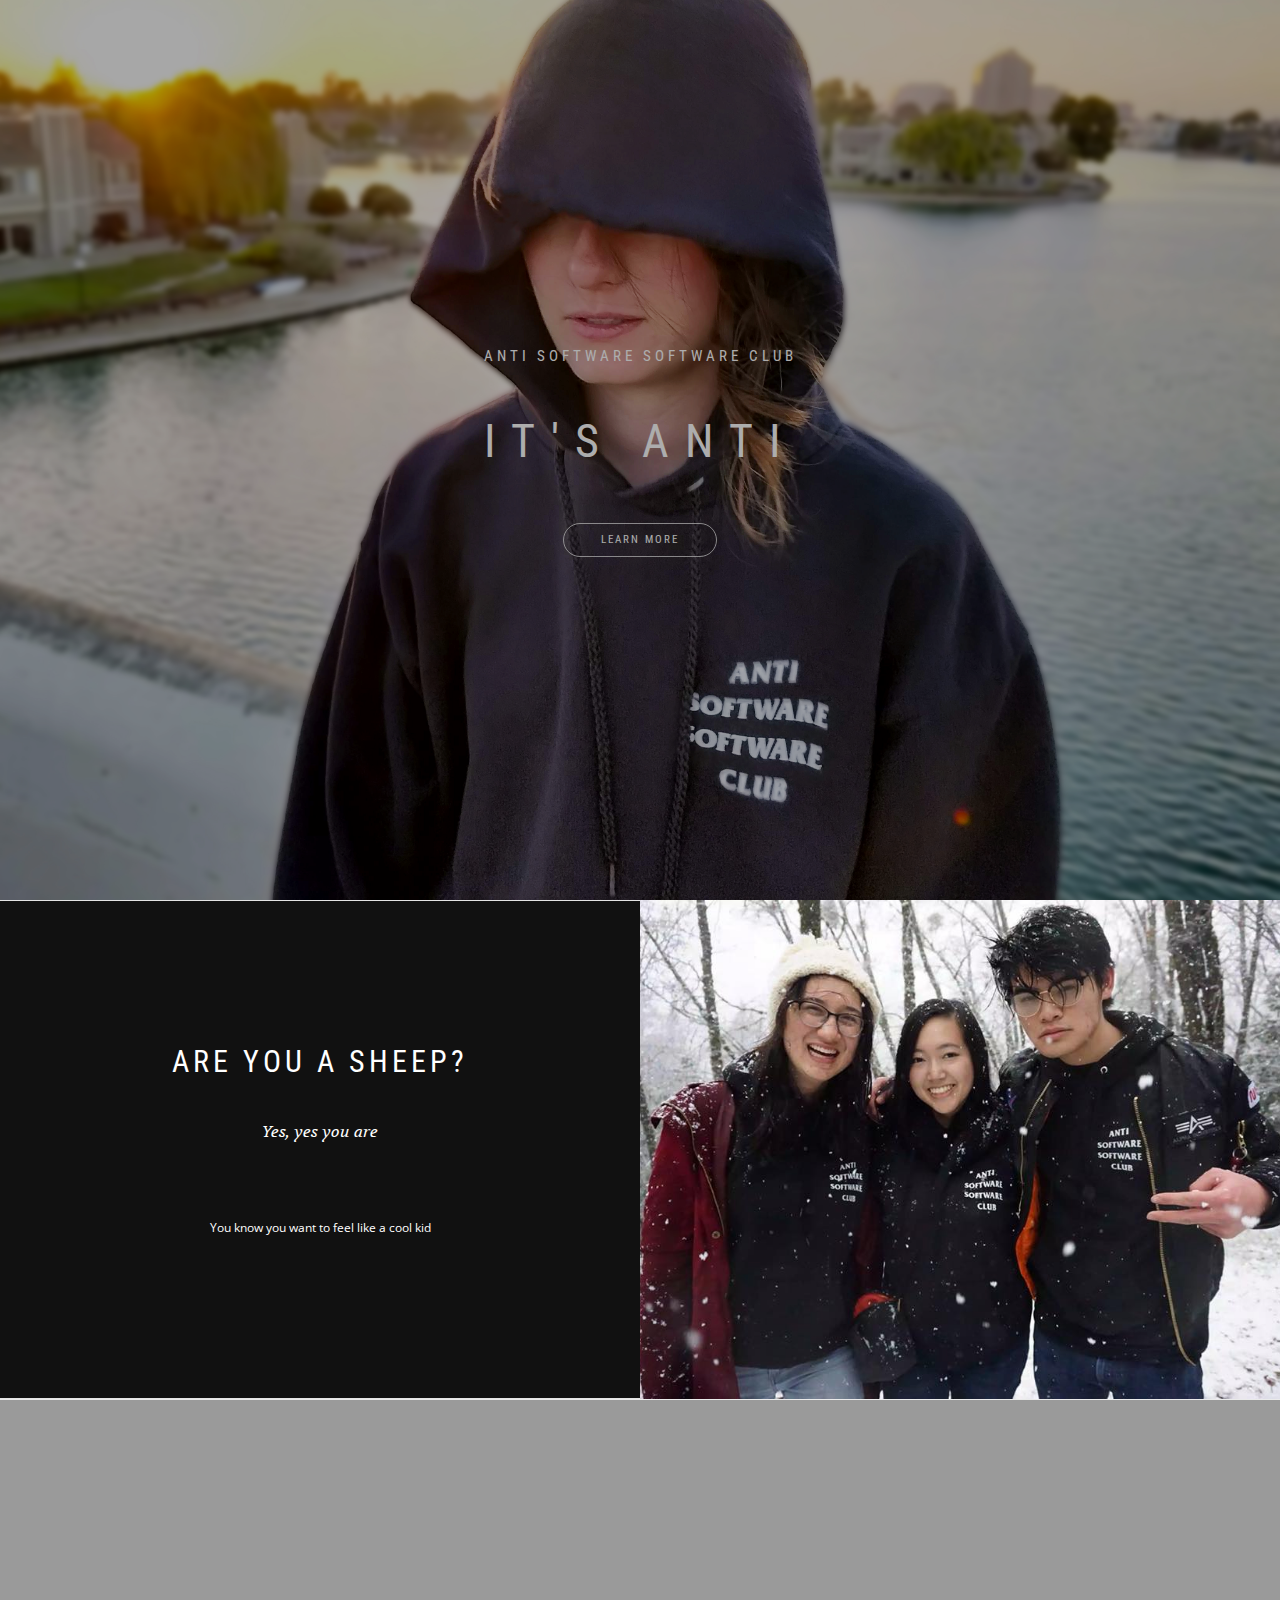
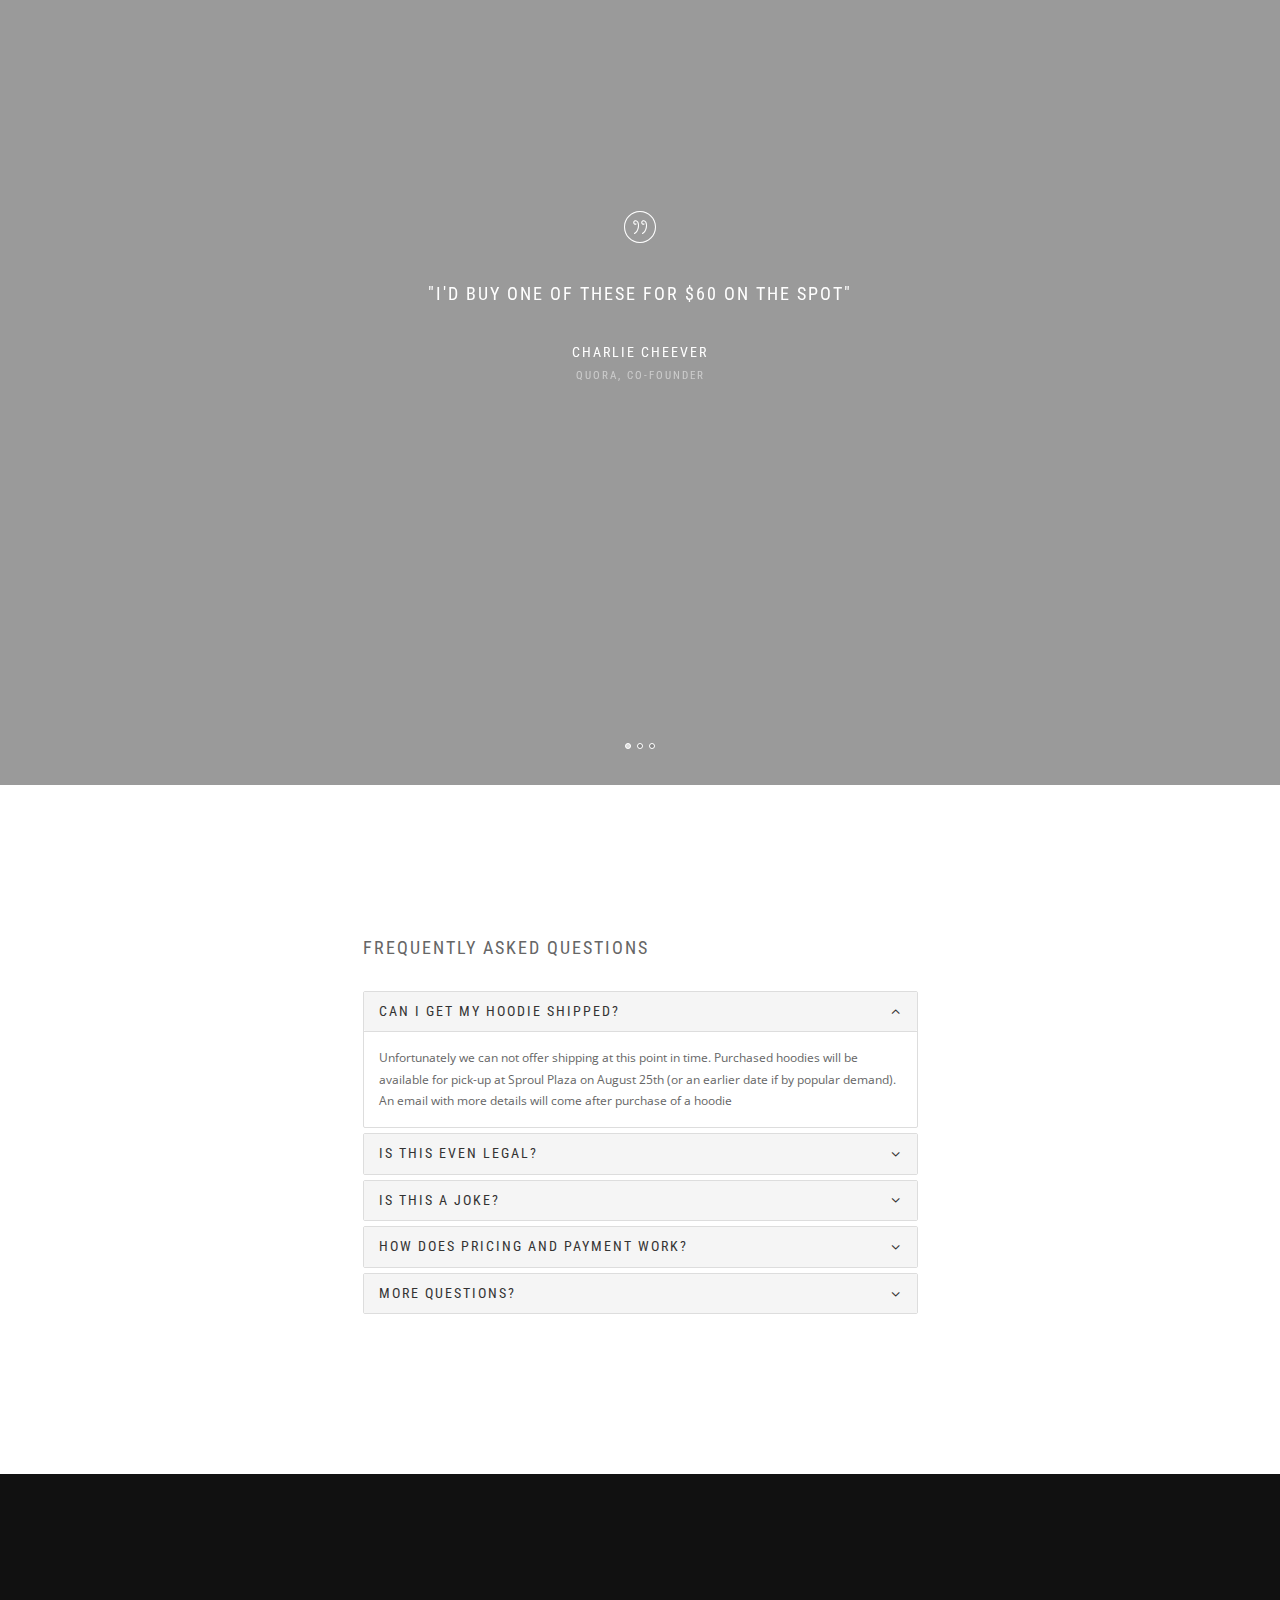
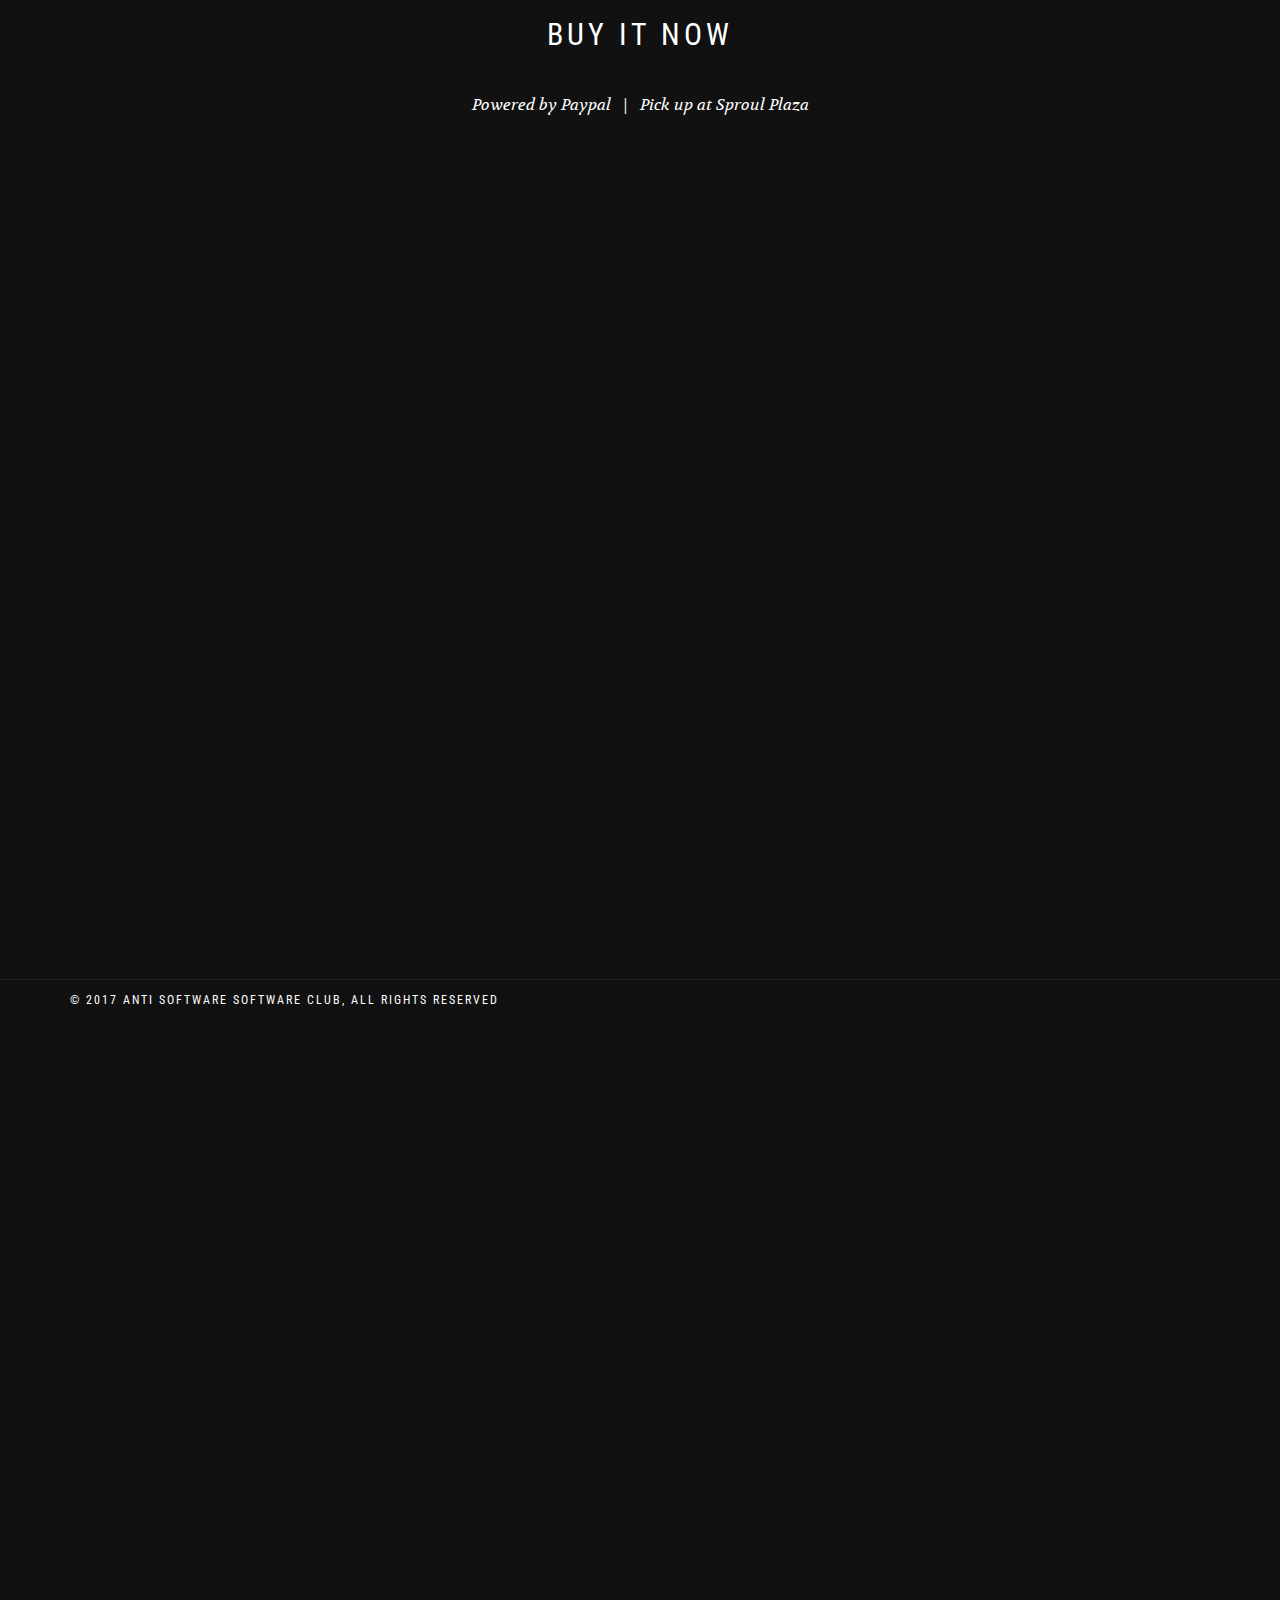
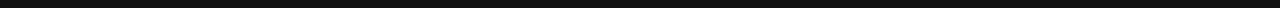
==== index.html @ 0dd7e1ce "Fix" ====
<!DOCTYPE html>
<html lang="en-US" dir="ltr">
  <head>

      <!--
                    SHEEP SHEEP
                             __  _
               .-.'  `; `-._  __  _
              (_,         .-:'  `; `-._
            ,'o"(        (_,           )
           (__,-'      ,'o"(            )>
              (       (__,-'            )
               `-'._.--._(             )
                  |||  |||`-'._.--._.-'
                             |||  |||
      -->


    <!-- Global site tag (gtag.js) - Google Analytics -->
    <script async src="https://www.googletagmanager.com/gtag/js?id=UA-81285507-2"></script>
    <script>
      window.dataLayer = window.dataLayer || [];
      function gtag(){dataLayer.push(arguments);}
      gtag('js', new Date());

      gtag('config', 'UA-81285507-2');
    </script>

    <meta charset="utf-8">
    <meta http-equiv="X-UA-Compatible" content="IE=edge">
    <meta name="viewport" content="width=device-width, initial-scale=1">
    <!--  
    Document Title
    =============================================
    -->
    <title>Anti Software Software Club</title>
    <!--  
    Favicons
    =============================================
    -->
    <link rel="apple-touch-icon" sizes="57x57" href="assets/images/favicons/apple-icon-57x57.png">
    <link rel="apple-touch-icon" sizes="60x60" href="assets/images/favicons/apple-icon-60x60.png">
    <link rel="apple-touch-icon" sizes="72x72" href="assets/images/favicons/apple-icon-72x72.png">
    <link rel="apple-touch-icon" sizes="76x76" href="assets/images/favicons/apple-icon-76x76.png">
    <link rel="apple-touch-icon" sizes="114x114" href="assets/images/favicons/apple-icon-114x114.png">
    <link rel="apple-touch-icon" sizes="120x120" href="assets/images/favicons/apple-icon-120x120.png">
    <link rel="apple-touch-icon" sizes="144x144" href="assets/images/favicons/apple-icon-144x144.png">
    <link rel="apple-touch-icon" sizes="152x152" href="assets/images/favicons/apple-icon-152x152.png">
    <link rel="apple-touch-icon" sizes="180x180" href="assets/images/favicons/apple-icon-180x180.png">
    <link rel="icon" type="image/png" sizes="192x192" href="assets/images/favicons/android-icon-192x192.png">
    <link rel="icon" type="image/png" sizes="32x32" href="assets/images/favicons/favicon-32x32.png">
    <link rel="icon" type="image/png" sizes="96x96" href="assets/images/favicons/favicon-96x96.png">
    <link rel="icon" type="image/png" sizes="16x16" href="assets/images/favicons/favicon-16x16.png">
    <link rel="manifest" href="/manifest.json">
    <meta name="msapplication-TileColor" content="#ffffff">
    <meta name="msapplication-TileImage" content="assets/images/favicons/ms-icon-144x144.png">
    <meta name="theme-color" content="#ffffff">
    <!--  
    Stylesheets
    =============================================
    
    -->
    <!-- Default stylesheets-->
    <link href="assets/lib/bootstrap/dist/css/bootstrap.min.css" rel="stylesheet">
    <!-- Template specific stylesheets-->
    <link href="https://fonts.googleapis.com/css?family=Roboto+Condensed:400,700" rel="stylesheet">
    <link href="https://fonts.googleapis.com/css?family=Volkhov:400i" rel="stylesheet">
    <link href="https://fonts.googleapis.com/css?family=Open+Sans:300,400,600,700,800" rel="stylesheet">
    <link href="assets/lib/animate.css/animate.css" rel="stylesheet">
    <link href="assets/lib/components-font-awesome/css/font-awesome.min.css" rel="stylesheet">
    <link href="assets/lib/et-line-font/et-line-font.css" rel="stylesheet">
    <link href="assets/lib/flexslider/flexslider.css" rel="stylesheet">
    <link href="assets/lib/magnific-popup/dist/magnific-popup.css" rel="stylesheet">
    <link href="assets/lib/simple-text-rotator/simpletextrotator.css" rel="stylesheet">
    <!-- Main stylesheet and color file-->
    <link href="assets/css/style.css" rel="stylesheet">
    <link id="color-scheme" href="assets/css/colors/default.css" rel="stylesheet">
  </head>
  <body data-spy="scroll" data-target=".onpage-navigation" data-offset="60">
    <main>
      <div class="page-loader">
        <div class="loader">Loading...</div>
      </div>

      <section class="home-section home-parallax home-fade home-full-height bg-dark-60 agency-page-header" id="home" data-background="assets/images/anon_cropped.jpg">
        <div class="titan-caption">
          <div class="caption-content">
            <div class="font-alt mb-30 titan-title-size-1">Anti Software Software Club</div>
            <div class="font-alt mb-40 titan-title-size-3">It's <span class="rotate">anti | software | club</span>
            </div><a class="section-scroll btn btn-border-w btn-circle" href="#about">Learn More</a>
          </div>
        </div>
      </section>

      <div class="main">

        <section class="module pt-0 pb-0 bg-dark" id="about">
          <div class="row position-relative m-0">
            <div class="col-xs-12 col-md-6 side-image-text bg-dark">
              <div class="row">
                <div class="col-sm-12">
                  <h2 class="module-title font-alt">Are You a Sheep?</h2>
                  <div class="module-subtitle font-serif">Yes, yes you are</div>
                  <p style="text-align: center">You know you want to feel like a cool kid</p>
                </div>
              </div>
            </div>
            <div class="col-xs-12 col-md-6 col-md-offset-6 side-image" data-background="assets/images/group.jpg"></div>
          </div>
        </section>


        <hr class="divider-w">


        <section class="module bg-dark-60 pt-0 pb-0 testimonial" data-background="assets/images/leaves.jpg">
          <div class="testimonials-slider pt-400 pb-400">
            <ul class="slides">
              <li>
                <div class="container">
                  <div class="row">
                    <div class="col-sm-12">
                      <div class="module-icon"><span class="icon-quote"></span></div>
                    </div>
                  </div>
                  <div class="row">
                    <div class="col-sm-8 col-sm-offset-2">
                      <blockquote class="testimonial-text font-alt">"I'd buy one of these for $60 on the spot"</blockquote>
                    </div>
                  </div>
                  <div class="row">
                    <div class="col-sm-4 col-sm-offset-4">
                      <div class="testimonial-author">
                        <div class="testimonial-caption font-alt">
                          <div class="testimonial-title">Charlie Cheever</div>
                          <div class="testimonial-descr">Quora, Co-Founder</div>
                        </div>
                      </div>
                    </div>
                  </div>
                </div>
              </li>
              <li>
                <div class="container">
                  <div class="row">
                    <div class="col-sm-12">
                      <div class="module-icon"><span class="icon-quote"></span></div>
                    </div>
                  </div>
                  <div class="row">
                    <div class="col-sm-8 col-sm-offset-2">
                      <blockquote class="testimonial-text font-alt">"Announcements!"</blockquote>
                    </div>
                  </div>
                  <div class="row">
                    <div class="col-sm-4 col-sm-offset-4">
                      <div class="testimonial-author">
                        <div class="testimonial-caption font-alt">
                          <div class="testimonial-title">John DeNero</div>
                          <div class="testimonial-descr">Famed Berkeley Professor</div>
                        </div>
                      </div>
                    </div>
                  </div>
                </div>
              </li>
              <li>
                <div class="container">
                  <div class="row">
                    <div class="col-sm-12">
                      <div class="module-icon"><span class="icon-quote"></span></div>
                    </div>
                  </div>
                  <div class="row">
                    <div class="col-sm-8 col-sm-offset-2">
                      <blockquote class="testimonial-text font-alt">"If you don't have one of these are you even cool?"</blockquote>
                    </div>
                  </div>
                  <div class="row">
                    <div class="col-sm-4 col-sm-offset-4">
                      <div class="testimonial-author">
                        <div class="testimonial-caption font-alt">
                          <div class="testimonial-title">Everybody</div>
                          <div class="testimonial-descr">Literally Everybody</div>
                        </div>
                      </div>
                    </div>
                  </div>
                </div>
              </li>
            </ul>
          </div>
        </section>

        <section class="module">
          <div class="container">
            <div class="row">
              <div class="col-sm-6 col-sm-offset-3">
              <div class="mb-sm-20">
                <h4 class="font-alt mb-30">Frequently Asked Questions</h4>
                <div class="panel-group" id="accordion">
                  <div class="panel panel-default">
                    <div class="panel-heading">
                      <h4 class="panel-title font-alt"><a data-toggle="collapse" data-parent="#accordion" href="#support1">Can I get my hoodie shipped?</a></h4>
                    </div>
                    <div class="panel-collapse collapse in" id="support1">
                        <div class="panel-body"> Unfortunately we can not offer shipping at this point in time. Purchased hoodies will be available for pick-up at Sproul Plaza on August 25th (or an earlier date if by popular demand). An email with more details will come after purchase of a hoodie
                      </div>
                    </div>
                  </div>
                  <div class="panel panel-default">
                    <div class="panel-heading">
                      <h4 class="panel-title font-alt"><a class="collapsed" data-toggle="collapse" data-parent="#accordion" href="#support2">Is this even legal?</a></h4>
                    </div>
                    <div class="panel-collapse collapse" id="support2">
                      <div class="panel-body"> Possibly. Possibly not. But one thing is for sure: <a href="https://consumer.findlaw.com/consumer-transactions/buying-counterfeit-goods-laws-and-resources.html" target="_blank">"federal law does not prohibit an individual from buying a counterfeit product for personal use, even if they do so knowingly".</a> In other words, if this is illegal then it's our problem, not yours :)
                      </div>
                    </div>
                  </div>
                  <div class="panel panel-default">
                    <div class="panel-heading">
                      <h4 class="panel-title font-alt"><a class="collapsed" data-toggle="collapse" data-parent="#accordion" href="#support3">Is this a joke?</a></h4>
                    </div>
                    <div class="panel-collapse collapse" id="support3">
                      <div class="panel-body">No, you can actually buy one of these bad boys
                      </div>
                    </div>
                  </div>
                  <div class="panel panel-default">
                    <div class="panel-heading">
                      <h4 class="panel-title font-alt"><a class="collapsed" data-toggle="collapse" data-parent="#accordion" href="#support4">How does pricing and payment work?</a></h4>
                    </div>
                    <div class="panel-collapse collapse" id="support4">
                      <div class="panel-body">Payment is handled through PayPal. Hoodies are $35
                      </div>
                    </div>
                  </div>
                  <div class="panel panel-default">
                    <div class="panel-heading">
                      <h4 class="panel-title font-alt"><a class="collapsed" data-toggle="collapse" data-parent="#accordion" href="#support5">More Questions?</a></h4>
                    </div>
                    <div class="panel-collapse collapse" id="support5">
                        <div class="panel-body">Email <span style="unicode-bidi: bidi-override; direction: rtl;">moc.liamg@bulcerawtfoserawtfositna</span>
                      </div>
                    </div>
                  </div>
                </div>
              </div>
              </div>
            </div>
          </div>
        </section>

        <section class="module bg-dark" id="team">
          <div class="container">
            <div class="row">
              <div class="col-sm-6 col-sm-offset-3">
                <h2 class="module-title font-alt">Buy it Now</h2>
                <div class="module-subtitle font-serif">Powered by Paypal &nbsp; | &nbsp; Pick up at Sproul Plaza</div>
              </div>
            </div>
            <div class="row">
              <div class="mb-sm-20 wow fadeInUp col-md-4 col-sm-6 col-xs-12" onclick="wow fadeInUp">
                <div class="team-item">
                  <div class="team-descr font-alt">
                      <h4> Small </h4>
                  </div>
                  <div class="team-image"><img src="assets/images/blue.jpg" alt="Member Photo"/>
                    <div class="team-detail">
                      <h5 class="font-alt">You Know You Want It</h5>
                    </div>
                  </div>
                  <div class="team-descr font-alt">
                    <div class="section-scroll btn btn-border-w btn-circle" href="#" onclick="document.getElementById('buy-small').submit(); ga('send', 'event', 'Merch', 'click', 'small');">Buy Now</div>
                  </div>
                </div>
              </div>
              <div class="mb-sm-20 wow fadeInUp col-md-4 col-sm-6 col-xs-12" onclick="wow fadeInUp">
                <div class="team-item">
                  <div class="team-descr font-alt">
                      <h4> Medium </h4>
                  </div>
                  <div class="team-image"><img src="assets/images/shit.jpg" alt="Member Photo"/>
                    <div class="team-detail">
                      <h5 class="font-alt">You are a sheep</h5>
                    </div>
                  </div>
                  <div class="team-descr font-alt">
                    <div class="section-scroll btn btn-border-w btn-circle" href="#" onclick="document.getElementById('buy-medium').submit(); ga('send', 'event', 'Merch', 'click', 'medium');">Buy Now</div>
                  </div>
                </div>
              </div>
              <div class="mb-sm-20 wow fadeInUp col-md-4 col-sm-6 col-xs-12" onclick="wow fadeInUp">
                <div class="team-item">
                  <div class="team-descr font-alt">
                      <h4> Large </h4>
                  </div>
                  <div class="team-image"><img src="assets/images/colors.jpg" alt="Member Photo"/>
                    <div class="team-detail">
                      <h5 class="font-alt">🐑🐑🐑🐑🐑</h5>
                    </div>
                  </div>
                  <div class="team-descr font-alt">
                    <div class="section-scroll btn btn-border-w btn-circle" href="#" onclick="document.getElementById('buy-large').submit(); ga('send', 'event', 'Merch', 'click', 'large');">Buy Now</div>
                  </div>
                </div>
              </div>
            </div>
          </div>
        </section>

        <hr class="divider-d">
        <footer class="footer bg-dark">
          <div class="container">
            <div class="row">
              <div class="col-sm-6">
                <p class="copyright font-alt">&copy; 2017&nbsp;Anti Software Software Club, All Rights Reserved</p>

                    <!-- Small Hoodie -->
                    <form id="buy-small" action="https://www.paypal.com/cgi-bin/webscr" method="post" target="_top">
                    <input type="hidden" name="cmd" value="_s-xclick">
                    <input type="hidden" name="hosted_button_id" value="GXXFLQPYPTUJL">
                    <input height="0px" width="0px" type="image" src="https://www.paypalobjects.com/en_US/i/btn/btn_buynowCC_LG.gif" border="0" name="submit" alt="PayPal - The safer, easier way to pay online!">
                    <img alt="" border="0" src="https://www.paypalobjects.com/en_US/i/scr/pixel.gif" width="1" height="1">
                    </form>

                    <!-- Medium Hoodie -->
                    <form id="buy-medium" action="https://www.paypal.com/cgi-bin/webscr" method="post" target="_top">
                    <input type="hidden" name="cmd" value="_s-xclick">
                    <input type="hidden" name="hosted_button_id" value="CQ7WGJYLTXS86">
                    <input height="0px" width="0px" type="image" src="https://www.paypalobjects.com/en_US/i/btn/btn_buynowCC_LG.gif" border="0" name="submit" alt="PayPal - The safer, easier way to pay online!">
                    <img alt="" border="0" src="https://www.paypalobjects.com/en_US/i/scr/pixel.gif" width="1" height="1">
                    </form>

                    <!-- Large Hoodie -->
                    <form id="buy-large" action="https://www.paypal.com/cgi-bin/webscr" method="post" target="_top">
                    <input type="hidden" name="cmd" value="_s-xclick">
                    <input type="hidden" name="hosted_button_id" value="3DS5KEEFNBTC2">
                    <input height="0px" width="0px" type="image" src="https://www.paypalobjects.com/en_US/i/btn/btn_buynowCC_LG.gif" border="0" name="submit" alt="PayPal - The safer, easier way to pay online!">
                    <img alt="" border="0" src="https://www.paypalobjects.com/en_US/i/scr/pixel.gif" width="1" height="1">
                    </form>

              </div>
            </div>
          </div>
        </footer>
      </div>
      <div class="scroll-up"><a href="#totop"><i class="fa fa-angle-double-up"></i></a></div>
    </main>
    <!--  
    JavaScripts
    =============================================
    -->
    <script src="assets/lib/jquery/dist/jquery.js"></script>
    <script src="assets/lib/bootstrap/dist/js/bootstrap.min.js"></script>
    <script src="assets/lib/wow/dist/wow.js"></script>
    <script src="assets/lib/jquery.mb.ytplayer/dist/jquery.mb.YTPlayer.js"></script>
    <script src="assets/lib/isotope/dist/isotope.pkgd.js"></script>
    <script src="assets/lib/imagesloaded/imagesloaded.pkgd.js"></script>
    <script src="assets/lib/flexslider/jquery.flexslider.js"></script>
    <script src="assets/lib/smoothscroll.js"></script>
    <script src="assets/lib/magnific-popup/dist/jquery.magnific-popup.js"></script>
    <script src="assets/lib/simple-text-rotator/jquery.simple-text-rotator.min.js"></script>
    <script src="assets/js/plugins.js"></script>
    <script src="assets/js/main.js"></script>
  </body>
</html>
---- assets/lib/et-line-font/et-line-font.css ----
@font-face {
	font-family: 'et-line';
	src:url('fonts/et-line.eot');
	src:url('fonts/et-line.eot?#iefix') format('embedded-opentype'),
		url('fonts/et-line.woff') format('woff'),
		url('fonts/et-line.ttf') format('truetype'),
		url('fonts/et-line.svg#et-line') format('svg');
	font-weight: normal;
	font-style: normal;
}

/* Use the following CSS code if you want to use data attributes for inserting your icons */
[data-icon]:before {
	font-family: 'et-line';
	content: attr(data-icon);
	speak: none;
	font-weight: normal;
	font-variant: normal;
	text-transform: none;
	line-height: 1;
	-webkit-font-smoothing: antialiased;
	-moz-osx-font-smoothing: grayscale;
	display:inline-block;
}

/* Use the following CSS code if you want to have a class per icon */
/*
Instead of a list of all class selectors,
you can use the generic selector below, but it's slower:
[class*="icon-"] {
*/
.icon-mobile, .icon-laptop, .icon-desktop, .icon-tablet, .icon-phone, .icon-document, .icon-documents, .icon-search, .icon-clipboard, .icon-newspaper, .icon-notebook, .icon-book-open, .icon-browser, .icon-calendar, .icon-presentation, .icon-picture, .icon-pictures, .icon-video, .icon-camera, .icon-printer, .icon-toolbox, .icon-briefcase, .icon-wallet, .icon-gift, .icon-bargraph, .icon-grid, .icon-expand, .icon-focus, .icon-edit, .icon-adjustments, .icon-ribbon, .icon-hourglass, .icon-lock, .icon-megaphone, .icon-shield, .icon-trophy, .icon-flag, .icon-map, .icon-puzzle, .icon-basket, .icon-envelope, .icon-streetsign, .icon-telescope, .icon-gears, .icon-key, .icon-paperclip, .icon-attachment, .icon-pricetags, .icon-lightbulb, .icon-layers, .icon-pencil, .icon-tools, .icon-tools-2, .icon-scissors, .icon-paintbrush, .icon-magnifying-glass, .icon-circle-compass, .icon-linegraph, .icon-mic, .icon-strategy, .icon-beaker, .icon-caution, .icon-recycle, .icon-anchor, .icon-profile-male, .icon-profile-female, .icon-bike, .icon-wine, .icon-hotairballoon, .icon-globe, .icon-genius, .icon-map-pin, .icon-dial, .icon-chat, .icon-heart, .icon-cloud, .icon-upload, .icon-download, .icon-target, .icon-hazardous, .icon-piechart, .icon-speedometer, .icon-global, .icon-compass, .icon-lifesaver, .icon-clock, .icon-aperture, .icon-quote, .icon-scope, .icon-alarmclock, .icon-refresh, .icon-happy, .icon-sad, .icon-facebook, .icon-twitter, .icon-googleplus, .icon-rss, .icon-tumblr, .icon-linkedin, .icon-dribbble {
	font-family: 'et-line';
	speak: none;
	font-style: normal;
	font-weight: normal;
	font-variant: normal;
	text-transform: none;
	line-height: 1;
	-webkit-font-smoothing: antialiased;
	-moz-osx-font-smoothing: grayscale;
	display:inline-block;
}
.icon-mobile:before {
	content: "\e000";
}
.icon-laptop:before {
	content: "\e001";
}
.icon-desktop:before {
	content: "\e002";
}
.icon-tablet:before {
	content: "\e003";
}
.icon-phone:before {
	content: "\e004";
}
.icon-document:before {
	content: "\e005";
}
.icon-documents:before {
	content: "\e006";
}
.icon-search:before {
	content: "\e007";
}
.icon-clipboard:before {
	content: "\e008";
}
.icon-newspaper:before {
	content: "\e009";
}
.icon-notebook:before {
	content: "\e00a";
}
.icon-book-open:before {
	content: "\e00b";
}
.icon-browser:before {
	content: "\e00c";
}
.icon-calendar:before {
	content: "\e00d";
}
.icon-presentation:before {
	content: "\e00e";
}
.icon-picture:before {
	content: "\e00f";
}
.icon-pictures:before {
	content: "\e010";
}
.icon-video:before {
	content: "\e011";
}
.icon-camera:before {
	content: "\e012";
}
.icon-printer:before {
	content: "\e013";
}
.icon-toolbox:before {
	content: "\e014";
}
.icon-briefcase:before {
	content: "\e015";
}
.icon-wallet:before {
	content: "\e016";
}
.icon-gift:before {
	content: "\e017";
}
.icon-bargraph:before {
	content: "\e018";
}
.icon-grid:before {
	content: "\e019";
}
.icon-expand:before {
	content: "\e01a";
}
.icon-focus:before {
	content: "\e01b";
}
.icon-edit:before {
	content: "\e01c";
}
.icon-adjustments:before {
	content: "\e01d";
}
.icon-ribbon:before {
	content: "\e01e";
}
.icon-hourglass:before {
	content: "\e01f";
}
.icon-lock:before {
	content: "\e020";
}
.icon-megaphone:before {
	content: "\e021";
}
.icon-shield:before {
	content: "\e022";
}
.icon-trophy:before {
	content: "\e023";
}
.icon-flag:before {
	content: "\e024";
}
.icon-map:before {
	content: "\e025";
}
.icon-puzzle:before {
	content: "\e026";
}
.icon-basket:before {
	content: "\e027";
}
.icon-envelope:before {
	content: "\e028";
}
.icon-streetsign:before {
	content: "\e029";
}
.icon-telescope:before {
	content: "\e02a";
}
.icon-gears:before {
	content: "\e02b";
}
.icon-key:before {
	content: "\e02c";
}
.icon-paperclip:before {
	content: "\e02d";
}
.icon-attachment:before {
	content: "\e02e";
}
.icon-pricetags:before {
	content: "\e02f";
}
.icon-lightbulb:before {
	content: "\e030";
}
.icon-layers:before {
	content: "\e031";
}
.icon-pencil:before {
	content: "\e032";
}
.icon-tools:before {
	content: "\e033";
}
.icon-tools-2:before {
	content: "\e034";
}
.icon-scissors:before {
	content: "\e035";
}
.icon-paintbrush:before {
	content: "\e036";
}
.icon-magnifying-glass:before {
	content: "\e037";
}
.icon-circle-compass:before {
	content: "\e038";
}
.icon-linegraph:before {
	content: "\e039";
}
.icon-mic:before {
	content: "\e03a";
}
.icon-strategy:before {
	content: "\e03b";
}
.icon-beaker:before {
	content: "\e03c";
}
.icon-caution:before {
	content: "\e03d";
}
.icon-recycle:before {
	content: "\e03e";
}
.icon-anchor:before {
	content: "\e03f";
}
.icon-profile-male:before {
	content: "\e040";
}
.icon-profile-female:before {
	content: "\e041";
}
.icon-bike:before {
	content: "\e042";
}
.icon-wine:before {
	content: "\e043";
}
.icon-hotairballoon:before {
	content: "\e044";
}
.icon-globe:before {
	content: "\e045";
}
.icon-genius:before {
	content: "\e046";
}
.icon-map-pin:before {
	content: "\e047";
}
.icon-dial:before {
	content: "\e048";
}
.icon-chat:before {
	content: "\e049";
}
.icon-heart:before {
	content: "\e04a";
}
.icon-cloud:before {
	content: "\e04b";
}
.icon-upload:before {
	content: "\e04c";
}
.icon-download:before {
	content: "\e04d";
}
.icon-target:before {
	content: "\e04e";
}
.icon-hazardous:before {
	content: "\e04f";
}
.icon-piechart:before {
	content: "\e050";
}
.icon-speedometer:before {
	content: "\e051";
}
.icon-global:before {
	content: "\e052";
}
.icon-compass:before {
	content: "\e053";
}
.icon-lifesaver:before {
	content: "\e054";
}
.icon-clock:before {
	content: "\e055";
}
.icon-aperture:before {
	content: "\e056";
}
.icon-quote:before {
	content: "\e057";
}
.icon-scope:before {
	content: "\e058";
}
.icon-alarmclock:before {
	content: "\e059";
}
.icon-refresh:before {
	content: "\e05a";
}
.icon-happy:before {
	content: "\e05b";
}
.icon-sad:before {
	content: "\e05c";
}
.icon-facebook:before {
	content: "\e05d";
}
.icon-twitter:before {
	content: "\e05e";
}
.icon-googleplus:before {
	content: "\e05f";
}
.icon-rss:before {
	content: "\e060";
}
.icon-tumblr:before {
	content: "\e061";
}
.icon-linkedin:before {
	content: "\e062";
}
.icon-dribbble:before {
	content: "\e063";
}
---- assets/lib/simple-text-rotator/simpletextrotator.css ----
.rotating {
  display: inline-block;
  -webkit-transform-style: preserve-3d;
  -moz-transform-style: preserve-3d;
  -ms-transform-style: preserve-3d;
  -o-transform-style: preserve-3d;
  transform-style: preserve-3d;
  -webkit-transform: rotateX(0) rotateY(0) rotateZ(0);
  -moz-transform: rotateX(0) rotateY(0) rotateZ(0);
  -ms-transform: rotateX(0) rotateY(0) rotateZ(0);
  -o-transform: rotateX(0) rotateY(0) rotateZ(0);
  transform: rotateX(0) rotateY(0) rotateZ(0);
  -webkit-transition: 0.5s;
  -moz-transition: 0.5s;
  -ms-transition: 0.5s;
  -o-transition: 0.5s;
  transition: 0.5s;
  -webkit-transform-origin-x: 50%;
}

.rotating.flip {
  position: relative;
}

.rotating .front, .rotating .back {
  left: 0;
  top: 0;
  -webkit-backface-visibility: hidden;
  -moz-backface-visibility: hidden;
  -ms-backface-visibility: hidden;
  -o-backface-visibility: hidden;
  backface-visibility: hidden;
}

.rotating .front {
  position: absolute;
  display: inline-block;
  -webkit-transform: translate3d(0,0,1px);
  -moz-transform: translate3d(0,0,1px);
  -ms-transform: translate3d(0,0,1px);
  -o-transform: translate3d(0,0,1px);
  transform: translate3d(0,0,1px);
}

.rotating.flip .front {
  z-index: 1;
}

.rotating .back {
  display: block;
  opacity: 0;
}

.rotating.spin {
  -webkit-transform: rotate(360deg) scale(0);
  -moz-transform: rotate(360deg) scale(0);
  -ms-transform: rotate(360deg) scale(0);
  -o-transform: rotate(360deg) scale(0);
  transform: rotate(360deg) scale(0);
}



.rotating.flip .back {
  z-index: 2;
  display: block;
  opacity: 1;
  
  -webkit-transform: rotateY(180deg) translate3d(0,0,0);
  -moz-transform: rotateY(180deg) translate3d(0,0,0);
  -ms-transform: rotateY(180deg) translate3d(0,0,0);
  -o-transform: rotateY(180deg) translate3d(0,0,0);
  transform: rotateY(180deg) translate3d(0,0,0);
}

.rotating.flip.up .back {
  -webkit-transform: rotateX(180deg) translate3d(0,0,0);
  -moz-transform: rotateX(180deg) translate3d(0,0,0);
  -ms-transform: rotateX(180deg) translate3d(0,0,0);
  -o-transform: rotateX(180deg) translate3d(0,0,0);
  transform: rotateX(180deg) translate3d(0,0,0);
}

.rotating.flip.cube .front {
  -webkit-transform: translate3d(0,0,100px) scale(0.9,0.9);
  -moz-transform: translate3d(0,0,100px) scale(0.85,0.85);
  -ms-transform: translate3d(0,0,100px) scale(0.85,0.85);
  -o-transform: translate3d(0,0,100px) scale(0.85,0.85);
  transform: translate3d(0,0,100px) scale(0.85,0.85);
}

.rotating.flip.cube .back {
  -webkit-transform: rotateY(180deg) translate3d(0,0,100px) scale(0.9,0.9);
  -moz-transform: rotateY(180deg) translate3d(0,0,100px) scale(0.85,0.85);
  -ms-transform: rotateY(180deg) translate3d(0,0,100px) scale(0.85,0.85);
  -o-transform: rotateY(180deg) translate3d(0,0,100px) scale(0.85,0.85);
  transform: rotateY(180deg) translate3d(0,0,100px) scale(0.85,0.85);
}

.rotating.flip.cube.up .back {
  -webkit-transform: rotateX(180deg) translate3d(0,0,100px) scale(0.9,0.9);
  -moz-transform: rotateX(180deg) translate3d(0,0,100px) scale(0.85,0.85);
  -ms-transform: rotateX(180deg) translate3d(0,0,100px) scale(0.85,0.85);
  -o-transform: rotateX(180deg) translate3d(0,0,100px) scale(0.85,0.85);
  transform: rotateX(180deg) translate3d(0,0,100px) scale(0.85,0.85);
}
---- assets/css/style.css ----
/*--------------------------------------------------------------
	Common
--------------------------------------------------------------*/
html {
  overflow-y: scroll;
  overflow-x: hidden;
  -ms-overflow-style: scrollbar;
}

body {
  background: #fff;
  font: 400 12px/1.8 "Open Sans", sans-serif;
  color: #666;
  -webkit-font-smoothing: antialiased;
}

img {
  max-width: 100%;
  height: auto;
}

iframe {
  border: 0;
}

.align-center {
  text-align: center;
}

.align-left {
  text-align: left !important;
}

.position-relative {
  position: relative;
}

.leftauto {
  right: 0 !important;
  left: auto !important;
}

/* Transition elsements */
a,
.btn {
  transition: all 0.125s ease-in-out 0s;
}

.client-logo,
.gallery-caption,
.gallery-image:after,
.gallery-image img,
.price-table,
.team-detail,
.team-image:after,
.work-caption,
.work-image > img,
.work-image:after,
.post-thumbnail,
.post-video,
.post-images-slider {
  transition: all 0.3s ease-in-out 0s;
}

/* Reset box-shadow */
.btn,
.well,
.panel,
.progress,
.form-control,
.form-control:hover,
.form-control:focus,
.navbar-custom .dropdown-menu {
  box-shadow: none;
}

/* Reset border-radius */
.well,
.label,
.alert,
.progress,
.form-control,
.modal-content,
.panel-heading,
.panel-group .panel,
.nav-tabs > li > a,
.nav-pills > li > a {
  border-radius: 2px;
}

.pr-remove {
  /*vertical-align: middle !important;*/
  text-align: center;
}

.examples {
  border-radius: 2px;
  padding: 7px 5px;
  margin: 0 0 40px;
}

.examples.bg-dark {
  background: #333;
  border: 0;
}

.et-icons .box1 {
  border: 1px solid #e5e5e5;
  display: block;
  width: 25%;
  float: left;
  padding: 0;
  font-size: 13px;
  margin: -1px 0 0 -1px;
}

.et-icons .box1 > span {
  display: inline-block;
  border-right: 1px solid #e5e5e5;
  min-width: 60px;
  min-height: 60px;
  text-align: center;
  line-height: 60px;
  font-size: 28px;
  margin-right: 5px;
}

.fa-icons > div {
  padding: 0;
  border: 1px solid #e5e5e5;
  margin: -1px 0 0 -1px;
  font-size: 13px;
}

.fa-icons > div > i {
  display: inline-block;
  margin-right: 5px;
  min-width: 40px;
  min-height: 40px;
  border-right: 1px solid #f1f1f1;
  line-height: 40px;
  text-align: center;
  font-size: 14px;
}

.help-block ul {
  list-style: none;
  padding: 0;
  margin: 0;
}

/* Sections */
.navbar-custom + .main {
  margin-top: 50px;
}

.main {
  position: relative;
  background-color: #fff;
  z-index: 1;
}

.module,
.module-small {
  position: relative;
  padding: 140px 0;
  background-repeat: no-repeat;
  background-position: 50% 50%;
  background-size: cover;
}

/* Module header */
.module-small {
  padding: 70px 0;
}

.module-extra-small {
  padding: 25px 0px;
}

.module-medium {
  padding: 75px 0px;
}

.holder-w {
  position: relative;
  display: table-cell;
  vertical-align: middle;
  height: 1px;
  width: 50%;
}

.holder-w:before {
  border-top: 1px solid #eaeaea;
  position: relative;
  display: block;
  content: "";
  top: 1px;
  height: 1px;
  width: 100%;
}

/* Sections dividers */
.divider-w {
  border-top: 1px solid #eaeaea;
  margin: 0;
}

.divider-d {
  border-top: 1px solid #202020;
  margin: 0;
}

/* Half-image */
.side-image {
  position: absolute;
  height: 100%;
  background-repeat: no-repeat;
  background-position: 50% 50%;
  background-size: cover;
}

.side-image-text {
  background: #fff;
  border-top: 1px solid #e5e5e5;
  border-bottom: 1px solid #e5e5e5;
  padding: 140px 60px 140px;
}

/* Dark background */
.bg-dark,
.bg-dark-30,
.bg-dark-60,
.bg-dark-90,
.bg-dark .module-title,
.bg-dark-30 .module-title,
.bg-dark-60 .module-title,
.bg-dark-90 .module-title,
.bg-dark .module-subtitle,
.bg-dark-30 .module-subtitle,
.bg-dark-60 .module-subtitle,
.bg-dark-90 .module-subtitle,
.bg-dark .alt-module-subtitle h5,
.bg-dark-30 .alt-module-subtitle h5,
.bg-dark-60 .alt-module-subtitle h5,
.bg-dark-90 .alt-module-subtitle h5 {
  color: #fff;
}

.bg-dark {
  background: #111;
}

.bg-dark-30:before {
  position: absolute;
  background: rgba(2, 2, 2, 0.4);
  content: " ";
  height: 100%;
  width: 100%;
  left: 0;
  top: 0;
}

.bg-dark-60:before {
  position: absolute;
  background: rgba(34, 34, 34, 0.8);
  content: " ";
  height: 100%;
  width: 100%;
  left: 0;
  top: 0;
}

.bg-dark-90:before {
  position: absolute;
  background: rgba(34, 34, 34, 0.9);
  content: " ";
  height: 100%;
  width: 100%;
  left: 0;
  top: 0;
}

.bg-gradient:before {
  position: absolute;
  background: url([data-uri]);
  /* FF3.6+ */
  /* Chrome,Safari4+ */
  /* Chrome10+,Safari5.1+ */
  /* Opera 11.10+ */
  /* IE10+ */
  background: linear-gradient(to bottom, rgba(40, 115, 113, 0.57) 25%, rgba(115, 54, 31, 0.67) 75%);
  /* W3C */
  filter: progid:DXImageTransform.Microsoft.gradient( startColorstr='#00ffffff', endColorstr='#000000',GradientType=0 );
  /* IE6-8 */
  content: " ";
  height: 100%;
  width: 100%;
  left: 0;
  top: 0;
}

.bg-light {
  background: #f6f6f6;
}

.parallax-bg {
  background-attachment: fixed;
  background-size: cover;
}

/* Vertical margin, padding */
.p-0 {
  padding: 0 !important;
}

.pt-0 {
  padding-top: 0 !important;
}

.pt-10 {
  padding-top: 10px !important;
}

.pt-20 {
  padding-top: 20px !important;
}

.pt-30 {
  padding-top: 30px !important;
}

.pt-40 {
  padding-top: 40px !important;
}

.pt-50 {
  padding-top: 50px !important;
}

.pt-140 {
  padding-top: 140px !important;
}

.pt-400 {
  padding-top: 400px !important;
}

.pb-0 {
  padding-bottom: 0 !important;
}

.pb-10 {
  padding-bottom: 10px !important;
}

.pb-20 {
  padding-bottom: 20px !important;
}

.pb-30 {
  padding-bottom: 30px !important;
}

.pb-40 {
  padding-bottom: 40px !important;
}

.pb-50 {
  padding-bottom: 50px !important;
}

.pb-140 {
  padding-bottom: 140px !important;
}

.pb-400 {
  padding-bottom: 400px !important;
}

.m-0 {
  margin: 0 !important;
}

.mt-0 {
  margin-top: 0 !important;
}

.mt-10 {
  margin-top: 10px !important;
}

.mt-20 {
  margin-top: 20px !important;
}

.mt-30 {
  margin-top: 30px !important;
}

.mt-40 {
  margin-top: 40px !important;
}

.mt-50 {
  margin-top: 50px !important;
}

.mt-60 {
  margin-top: 60px !important;
}

.mt-70 {
  margin-top: 70px !important;
}

.mt-80 {
  margin-top: 80px !important;
}

.mb-0 {
  margin-bottom: 0 !important;
}

.mb-10 {
  margin-bottom: 10px !important;
}

.mb-20 {
  margin-bottom: 20px !important;
}

.mb-30 {
  margin-bottom: 30px !important;
}

.mb-40 {
  margin-bottom: 40px !important;
}

.mb-50 {
  margin-bottom: 50px !important;
}

.mb-60 {
  margin-bottom: 60px !important;
}

.mb-70 {
  margin-bottom: 70px !important;
}

.mb-80 {
  margin-bottom: 80px !important;
}

@media only screen and (max-width: 991px) {
  .mt-sm-0 {
    margin-top: 0 !important;
  }
  .mt-sm-10 {
    margin-top: 10px !important;
  }
  .mt-sm-20 {
    margin-top: 20px !important;
  }
  .mt-sm-30 {
    margin-top: 30px !important;
  }
  .mt-sm-40 {
    margin-top: 40px !important;
  }
  .mt-sm-50 {
    margin-top: 50px !important;
  }
  .mt-sm-60 {
    margin-top: 60px !important;
  }
  .mt-sm-70 {
    margin-top: 70px !important;
  }
  .mt-sm-80 {
    margin-top: 80px !important;
  }
  .mb-sm-0 {
    margin-bottom: 0 !important;
  }
  .mb-sm-10 {
    margin-bottom: 10px !important;
  }
  .mb-sm-20 {
    margin-bottom: 20px !important;
  }
  .mb-sm-30 {
    margin-bottom: 30px !important;
  }
  .mb-sm-40 {
    margin-bottom: 40px !important;
  }
  .mb-sm-50 {
    margin-bottom: 50px !important;
  }
  .mb-sm-60 {
    margin-bottom: 60px !important;
  }
  .mb-sm-70 {
    margin-bottom: 70px !important;
  }
  .mb-sm-80 {
    margin-bottom: 80px !important;
  }
}

@media only screen and (max-width: 767px) {
  .mt-xs-0 {
    margin-top: 0 !important;
  }
  .mt-xs-10 {
    margin-top: 10px !important;
  }
  .mt-xs-20 {
    margin-top: 20px !important;
  }
  .mt-xs-30 {
    margin-top: 30px !important;
  }
  .mt-xs-40 {
    margin-top: 40px !important;
  }
  .mt-xs-50 {
    margin-top: 50px !important;
  }
  .mt-xs-60 {
    margin-top: 60px !important;
  }
  .mt-xs-70 {
    margin-top: 70px !important;
  }
  .mt-xs-80 {
    margin-top: 80px !important;
  }
  .mb-xs-0 {
    margin-bottom: 0 !important;
  }
  .mb-xs-10 {
    margin-bottom: 10px !important;
  }
  .mb-xs-20 {
    margin-bottom: 20px !important;
  }
  .mb-xs-30 {
    margin-bottom: 30px !important;
  }
  .mb-xs-40 {
    margin-bottom: 40px !important;
  }
  .mb-xs-50 {
    margin-bottom: 50px !important;
  }
  .mb-xs-60 {
    margin-bottom: 60px !important;
  }
  .mb-xs-70 {
    margin-bottom: 70px !important;
  }
  .mb-xs-80 {
    margin-bottom: 80px !important;
  }
}

/* Scroll to top */
.scroll-up {
  position: fixed;
  display: none;
  bottom: 7px;
  right: 7px;
  z-index: 999;
}

.scroll-up a {
  background: #fff;
  display: block;
  height: 28px;
  width: 28px;
  text-align: center;
  line-height: 28px;
  font-size: 14px;
  color: #000;
  opacity: 0.6;
  border-radius: 2px;
}

.scroll-up a:hover,
.scroll-up a:active {
  opacity: 1;
  color: #000;
}

/* Video */
.video-controls-box {
  position: absolute !important;
  bottom: 40px;
  left: 0;
  width: 100%;
  z-index: 1;
}

.video-controls-box a {
  display: inline-block;
  color: #fff;
  margin: 0 5px 0 0;
}

/* Landing Page */
.landing-reason:before {
  position: absolute;
  content: " ";
  width: 100%;
  height: 100%;
  left: 0;
  top: 0;
  background-color: rgba(66, 26, 107, 0.9);
}

.landing-reason {
  color: #fff;
  font-size: 13px;
}

.landing-image-text {
  padding-top: 70px;
  padding-bottom: 0px;
}

.landing-image-text h2 {
  margin-top: 100px;
  margin-bottom: 15px;
}

.landing-screenshot:before {
  position: absolute;
  content: " ";
  width: 100%;
  height: 100%;
  left: 0;
  top: 0;
  background-color: rgba(66, 60, 130, 0.5);
}

.alert i {
  margin-right: 5px;
}

/*--------------------------------------------------------------
	Buttons
--------------------------------------------------------------*/
.btn {
  border-radius: 0;
  font-family: "Roboto Condensed", sans-serif;
  text-transform: uppercase;
  letter-spacing: 2px;
  font-size: 11px;
  padding: 8px 37px;
}

.btn.active.focus,
.btn.active:focus,
.btn.focus,
.btn:active.focus,
.btn:active:focus,
.btn:focus {
  outline: 0;
}

.btn.btn-round {
  border-radius: 2px;
}

.btn.btn-circle {
  border-radius: 30px;
}

.btn.btn-w {
  background: rgba(255, 255, 255, 0.8);
  color: #111;
}

.btn.btn-w:hover,
.btn.btn-w:focus {
  background: white;
  color: #111;
}

.btn.btn-g {
  background: #e5e5e5;
  color: #111;
}

.btn.btn-g:hover,
.btn.btn-g:focus {
  background: #d8d8d8;
  color: #111;
}

.btn.btn-border-w {
  background: transparent;
  border: 1px solid rgba(255, 255, 255, 0.75);
  color: #fff;
}

.btn.btn-border-w:hover,
.btn.btn-border-w:focus {
  background: #fff;
  border-color: transparent;
  color: #111;
}

.btn.btn-d {
  background: rgba(17, 17, 17, 0.8);
  color: #fff;
}

.btn.btn-d:hover,
.btn.btn-d:focus {
  background: #111111;
}

.btn.btn-b {
  background: #111111;
  color: #fff;
}

.btn.btn-b:hover,
.btn.btn-b:focus {
  background: rgba(17, 17, 17, 0.8);
}

.btn-border-d {
  background: transparent;
  border: 1px solid #111111;
  color: #111;
}

.btn.btn-border-d:hover,
.btn.btn-border-d:focus {
  background: #111111;
  color: #fff;
}

.btn.btn-font-w {
  background: rgba(255, 255, 255, 0.8);
  color: #fff;
}

.btn.btn-font-w:hover {
  background: #fff;
  color: #111;
}

/* Buttons size */
.btn.btn-lg {
  padding: 12px 45px;
  font-size: 13px;
}

.btn.btn-sm {
  padding: 6px 25px;
  font-size: 10px;
  letter-spacing: 1px;
}

.btn.btn-xs {
  padding: 4px 19px;
  font-size: 10px;
  letter-spacing: 0;
}

.btn-list .btn {
  margin: 5px 0;
}

.search-btn {
  position: absolute;
  background: transparent;
  border: none;
  overflow: hidden;
  top: 50%;
  right: 1px;
  width: 42px;
  height: 40px;
  line-height: 38px;
  font-size: 14px;
  outline: none;
  color: #999;
  margin-top: -20px;
}

.image-button {
  margin: 0px 5px;
}

/*--------------------------------------------------------------
	Forms
--------------------------------------------------------------*/
/* Selection */
::-moz-selection {
  background: #000;
  color: #fff;
}

::-webkit-selection {
  background: #000;
  color: #fff;
}

::selection {
  background: #000;
  color: #fff;
}

/* Forms common style */
.form-control {
  font-family: "Roboto Condensed", sans-serif;
  text-transform: uppercase;
  letter-spacing: 2px;
  font-size: 11px;
  height: 33px;
  border: 1px solid #EAEAEA;
  border-radius: 2px;
  transition: all 0.4s ease-in-out 0s;
}

.form-control:focus {
  border-color: #CACACA;
}

/* Forms size */
.input-lg,
.form-horizontal .form-group-lg .form-control {
  height: 43px;
  font-size: 13px;
}

.input-sm, .form-horizontal .form-group-sm .form-control {
  height: 29px;
  font-size: 10px;
}

.rqst-form {
  margin-top: 27px;
}

.rqst-form .btn {
  margin-top: 5px;
}

.input-group-addon {
  border: 1px solid #e4e4e4 !important;
}

/*--------------------------------------------------------------
	Typography
--------------------------------------------------------------*/
a {
  color: #111;
}

a:hover, a:focus {
  text-decoration: none;
  color: #aaa;
  outline: 0;
}

.bg-dark a {
  color: #aaa;
}

.bg-dark a:hover, .bg-dark a:focus {
  color: #fff;
}

h1, h2, h3, h4, h5, h6 {
  line-height: 1.4;
  font-weight: 400;
}

p, ol, ul, blockquote {
  margin: 0 0 20px;
}

blockquote {
  border: 0;
  font-style: italic;
  font-size: 15px;
  padding: 0;
}

.font-alt {
  font-family: "Roboto Condensed", sans-serif;
  text-transform: uppercase;
  letter-spacing: 2px;
}

.font-serif {
  font-family: Volkhov, "Times New Roman", sans-serif;
  font-style: italic;
}

.large-text {
  font-size: 24px !important;
}

.rotate {
  text-shadow: none !important;
}

.module-title {
  position: relative;
  letter-spacing: 4px;
  text-align: center;
  font-weight: 400;
  font-size: 30px;
  color: #111;
  margin: 0 0 70px;
}

.module-subtitle {
  text-align: center;
  font-size: 16px;
  color: #111;
  margin-bottom: 70px;
}

.module-icon {
  text-align: center;
  font-size: 32px;
  margin-bottom: 20px;
}

.module-title + .module-subtitle {
  margin-top: -35px;
}

/* Restaurant module header */
.alt-module-subtitle {
  display: table;
}

.alt-module-subtitle h5 {
  display: table-cell;
  white-space: pre;
  padding: 0 8px;
  color: #111;
}

/* Finance case study header */
.finance-image-content {
  border: 1px solid #e5e5e5;
  padding: 60px 0px;
}

.finance-image-content .module-title {
  margin-bottom: 20px;
}

.finance-image-content .alt-features-item {
  margin-top: 40px;
}

/* Landing Page */
.landing-reason .module-title {
  color: #e6af4b;
}

.landing-reason .module-title + .module-subtitle {
  margin-top: -60px;
  margin-bottom: 40px;
}

.free-trial {
  background-color: rgba(88, 20, 158, 0.9);
  color: #FFFFFF;
}

.free-trial .color-golden {
  color: #e6af4b;
}

/*  Special Portfolio Page  */
.special-portfolio-header-title {
  border: 1px solid rgba(255, 255, 255, 0.7);
  font-size: 50px;
  padding: 40px 0px;
  letter-spacing: 8px;
}

/*--------------------------------------------------------------
	Slider & Carousel
--------------------------------------------------------------*/
/* -------------------------------------------------------------------
General Styles - FlexSlider
------------------------------------------------------------------- */
.flex-direction-nav a,
.flex-control-nav > li > a {
  transition: all 0.3s ease-in-out 0s;
}

.flex-direction-nav a {
  position: absolute;
  display: block;
  height: 100%;
  width: 50%;
  top: 0;
  z-index: 10;
  overflow: hidden;
  opacity: 0;
  margin: 0;
}

.flex-direction-nav .flex-prev {
  opacity: 0;
  left: 0;
  cursor: url(../images/prev-light.png), e-resize;
}

.flex-direction-nav .flex-next {
  opacity: 0;
  right: 0;
  cursor: url(../images/next-light.png), e-resize;
}

.flex-control-nav {
  position: absolute;
  width: auto;
  left: 50%;
  bottom: 20px;
  z-index: 11;
  text-align: center;
  -webkit-transform: translateX(-50%);
  -ms-transform: translateX(-50%);
  transform: translateX(-50%);
}

.flex-control-nav > li {
  display: inline-block;
  margin: 5px 3px;
}

.flex-control-nav > li > a {
  background: transparent;
  border: 1px solid #fff;
  display: block;
  height: 6px;
  width: 6px;
  border-radius: 6px;
}

.flex-control-nav > li > a:hover,
.flex-control-nav > li > a.flex-active {
  background: #fff;
}

/* -------------------------------------------------------------------
Hero Slider
------------------------------------------------------------------- */
.hero-slider {
  margin: 0 !important;
}

.hero-slider .slides > li {
  display: none;
  -webkit-backface-visibility: hidden;
}

.hero-slider,
.hero-slider .flex-viewport {
  height: 100% !important;
  width: 100%;
  padding: 0;
  margin: 0;
}

.hero-slider .slides {
  height: 100% !important;
  transition-delay: 1s;
}

.hero-slider .flex-direction-nav a {
  width: 15%;
}

.hero-slider .slides li {
  background-size: cover;
  background-position: center center;
  background-repeat: no-repeat;
  height: 100% !important;
  width: 100%;
  padding: 0;
  margin: 0;
  -webkit-background-size: cover;
  -moz-background-size: cover;
  -o-background-size: cover;
}

/* Caption */
.titan-caption {
  position: relative;
  display: table;
  height: 100%;
  width: 70%;
  margin: 0 auto;
}

.titan-caption {
  position: relative;
  display: table;
  height: 100%;
  width: 100%;
  margin: 0 auto;
}

.caption-content {
  display: table-cell;
  vertical-align: middle;
  text-align: center;
}

/*
Photography Page Slider
*/
.photography-page .image-caption {
  bottom: 20px;
  position: absolute;
  width: 35%;
}

.photography-page .image-caption .caption-text {
  font-size: 24px;
  text-transform: capitalize;
  letter-spacing: 1px;
}

.photography-page .flex-control-nav {
  left: 80%;
  bottom: 20px;
  z-index: 11;
}

/* -------------------------------------------------------------------
General Styles - Owlcarousel
------------------------------------------------------------------- */
.owl-controls {
  margin-top: 40px;
}

.owl-pagination div {
  display: inline-block;
}

.owl-controls .owl-page span {
  background: transparent;
  border: 1px solid #111;
  display: block;
  height: 6px;
  width: 6px;
  margin: 0 3px 5px;
  border-radius: 6px;
  transition: all 0.3s ease-in-out 0s;
}

.owl-controls .owl-page.active span,
.owl-controls.clickable .owl-page:hover span {
  background: #111;
}

.owl-controls .owl-buttons > div {
  display: inline-block;
  margin: 5px;
  font-size: 14px;
  color: #111;
}

/*--------------------------------------------------------------
	Preloader
--------------------------------------------------------------*/
.page-loader {
  position: fixed;
  background: #000;
  bottom: 0;
  right: 0;
  left: 0;
  top: 0;
  z-index: 9998;
}

.loader {
  position: absolute;
  border-left: 2px solid #ffffff;
  border-top: 2px solid rgba(255, 255, 255, 0.2);
  border-right: 2px solid rgba(255, 255, 255, 0.2);
  border-bottom: 2px solid rgba(255, 255, 255, 0.2);
  height: 46px;
  width: 46px;
  left: 50%;
  top: 50%;
  margin: -23px 0 0 -23px;
  text-indent: -9999em;
  font-size: 10px;
  z-index: 9999;
  -webkit-animation: load 0.8s infinite linear;
  -moz-animation: load 0.8s infinite linear;
  ms-animation: load 0.8s infinite linear;
  o-animation: load 0.8s infinite linear;
  animation: load 0.8s infinite linear;
}

.loader,
.loader:after {
  border-radius: 50%;
  width: 46px;
  height: 46px;
}

@-webkit-keyframes load {
  0% {
    -webkit-transform: rotate(0deg);
    transform: rotate(0deg);
  }
  100% {
    -webkit-transform: rotate(360deg);
    transform: rotate(360deg);
  }
}

@keyframes load {
  0% {
    -webkit-transform: rotate(0deg);
    transform: rotate(0deg);
  }
  100% {
    -webkit-transform: rotate(360deg);
    transform: rotate(360deg);
  }
}

/*--------------------------------------------------------------
	Navbar
--------------------------------------------------------------*/
.navbar-custom {
  background-color: rgba(10, 10, 10, 0.9);
  border: 0;
  border-radius: 0;
  z-index: 1000;
  font-family: "Roboto Condensed", sans-serif;
  text-transform: uppercase;
  letter-spacing: 3px;
  font-size: 11px;
  transition: background, padding 0.4s ease-in-out 0s;
}

.navbar a {
  transition: color 0.125s ease-in-out 0s;
}

.navbar-custom .dropdown-menu {
  background: rgba(26, 26, 26, 0.9);
  border-radius: 0;
  border: 0;
  padding: 0;
  box-shadow: none;
}

.navbar-custom .navbar-brand {
  letter-spacing: 4px;
  font-weight: 400;
  font-size: 22px;
  color: #fff;
}

.navbar-custom .nav li > a {
  position: relative;
  color: rgba(255, 255, 255, 0.7);
}

.navbar-custom .dropdown-menu > li > a {
  border-bottom: 1px solid rgba(73, 71, 71, 0.15) !important;
  padding: 11px 15px;
  letter-spacing: 2px;
  color: #999;
}

.navbar-custom .dropdown-menu .dropdown-menu {
  border-left: 1px solid rgba(73, 71, 71, 0.15);
  left: 100%;
  right: auto;
  top: 0;
  margin-top: 0;
}

.navbar-custom .dropdown-menu.left-side .dropdown-menu {
  border: 0;
  border-right: 1px solid rgba(73, 71, 71, 0.15);
  right: 100%;
  left: auto;
}

.navbar-custom .nav > li > a:focus,
.navbar-custom .nav > li > a:hover,
.navbar-custom .nav .open > a,
.navbar-custom .nav .open > a:focus,
.navbar-custom .nav .open > a:hover,
.navbar-custom .dropdown-menu > li > a:focus,
.navbar-custom .dropdown-menu > li > a:hover {
  background: none;
  color: #fff;
}

.navbar-custom .dropdown-menu > li > a:hover {
  background: rgba(255, 255, 255, 0.1) !important;
}

.navbar-custom .dropdown-toggle:after {
  position: absolute;
  display: block;
  right: 0;
  top: 50%;
  margin-top: -6px;
  font: normal normal normal 14px/1 FontAwesome;
  font-size: 9px;
  content: "\f107";
  text-rendering: auto;
  -webkit-font-smoothing: antialiased;
  -moz-osx-font-smoothing: grayscale;
}

.navbar-custom .navbar-toggle .icon-bar {
  background: #fff;
}

.dropdown-menu {
  min-width: 180px;
  font-size: 11px;
}

/* Navbar search

.dropdown-search {
	position: relative;
	padding: 5px;
}

.dropdown-search .form-control {
	-webkit-border-radius: 0;
	-moz-border-radius: 0;
	border-radius: 0;
	text-transform: uppercase;
	letter-spacing: 2px;
	font-size: 11px;
}

.search-btn {
	position: absolute;
	background: transparent;
	border: none;
	overflow: hidden;
	top: 50%;
	right: 1px;
	width: 42px;
	height: 40px;
	line-height: 38px;
	font-size: 14px;
	outline: none;
	color: #999;
	margin-top: -20px;
}*/
/*--------------------------------------------------------------
	Header
--------------------------------------------------------------*/
.home-section {
  position: relative;
  background-color: #fff;
  background-repeat: no-repeat;
  background-position: center center;
  width: 100%;
  z-index: 0;
  background-size: cover;
}

.titan-title-size-1 {
  letter-spacing: 4px;
  font-size: 15px;
}

.titan-title-size-2 {
  line-height: 1.3;
  letter-spacing: 3px;
  font-size: 18px;
  opacity: .8;
}

.titan-title-size-3 {
  letter-spacing: 16px;
  font-size: 46px;
}

.titan-title-size-4 {
  letter-spacing: 24px;
  font-weight: 400;
  font-size: 48px;
}

/* Agency Page Header */
.agency-page-header:before {
  background: transparent;
}

/* About us Page Header */
.about-page-header:before {
  background: rgba(2, 2, 2, 0.2);
}

/* Service Page Header */
.service-page-header:before {
  background: rgba(2, 2, 2, 0.1);
}

/* Pricing Page Header */
.pricing-page-header {
  background-position: 40% 14%;
  background-repeat: no-repeat;
}

.pricing-page-header:before {
  background: rgba(2, 2, 2, 0.6);
}

/* Gallery Page Header */
.gallery-page-header {
  background-position: 50% 0%;
  background-repeat: no-repeat;
}

.gallery-page-header:before {
  background: rgba(2, 2, 2, 0.2);
}

/* Contact Page Header */
.contact-page-header {
  background-position: 13% 45%;
  background-repeat: no-repeat;
}

.contact-page-header:before {
  background: rgba(2, 2, 2, 0.5);
}

/* FAQ Page Header */
.faq-page-header:before {
  background: rgba(2, 2, 2, 0.15);
}

/* Blog Page Header */
.blog-page-header {
  background-position: 50% 24%;
  background-repeat: no-repeat;
}

.blog-page-header:before {
  background: rgba(2, 2, 2, 0.3);
}

/* Restaurant menu Page Header */
.restaurant-menu-bg:before {
  background: rgba(2, 2, 2, 0.4);
}

.restaurant-page-header:before {
  background: rgba(0, 0, 0, 0.45);
}

.restaurant-image-overlay:before {
  background-color: rgba(2, 2, 2, 0.25);
}

/* Portfolio Page Header */
.portfolio-page-header {
  background-position: 50% 50%;
}

.portfolio-page-header:before {
  background: rgba(45, 45, 45, 0.45);
}

/* Landing Page Header */
.landing-header:before {
  position: absolute;
  background: linear-gradient(to bottom, rgba(255, 255, 255, 0) 0%, rgba(119, 47, 109, 0.52) 95%, rgba(115, 35, 105, 0.58) 100%);
  content: " ";
  height: 100%;
  width: 100%;
  left: 0;
  top: 0;
}

.banner-img {
  margin-top: -145px;
}

.shop-page-header:before {
  background: rgba(34, 34, 34, 0.3);
}

/*--------------------------------------------------------------
	Footer
--------------------------------------------------------------*/
.footer {
  padding: 10px 0;
}

.footer .copyright {
  margin: 0;
}

.footer .footer-social-links {
  text-align: right;
}

.footer .footer-social-links a {
  display: inline-block;
  padding: 0 6px;
}

/* -------------------------------------------------------------
Google map
------------------------------------------------------------- */
#map-section {
  position: relative;
  height: 450px;
  width: 100%;
}

#map {
  height: 100%;
  width: 100%;
}

#map img {
  max-width: none;
}

/*--------------------------------------------------------------
	Services & Features
--------------------------------------------------------------*/
.features-item {
  margin: 20px 0;
  text-align: center;
}

.features-icon,
.alt-features-icon {
  line-height: 1.2;
  font-size: 42px;
  color: #111;
}

.features-title,
.alt-features-title {
  text-transform: uppercase;
  letter-spacing: 2px;
  font-weight: 400;
  font-size: 14px;
  color: #111;
  margin: 16px 0 15px;
}

.alt-features-item {
  position: relative;
  padding-left: 55px;
  margin: 65px 0 0 0;
}

.alt-features-icon {
  position: absolute;
  height: 40px;
  width: 40px;
  left: 0;
  top: 0;
  text-align: center;
  line-height: 40px;
  font-size: 28px;
}

.alt-features-title {
  font-size: 13px;
  margin: 0 0 10px;
}

/* Content box */
.content-box {
  margin: 20px 0;
  text-align: center;
}

.content-box-title {
  font-weight: 400;
  font-size: 18px;
  color: #111;
  margin: 16px 0 15px;
}

/*--------------------------------------------------------------
	Team
--------------------------------------------------------------*/
.team-item {
  position: relative;
  text-align: center;
}

.team-image {
  position: relative;
  overflow: hidden;
}

.team-image img {
  width: 100%;
}

.team-image:after {
  position: absolute;
  background: transparent;
  content: " ";
  display: block;
  height: 100%;
  width: 100%;
  top: 0;
  left: 0;
  z-index: 1;
}

.team-detail {
  position: absolute;
  width: 100%;
  opacity: 0;
  bottom: 100%;
  left: 0;
  z-index: 2;
  text-align: center;
  font-size: 12px;
  color: #aaa;
  padding: 20px;
}

.team-detail h5 {
  font-size: 16px;
}

.team-detail p {
  font-size: 14px;
}

.team-social a {
  display: inline-block;
  color: #aaa;
  padding: 5px 6px;
}

.team-social a:hover {
  color: #FFF;
}

.team-descr {
  margin: 20px 0 0;
}

.team-name {
  font-size: 14px;
  color: #111;
}

.team-role {
  font-size: 11px;
  color: #aaa;
}

.team-item:hover .team-image:after {
  background: rgba(0, 0, 0, 0.6);
}

.team-item:hover .team-detail {
  opacity: 1;
  bottom: 50%;
  -webkit-transform: translateY(50%);
  -ms-transform: translateY(50%);
  transform: translateY(50%);
}

/*--------------------------------------------------------------
	Restaurant Menu
--------------------------------------------------------------*/
.menu {
  border-bottom: 1px dotted #e5e5e5;
  padding: 0 0 10px;
  margin: 0 0 20px;
}

.menu-title,
.menu-price {
  margin: 0 0 10px;
  font-size: 14px;
  color: #111;
}

.menu-price-detail {
  position: relative;
  text-align: right;
}

/*--------------------------------------------------------------
	Price Table
--------------------------------------------------------------*/
.price-table {
  background: #fff;
  border: 1px solid #eaeaea;
  padding: 25px 20px;
  margin: 15px 0 30px;
  border-radius: 2px;
  text-align: center;
}

.price-table:hover {
  border-color: #CACACA;
}

.price-table.best {
  margin: 0 0 30px;
}

.price-table .small {
  margin: 0;
}

.borderline {
  position: relative;
  background: #eaeaea;
  display: block;
  height: 1px;
  width: 100%;
  margin: 20px 0 15px;
}

.borderline:before {
  position: absolute;
  background: #eaeaea;
  content: "";
  bottom: -7px;
  left: 50%;
  height: 14px;
  width: 14px;
  -webkit-transform: rotate(45deg);
  -moz-transform: rotate(45deg);
  -ms-transform: rotate(45deg);
  -o-transform: rotate(45deg);
  margin-left: -7px;
}

.borderline:after {
  position: absolute;
  background: #fff;
  content: "";
  bottom: -5px;
  left: 50%;
  height: 16px;
  width: 16px;
  -webkit-transform: rotate(45deg);
  -moz-transform: rotate(45deg);
  -ms-transform: rotate(45deg);
  -o-transform: rotate(45deg);
  margin-left: -8px;
}

.price-table h4 {
  color: #111;
  margin: 0;
}

.price-table p.price {
  font-size: 60px;
  color: #111;
  padding: 0;
  margin: 0 0 0 -10px;
}

.price-table p.price span {
  display: inline-block;
  vertical-align: top;
  font-size: 16px;
  padding-top: 25px;
}

.price-details {
  list-style: none;
  padding: 0;
  margin: 0 0 23px;
}

.price-details li {
  padding: 7px 0;
}

.price-details li > span {
  text-decoration: line-through;
  color: #aaa;
}

/*--------------------------------------------------------------
	Fun fact
--------------------------------------------------------------*/
.count-item {
  text-align: center;
}

.count-icon {
  line-height: 1.2;
  font-size: 42px;
}

/*--------------------------------------------------------------
	Video Box
--------------------------------------------------------------*/
.video-box {
  text-align: center;
  padding: 40px 0;
}

.video-box-icon > a > i,
.video-box-icon > a > span {
  line-height: 1.8;
  font-size: 40px;
  color: #fff;
}

.video-title {
  letter-spacing: 4px;
  font-size: 30px;
  margin: 10px 0 0;
}

.video-subtitle {
  color: rgba(255, 255, 255, 0.5);
}

/*--------------------------------------------------------------
	Portfolio
--------------------------------------------------------------*/
/* Portfolio filter */
.filter {
  text-align: center;
  list-style: none;
  padding: 0;
  margin: 0 0 70px;
}

.filter > li {
  display: inline-block;
  padding: 0 0 10px;
  margin: 0 25px;
}

/* Portfolio grid */
.works-grid {
  list-style: none;
  padding: 0;
  margin: 0;
}

.works-grid.works-grid-gut {
  margin: 0 0 0 -10px;
}

.works-grid.works-grid-gut .work-item {
  padding: 0 0 10px 10px;
}

.work-item {
  width: 50%;
  float: left;
  margin: 0;
}

.works-grid-3 .work-item {
  width: 33.3333%;
}

.container .works-grid-3 .work-item {
  width: 33.2%;
}

.works-grid-4 .work-item {
  width: 25%;
}

.works-grid-5 .work-item {
  width: 20%;
}

.work-item > a {
  position: relative;
  display: block;
  overflow: hidden;
}

.work-image {
  position: relative;
  overflow: hidden;
}

.work-image img {
  display: block;
  overflow: hidden;
  width: 100%;
}

.work-image:after {
  position: absolute;
  display: block;
  content: "";
  height: 100%;
  width: 100%;
  top: 0;
  left: 0;
}

.work-caption {
  width: 100%;
  padding: 0 20px;
  opacity: 0;
  position: absolute;
  bottom: 100%;
  left: 0;
  text-align: center;
  overflow: hidden;
}

.work-title {
  font-size: 14px;
  color: #fff;
  margin: 0 0 6px;
}

.work-descr {
  color: #aaa;
}

.work-item:hover .work-image:after {
  background: rgba(0, 0, 0, 0.6);
}

.work-item:hover .work-image > img {
  -webkit-transform: scale(1.1) rotate(2deg);
  -ms-transform: scale(1.1) rotate(2deg);
  transform: scale(1.1) rotate(2deg);
}

.work-item:hover .work-caption {
  bottom: 50%;
  opacity: 1;
  z-index: 3;
  -webkit-transform: translateY(50%);
  -ms-transform: translateY(50%);
  transform: translateY(50%);
}

/* Work item white background*/
.works-grid.works-hover-w .work-title {
  color: #111;
}

.works-grid.works-hover-w .work-item:hover .work-image:after {
  background: rgba(255, 255, 255, 0.8);
}

/* Work item gradien background*/
.works-grid.works-hover-g .work-image:after {
  opacity: 0;
}

.works-grid.works-hover-g .work-descr {
  color: #fff;
}

.works-grid.works-hover-g .work-item:hover .work-image:after {
  background: #6fe29e;
  background: linear-gradient(135deg, rgba(111, 226, 158, 0.8) 0%, rgba(91, 218, 209, 0.8) 100%);
  filter: progid:DXImageTransform.Microsoft.gradient( startColorstr='#6fe29e', endColorstr='#5bdad1',GradientType=1 );
  opacity: 1;
}

.sliding-portfolio .work-item {
  width: 100%;
}

/*--------------------------------------------------------------
	Single Portfolio
--------------------------------------------------------------*/
.work-details {
  margin: 0 0 20px;
}

.work-details-title {
  color: #111;
  margin: 0 0 20px;
}

.work-details ul {
  list-style: none;
  padding: 0;
  margin: 0;
}

.work-details ul > li {
  border-bottom: 1px dotted #c2c2c2;
  padding: 0 0 5px;
  margin: 0 0 5px;
}

/*--------------------------------------------------------------
	Call to action
--------------------------------------------------------------*/
.callout-text {
  color: rgba(255, 255, 255, 0.6);
}

.callout-title {
  font-weight: 400;
  font-size: 16px;
  color: #fff;
  margin: 0;
}

.callout-btn-box {
  text-align: right;
  padding-top: 4px;
}

.request-cta {
  padding: 50px 0px;
}

/*--------------------------------------------------------------
	Testimonial
--------------------------------------------------------------*/
.testimonial:before {
  background: rgba(2, 2, 2, 0.4);
}

.testimonials-slider {
  position: relative;
}

.testimonial-text {
  text-align: center;
  font-style: normal;
  font-size: 18px;
}

.testimonial-caption {
  text-align: center;
  padding: 10px 0 0;
}

.testimonial-title {
  font-size: 14px;
}

.testimonial-descr {
  color: rgba(255, 255, 255, 0.5);
  font-size: 11px;
}

/*--------------------------------------------------------------
	Gallery
--------------------------------------------------------------*/
.gallery-item {
  position: relative;
  text-align: center;
  margin: 0 0 20px;
}

.gallery-image {
  position: relative;
  overflow: hidden;
}

.gallery-image a.gallery {
  position: relative;
  display: block;
}

.gallery-image img {
  display: block;
  overflow: hidden;
  width: 100%;
}

.gallery-image:after {
  position: absolute;
  background: transparent;
  content: " ";
  display: block;
  height: 100%;
  width: 100%;
  top: 0;
  left: 0;
  z-index: 1;
}

.gallery-caption {
  position: absolute;
  width: 100%;
  opacity: 0;
  bottom: 100%;
  left: 0;
  z-index: 2;
  text-align: center;
  font-size: 28px;
  color: #fff;
  padding: 20px;
}

.gallery-icon {
  background: rgba(255, 255, 255, 0.2);
  border-radius: 50%;
  height: 50px;
  width: 50px;
  font-size: 24px;
  margin: 0 auto;
}

.gallery-icon i,
.gallery-icon span {
  line-height: 50px;
}

/* Gallery hover */
.gallery-item:hover .gallery-image:after {
  background: rgba(0, 0, 0, 0.6);
}

.gallery-item:hover .gallery-caption {
  opacity: 1;
  bottom: 50%;
  -webkit-transform: translateY(50%);
  -ms-transform: translateY(50%);
  transform: translateY(50%);
}

/*--------------------------------------------------------------
	Blog Post
--------------------------------------------------------------*/
.post {
  margin: 0 0 80px;
}

.post-title {
  line-height: 1.4;
  font-size: 22px;
  color: #111;
  margin: 0;
}

.post-header {
  margin: 0 0 15px;
}

.post-meta {
  font-size: 11px;
  color: #aaa;
}

.post-entry {
  border-top: 1px dotted #c2c2c2;
  padding-top: 20px;
  margin-top: 10px;
}

.post-images-slider {
  position: relative;
}

.post-images-slider .flex-control-nav {
  bottom: 0;
}

.post-thumbnail,
.post-images-slider,
.post-video {
  margin: 0 0 20px;
}

.post-quote {
  background: #f5f5f5;
  text-align: center;
  padding: 20px;
}

/* Post columns */
.post-columns .post {
  margin: 0 0 60px;
}

.post-columns .post-header {
  margin: 0 0 10px;
}

.post-columns .post-title {
  line-height: 1.8;
  font-size: 14px;
}

.post-columns .post-entry {
  padding: 10px 0 0;
  margin: 0 0 10px;
}

.post-columns.wo-border .post-entry {
  border: 0;
  padding: 0;
}

.post-columns .post-entry p:last-child {
  margin: 0;
}

.more-link:after {
  content: "\00BB";
  color: #666666;
  padding-left: 5px;
}

.pagination a {
  border: 1px solid #eaeaea;
  display: inline-block;
  text-transform: uppercase;
  text-align: center;
  color: #999;
  padding: 4px 12px;
}

.pagination a.active {
  border-color: #CACACA;
}

/*--------------------------------------------------------------
	Widgets
--------------------------------------------------------------*/
/* Progress bars */
.progress {
  overflow: visible;
  height: 4px;
}

.progress-bar {
  position: relative;
}

.progress-bar.pb-dark {
  background: #111;
}

.progress-bar span {
  position: absolute;
  display: block;
  right: -0px;
  top: -24px;
  opacity: 0;
  line-height: 12px;
  font-size: 12px;
  color: #111;
  padding: 4px 0px;
}

.progress-bar span:after {
  display: inline-block;
  content: "%";
}

/* Tabs */
.tab-content .tab-pane {
  padding: 20px 0;
}

/* Accordion */
.panel-title {
  font-size: 14px;
}

.panel-heading a {
  position: relative;
  display: block;
}

.panel-heading a:after {
  position: absolute;
  content: "\f106";
  top: 50%;
  right: 0px;
  font-family: "FontAwesome";
  line-height: 1;
  font-size: 14px;
  margin-top: -7px;
}

.panel-heading a.collapsed:after {
  content: "\f107";
}

/* Tables */
.table-border > tbody > tr > td,
.table-border > tbody > tr > th,
.table-border > tfoot > tr > td,
.table-border > tfoot > tr > th,
.table-border > thead > tr > td,
.table-border > thead > tr > th {
  border-color: #e5e5e5;
}

.ds-table > tbody > tr > td,
.ds-table > tbody > tr > th,
.ds-table > tfoot > tr > td,
.ds-table > tfoot > tr > th,
.ds-table > thead > tr > td,
.ds-table > thead > tr > th {
  border-top: 0;
}

.checkout-table {
  border: 1px solid #e5e5e5;
}

.checkout-table > tbody > tr > td,
.checkout-table > tbody > tr > th,
.checkout-table > tfoot > tr > td,
.checkout-table > tfoot > tr > th,
.checkout-table > thead > tr > td,
.checkout-table > thead > tr > th {
  padding: 12px;
}

.checkout-table tr td,
.checkout-table tr th {
  border-top: 1px solid #e5e5e5;
  border-bottom: 1px solid #e5e5e5;
  border-right: 1px solid #e5e5e5;
  border-left: 1px solid #e5e5e5;
}

.checkout-table tbody tr td:first-child,
.checkout-table tbody tr th:first-child {
  max-width: 36px;
}

/* Sidebar / Widget common*/
.sidebar .widget {
  margin-bottom: 60px;
}

.sidebar .widget-title {
  color: #111;
}

.widget .widget-title {
  border-bottom: 1px dotted #c2c2c2;
  font-size: 14px;
  padding: 0 0 10px;
  margin: 0 0 15px;
}

.widget ul {
  list-style: none;
  padding: 0;
  margin: 0;
}

/* Icon List */
.widget .icon-list li {
  padding: 5px 0;
}

.widget .icon-list li a:before {
  content: "\00BB";
  color: #666666;
  padding-right: 5px;
}

/* Posts */
.widget-posts li {
  margin: 0 0 15px;
}

.widget-posts li:last-child {
  margin: 0;
}

.widget-posts-image {
  float: left;
  width: 64px;
}

.widget-posts-body {
  margin-left: 74px;
}

/* Search */
.search-box {
  position: relative;
}

/* Tags */
.tags a {
  background: #111;
  display: inline-block;
  font-size: 10px;
  color: #fff;
  padding: 4px 10px 4px 12px;
  margin: 0 1px 4px;
  border-radius: 2px;
}

.tags a:hover {
  background: rgba(17, 17, 17, 0.8);
}

/*--------------------------------------------------------------
	Comment Box in Blog
--------------------------------------------------------------*/
.comments,
.comment-form {
  margin: 80px 0 0;
}

.comments .comment-title,
.comment-form .comment-form-title {
  border-bottom: 1px dotted #c2c2c2;
  font-size: 16px;
  color: #111;
  padding-bottom: 15px;
  margin: 0 0 20px;
}

.comment-author {
  font-size: 14px;
  margin: 0 0 10px;
}

.comment-avatar {
  width: 55px;
  float: left;
  margin-top: 10px;
}

.comment-avatar img {
  border-radius: 50%;
}

.comment-content {
  padding-top: 5px;
  margin-left: 75px;
  margin-bottom: 30px;
}

@media (min-width: 768px) {
  .comment .comment {
    margin-left: 75px;
  }
}

/*--------------------------------------------------------------
	Client
--------------------------------------------------------------*/
.client-logo {
  opacity: .5;
}

.client-logo:hover {
  opacity: 1;
}

/*--------------------------------------------------------------
	Shop Items
--------------------------------------------------------------*/
.shop-item {
  text-align: center;
  margin: 0 0 40px;
}

.shop-item-image {
  position: relative;
  overflow: hidden;
}

.shop-item-image img {
  width: 100%;
}

.shop-item-detail,
.shop-item-image:after {
  transition: all 0.4s ease-in-out 0s;
}

.shop-item-image:after {
  position: absolute;
  display: block;
  content: "";
  height: 100%;
  width: 100%;
  left: 0;
  top: 0;
}

.shop-item-detail {
  position: absolute;
  width: 100%;
  left: 0;
  bottom: 100%;
  padding: 20px;
  opacity: 0;
  z-index: 2;
  text-align: center;
  font-size: 12px;
  color: #aaa;
}

.shop-item-title {
  font-weight: 400;
  font-size: 14px;
  color: #111;
  margin: 15px 0 5px;
}

/* Shop item hover */
.shop-item:hover .shop-item-image:after {
  background: rgba(255, 255, 255, 0.7);
}

.shop-item:hover .shop-item-detail {
  opacity: 1;
  bottom: 50%;
  -webkit-transform: translateY(50%);
  -ms-transform: translateY(50%);
  transform: translateY(50%);
}

/* -------------------------------------------------------------------
	Exclusive products
------------------------------------------------------------------- */
.ex-product {
  opacity: .7;
  transition: all 0.4s ease-in-out 0s;
}

.ex-product:hover {
  opacity: 1;
}

/*--------------------------------------------------------------
	Shop Single Product
--------------------------------------------------------------*/
.product-gallery {
  list-style: none;
  padding: 0;
  width: 100%;
  margin: 10px 0 0;
}

.product-gallery li {
  display: inline-block;
  width: 15%;
  margin: 0 5px;
}

.product-gallery li:first-child {
  margin-left: 0;
}

.product-title {
  margin: 0 0 20px;
  color: #111;
}

.star,
.star-off {
  margin-bottom: 5px;
  color: #f1c40f;
}

.star-off {
  color: #e5e5e5;
}

.amount {
  font-size: 32px;
  color: #111;
}

.reviews {
  margin: 0;
}

/*--------------------------------------------------------------
	Showcase Page
--------------------------------------------------------------*/
.showcase-page .showcase-page-header {
  background-color: rgba(2, 2, 2, 0.7);
}

.showcase-page .content-box {
  display: block;
  margin-bottom: 45px;
}

.showcase-page .content-box .content-box-image {
  border-radius: 6px;
  -webkit-backface-visibility: hidden;
  backface-visibility: hidden;
  overflow: hidden;
  box-shadow: 1px 2px 10px rgba(0, 0, 0, 0.15);
  margin-bottom: 15px;
  transition: 0.35s ease-out;
  -webkit-transition: 0.35s ease-out;
  -moz-transition: 0.35s ease-out;
}

.showcase-page .content-box .content-box-image:hover {
  transform: translate3d(0, -10px, 0);
  -webkit-transform: translate3d(0, -10px, 0);
  box-shadow: 0 23px 40px rgba(0, 0, 0, 0.2);
}

/*--------------------------------------------------------------
	Documentation Page
--------------------------------------------------------------*/
.documentation-page {
  font-size: 14px;
}

.documentation-page .pln {
  color: #000;
}

.documentation-page pre.prettyprint {
  border: 1px solid #888;
  padding: 15px;
}

.documentation-page ol.linenums {
  margin-top: 0;
  margin-bottom: 0;
}

.documentation-page li.L0, .documentation-page li.L1, .documentation-page li.L2, .documentation-page li.L3, .documentation-page li.L5, .documentation-page li.L6, .documentation-page li.L7, .documentation-page li.L8 {
  list-style-type: none;
}

.documentation-page li.L1, .documentation-page li.L3, .documentation-page li.L5, .documentation-page li.L7, .documentation-page li.L9 {
  background: #eee;
}

.documentation-page .com {
  color: #800;
}

.documentation-page .lit {
  color: #066;
}

.documentation-page .pun, .documentation-page .opn, .documentation-page .clo {
  color: #660;
}

.documentation-page .fun {
  color: red;
}

.documentation-page .str, .documentation-page .atv {
  color: #080;
}

.documentation-page .kwd, .documentation-page .tag {
  color: #008;
}

.documentation-page .typ, .documentation-page .atn, .documentation-page .dec, .documentation-page .var {
  color: #606;
}

.documentation-page a {
  color: #19B5FE;
}

.documentation-page a:hover {
  color: #1C92C9;
}

/*--------------------------------------------------------------
	Responsive Styles - Media Queries
--------------------------------------------------------------*/
@media (min-width: 768px) {
  .navbar-transparent {
    background: transparent;
    padding-bottom: 15px;
    padding-top: 15px;
  }
  .navbar-custom .dropdown-menu {
    position: absolute;
    display: block;
    visibility: hidden;
    opacity: 0;
  }
  .navbar-custom .open > .dropdown-menu {
    visibility: visible;
    opacity: 1;
  }
  .navbar-custom .dropdown-menu .dropdown-toggle:after {
    position: absolute;
    display: block;
    right: 9px;
    top: 50%;
    margin-top: -6px;
    font: normal normal normal 14px/1 FontAwesome;
    font-size: 9px;
    content: "\f105";
    text-rendering: auto;
    -webkit-font-smoothing: antialiased;
    -moz-osx-font-smoothing: grayscale;
  }
  .navbar-right .dropdown-menu {
    right: auto;
    left: 0;
  }
  /* Comments */
  .comment .comment {
    margin-left: 75px;
  }
}

@media (max-width: 1200px) {
  /* Features */
  .alt-features-item {
    margin: 20px 0 0;
  }
}

@media (max-width: 1050px) {
  /* Navbar */
  .navbar-custom {
    letter-spacing: 1px;
  }
}

@media (max-width: 991px) {
  /* Navbar */
  .navbar-custom {
    letter-spacing: 0;
  }
  /* Headers */
  .titan-title-size-3 {
    letter-spacing: 8px;
    font-size: 36px;
  }
  .titan-title-size-4 {
    letter-spacing: 12px;
    font-size: 38px;
  }
  .work-item,
  .works-grid-3 .work-item,
  .container .works-grid-3 .work-item,
  .works-grid-4 .work-item,
  .works-grid-5 .work-item {
    width: 50%;
  }
  /* Half-image */
  .side-image {
    position: relative;
    height: 300px;
  }
}

@media (max-width: 767px) {
  /* Navbar */
  .navbar-custom .navbar-nav {
    letter-spacing: 3px;
    margin-top: 1px;
    margin-bottom: 0;
  }
  .navbar-custom li > a:hover {
    background: rgba(255, 255, 255, 0.1) !important;
  }
  .navbar-custom .navbar-nav .open .dropdown-menu .dropdown-header,
  .navbar-custom .navbar-nav .open .dropdown-menu > li > a {
    padding: 10px 25px;
  }
  .navbar-custom .navbar-nav .open .dropdown-menu .dropdown-menu .dropdown-header,
  .navbar-custom .navbar-nav .open .dropdown-menu .dropdown-menu > li > a {
    padding: 10px 35px;
  }
  .navbar-custom li a,
  .navbar-custom .dropdown-search {
    border-bottom: 1px solid rgba(73, 71, 71, 0.15) !important;
  }
  .navbar-custom .dropdown-toggle:after,
  .navbar-custom .dropdown-menu .dropdown-toggle:after {
    right: 7px;
    content: "\f107";
  }
  .navbar-custom .nav > .open > .dropdown-toggle:after,
  .navbar-custom .dropdown-menu .dropdown.open .dropdown-toggle:after {
    right: 7px;
    content: "\f106";
  }
  /* Shop navbar */
  .navbar-custom .navbar-nav > li:last-child.navbar-cart > a {
    padding-left: 15px;
  }
  .navbar-custom .cart-item-number {
    display: none;
  }
  .navbar-custom .navbar-cart > a:after {
    content: "\f107";
  }
  .navbar-custom .navbar-cart-item a {
    border: 0 !important;
  }
  .dropdown-menu.cart-list {
    text-align: left;
    border-bottom: 1px solid rgba(73, 71, 71, 0.15) !important;
  }
  .navbar-cart-item {
    border: none;
    border-bottom: 1px solid rgba(73, 71, 71, 0.15) !important;
    padding-bottom: 10px;
  }
  .navbar-cart-img {
    display: none;
  }
  .navbar-cart-title {
    white-space: normal;
    padding: 0;
    margin-left: 0;
  }
  /* Headers */
  .titan-title-size-1 {
    letter-spacing: 2px;
    font-size: 14px;
  }
  .titan-title-size-2 {
    line-height: 1.3;
    letter-spacing: 2px;
    font-size: 16px;
    opacity: .8;
  }
  .titan-title-size-3 {
    letter-spacing: 4px;
    font-size: 26px;
  }
  .titan-title-size-4 {
    letter-spacing: 6px;
    font-size: 28px;
  }
  /* Features */
  .features-item {
    margin: 0 0 30px;
  }
  .alt-features-item {
    padding-left: 0;
    margin: 0 0 30px;
    text-align: center;
  }
  .alt-features-icon {
    position: static;
    width: auto;
    margin: 0 auto 8px;
  }
  /* Callout */
  .callout-text {
    margin: 0 0 30px;
  }
  .callout-text,
  .callout-btn-box {
    text-align: center;
  }
  /* Sidebar */
  .sidebar {
    margin-top: 50px;
  }
  .widget {
    margin-bottom: 60px;
  }
  .post.mb-0 {
    margin-bottom: 40px !important;
  }
  .footer {
    text-align: center;
  }
  .copyright,
  .footer-social-links {
    text-align: center;
    margin: 10px 0;
  }
  /* Half-image */
  .side-image-text {
    padding-left: 15px;
    padding-right: 15px;
  }
  /* Restaurant menu */
  .menu-title,
  .menu-detail,
  .menu-price-detail {
    text-align: center;
  }
  .align-center-sm {
    text-align: center;
  }
  .align-left-sm {
    text-align: left;
  }
}

@media only screen and (max-width: 480px) {
  .work-item,
  .works-grid-3 .work-item,
  .works-grid-4 .work-item,
  .works-grid-5 .work-item {
    width: 100%;
  }
}

.resp-container {
    position: relative;
    overflow: hidden;
    padding-top: 156.25%;
}

.resp-iframe {
    position: absolute;
    top: 0;
    left: 0;
    width: 100%;
    height: 100%;
    border: 0;
}
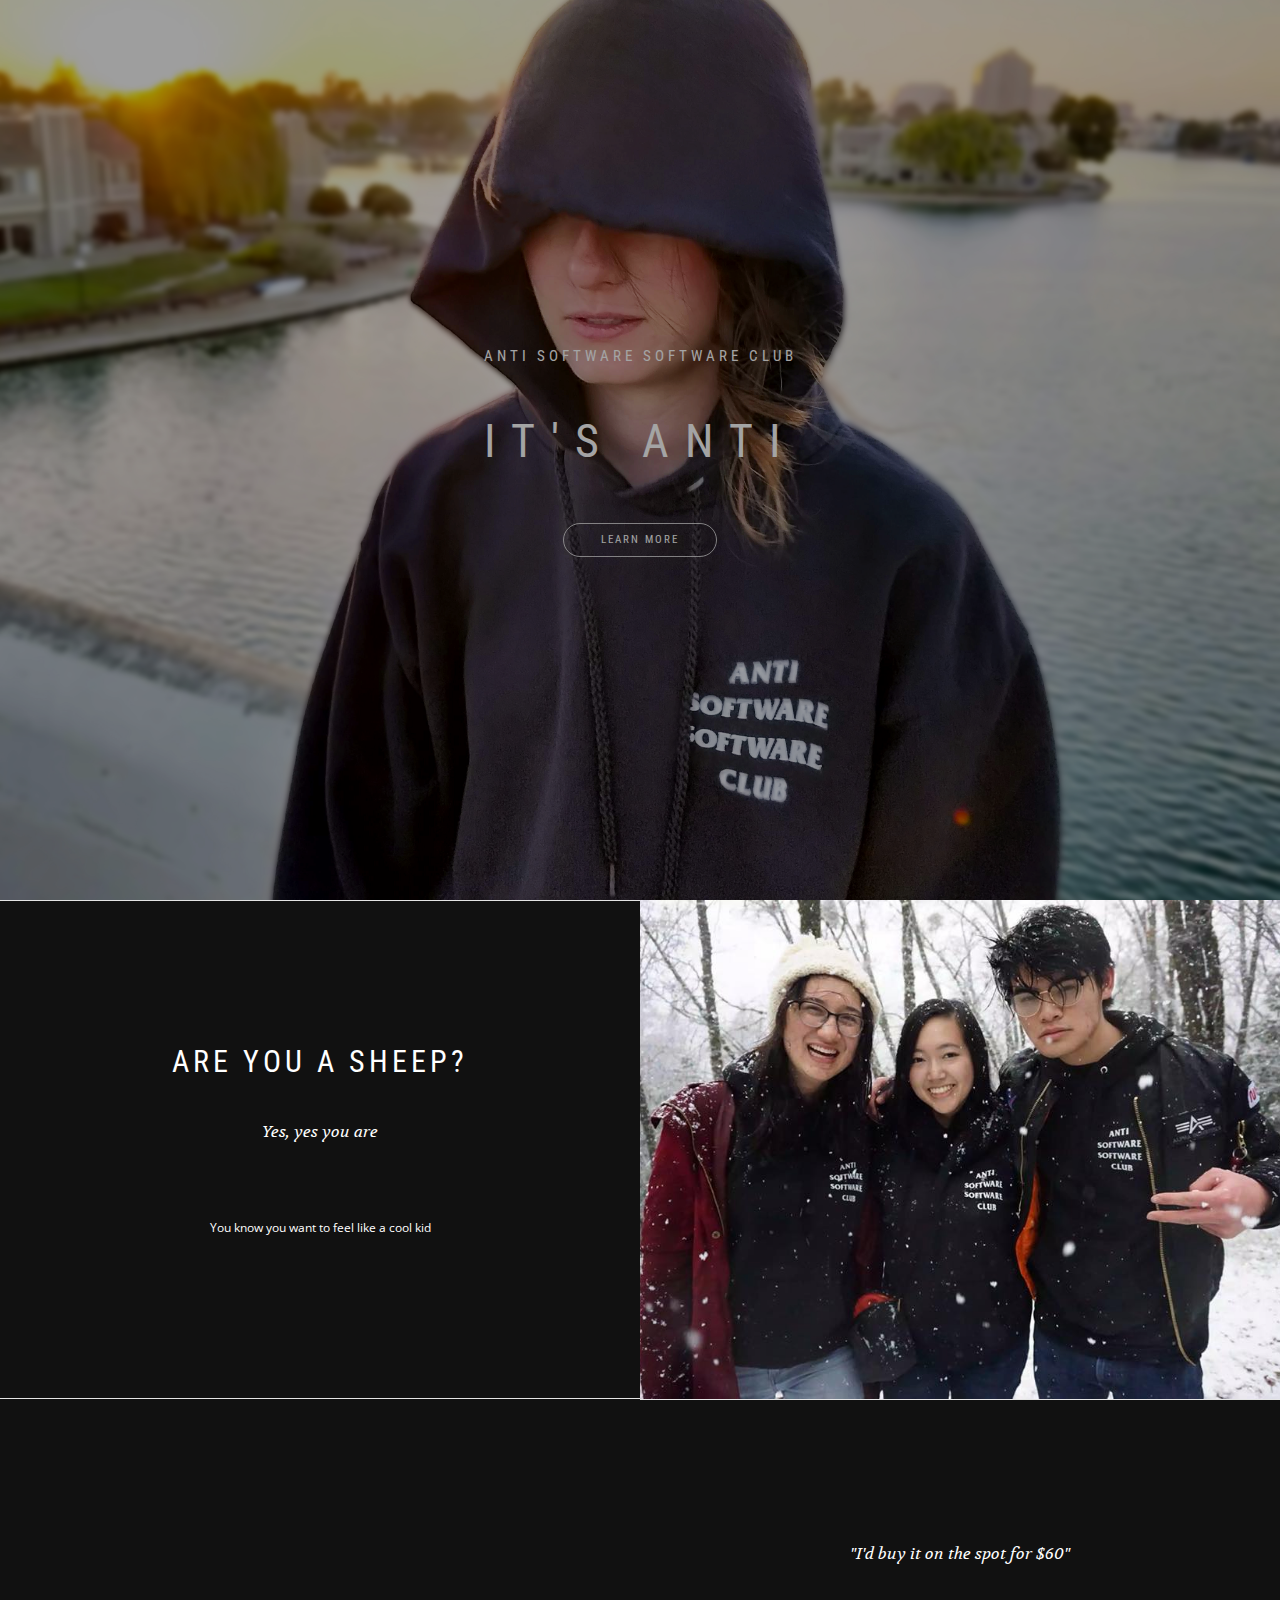
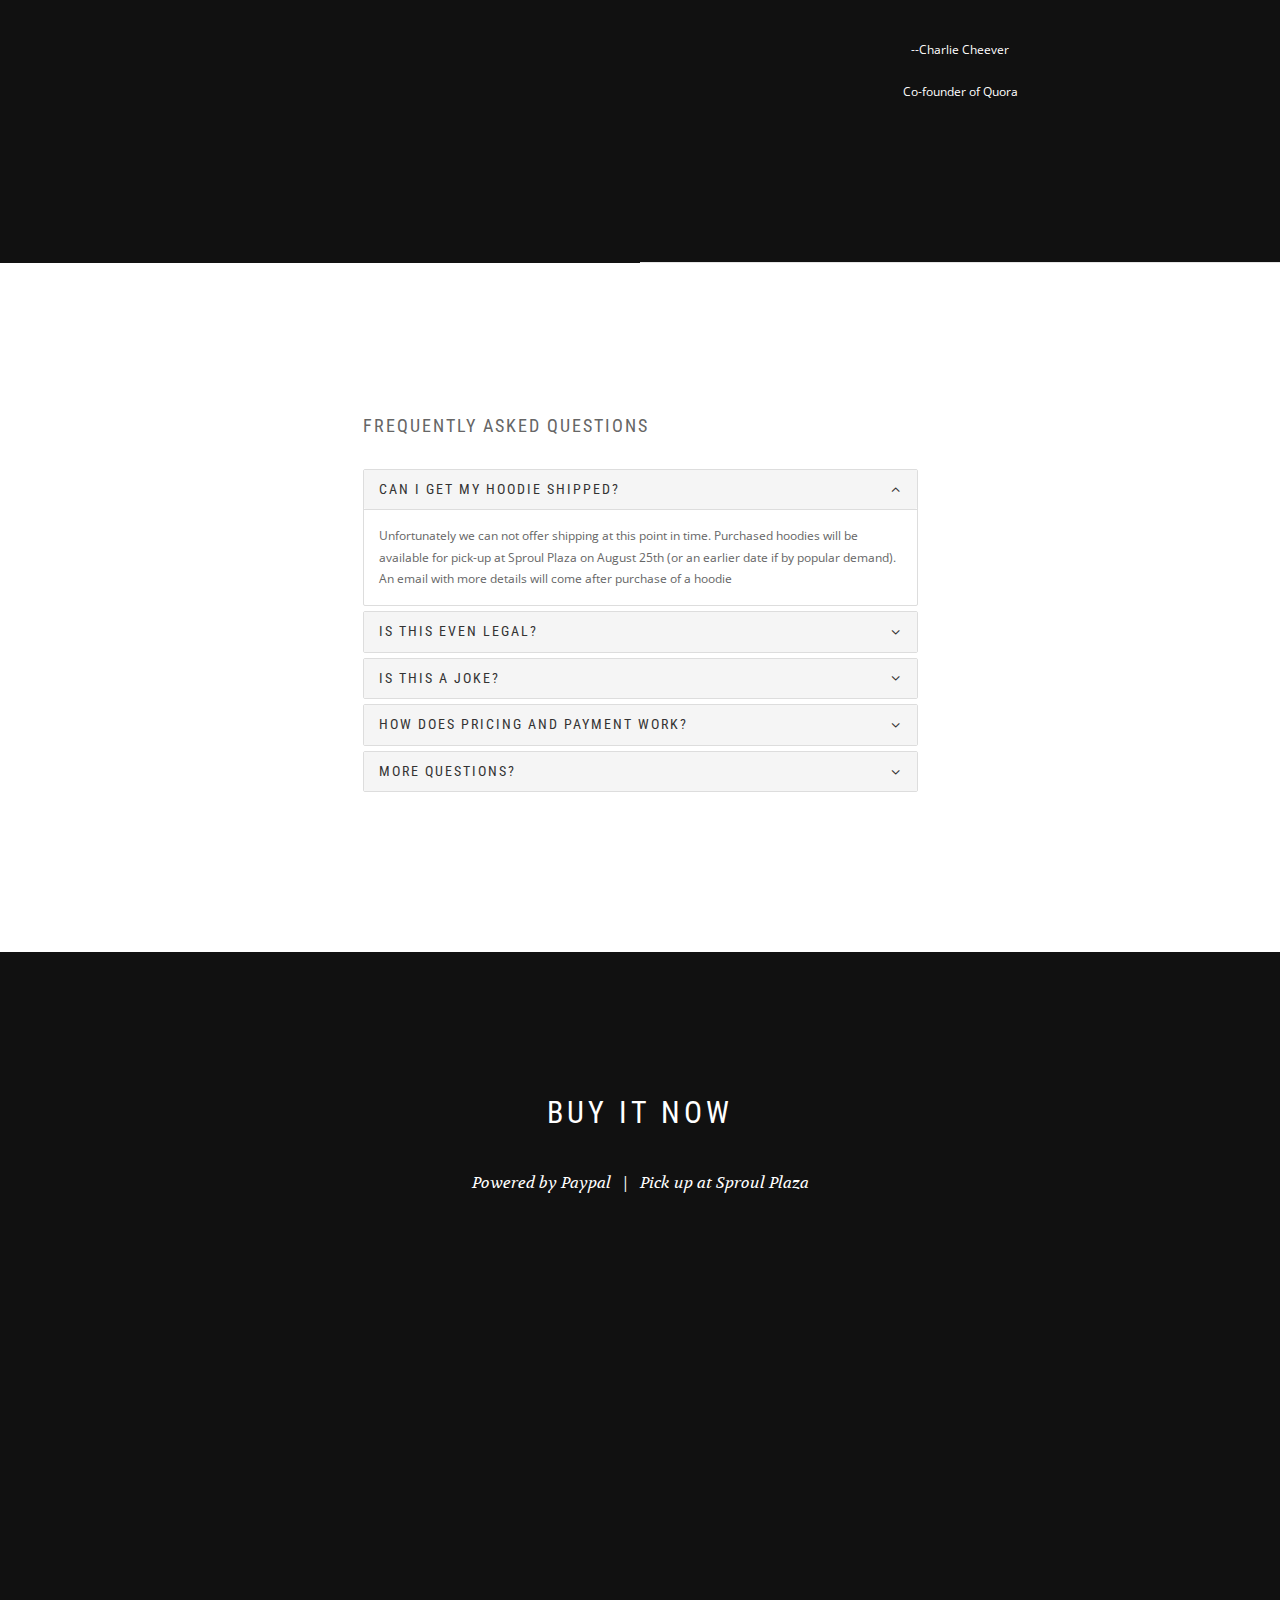
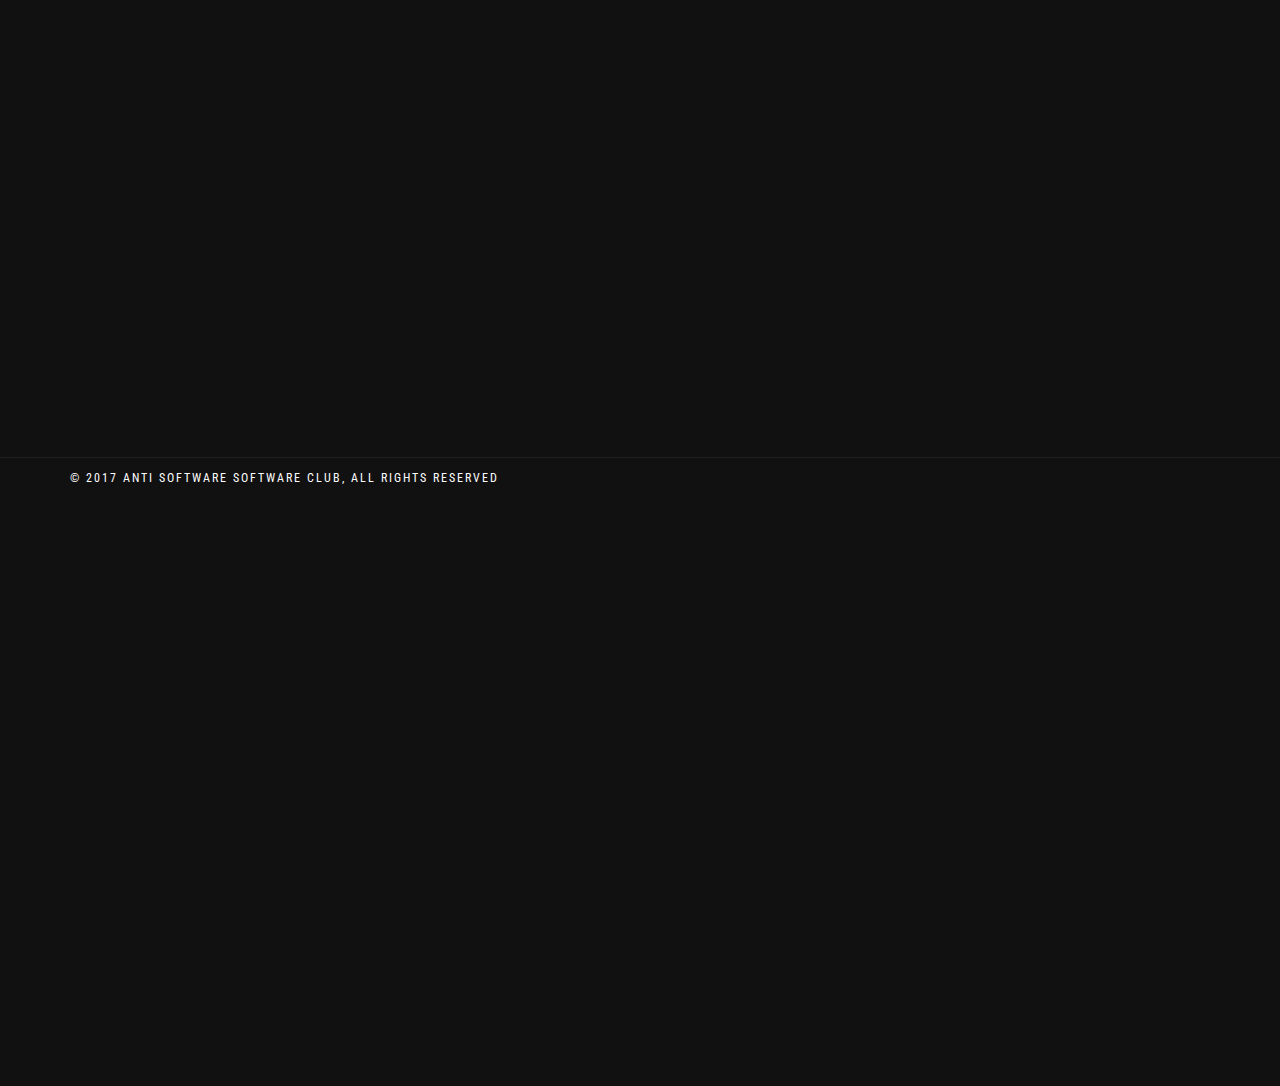
==== commit d905ad3b: "Totally give up" ====
--- a/index.html
+++ b/index.html
@@ -109,86 +109,18 @@
           </div>
         </section>
 
-
-        <hr class="divider-w">
-
-
-        <section class="module bg-dark-60 pt-0 pb-0 testimonial" data-background="assets/images/leaves.jpg">
-          <div class="testimonials-slider pt-400 pb-400">
-            <ul class="slides">
-              <li>
-                <div class="container">
-                  <div class="row">
-                    <div class="col-sm-12">
-                      <div class="module-icon"><span class="icon-quote"></span></div>
-                    </div>
-                  </div>
-                  <div class="row">
-                    <div class="col-sm-8 col-sm-offset-2">
-                      <blockquote class="testimonial-text font-alt">"I'd buy one of these for $60 on the spot"</blockquote>
-                    </div>
-                  </div>
-                  <div class="row">
-                    <div class="col-sm-4 col-sm-offset-4">
-                      <div class="testimonial-author">
-                        <div class="testimonial-caption font-alt">
-                          <div class="testimonial-title">Charlie Cheever</div>
-                          <div class="testimonial-descr">Quora, Co-Founder</div>
-                        </div>
-                      </div>
-                    </div>
-                  </div>
-                </div>
-              </li>
-              <li>
-                <div class="container">
-                  <div class="row">
-                    <div class="col-sm-12">
-                      <div class="module-icon"><span class="icon-quote"></span></div>
-                    </div>
-                  </div>
-                  <div class="row">
-                    <div class="col-sm-8 col-sm-offset-2">
-                      <blockquote class="testimonial-text font-alt">"Announcements!"</blockquote>
-                    </div>
-                  </div>
-                  <div class="row">
-                    <div class="col-sm-4 col-sm-offset-4">
-                      <div class="testimonial-author">
-                        <div class="testimonial-caption font-alt">
-                          <div class="testimonial-title">John DeNero</div>
-                          <div class="testimonial-descr">Famed Berkeley Professor</div>
-                        </div>
-                      </div>
-                    </div>
-                  </div>
-                </div>
-              </li>
-              <li>
-                <div class="container">
-                  <div class="row">
-                    <div class="col-sm-12">
-                      <div class="module-icon"><span class="icon-quote"></span></div>
-                    </div>
-                  </div>
-                  <div class="row">
-                    <div class="col-sm-8 col-sm-offset-2">
-                      <blockquote class="testimonial-text font-alt">"If you don't have one of these are you even cool?"</blockquote>
-                    </div>
-                  </div>
-                  <div class="row">
-                    <div class="col-sm-4 col-sm-offset-4">
-                      <div class="testimonial-author">
-                        <div class="testimonial-caption font-alt">
-                          <div class="testimonial-title">Everybody</div>
-                          <div class="testimonial-descr">Literally Everybody</div>
-                        </div>
-                      </div>
-                    </div>
-                  </div>
-                </div>
-              </li>
-            </ul>
+        <section class="module pt-0 pb-0 bg-dark" id="about">
+          <div class="row position-relative m-0">
+            <div class="col-xs-12 col-md-6 side-image" data-background="assets/images/leaves.jpg"></div>
+            <div class="col-xs-12 col-md-6 col-md-offset-6 side-image-text bg-dark">
+              <div class="row">
+                <div class="col-sm-12">
+                  <div class="module-subtitle font-serif">"I'd buy it on the spot for $60"</div>
+                  <p style="text-align: center">--Charlie Cheever</p>
+                  <p style="text-align: center">Co-founder of Quora</p>
+                </div>
+              </div>
+            </div>
           </div>
         </section>
 
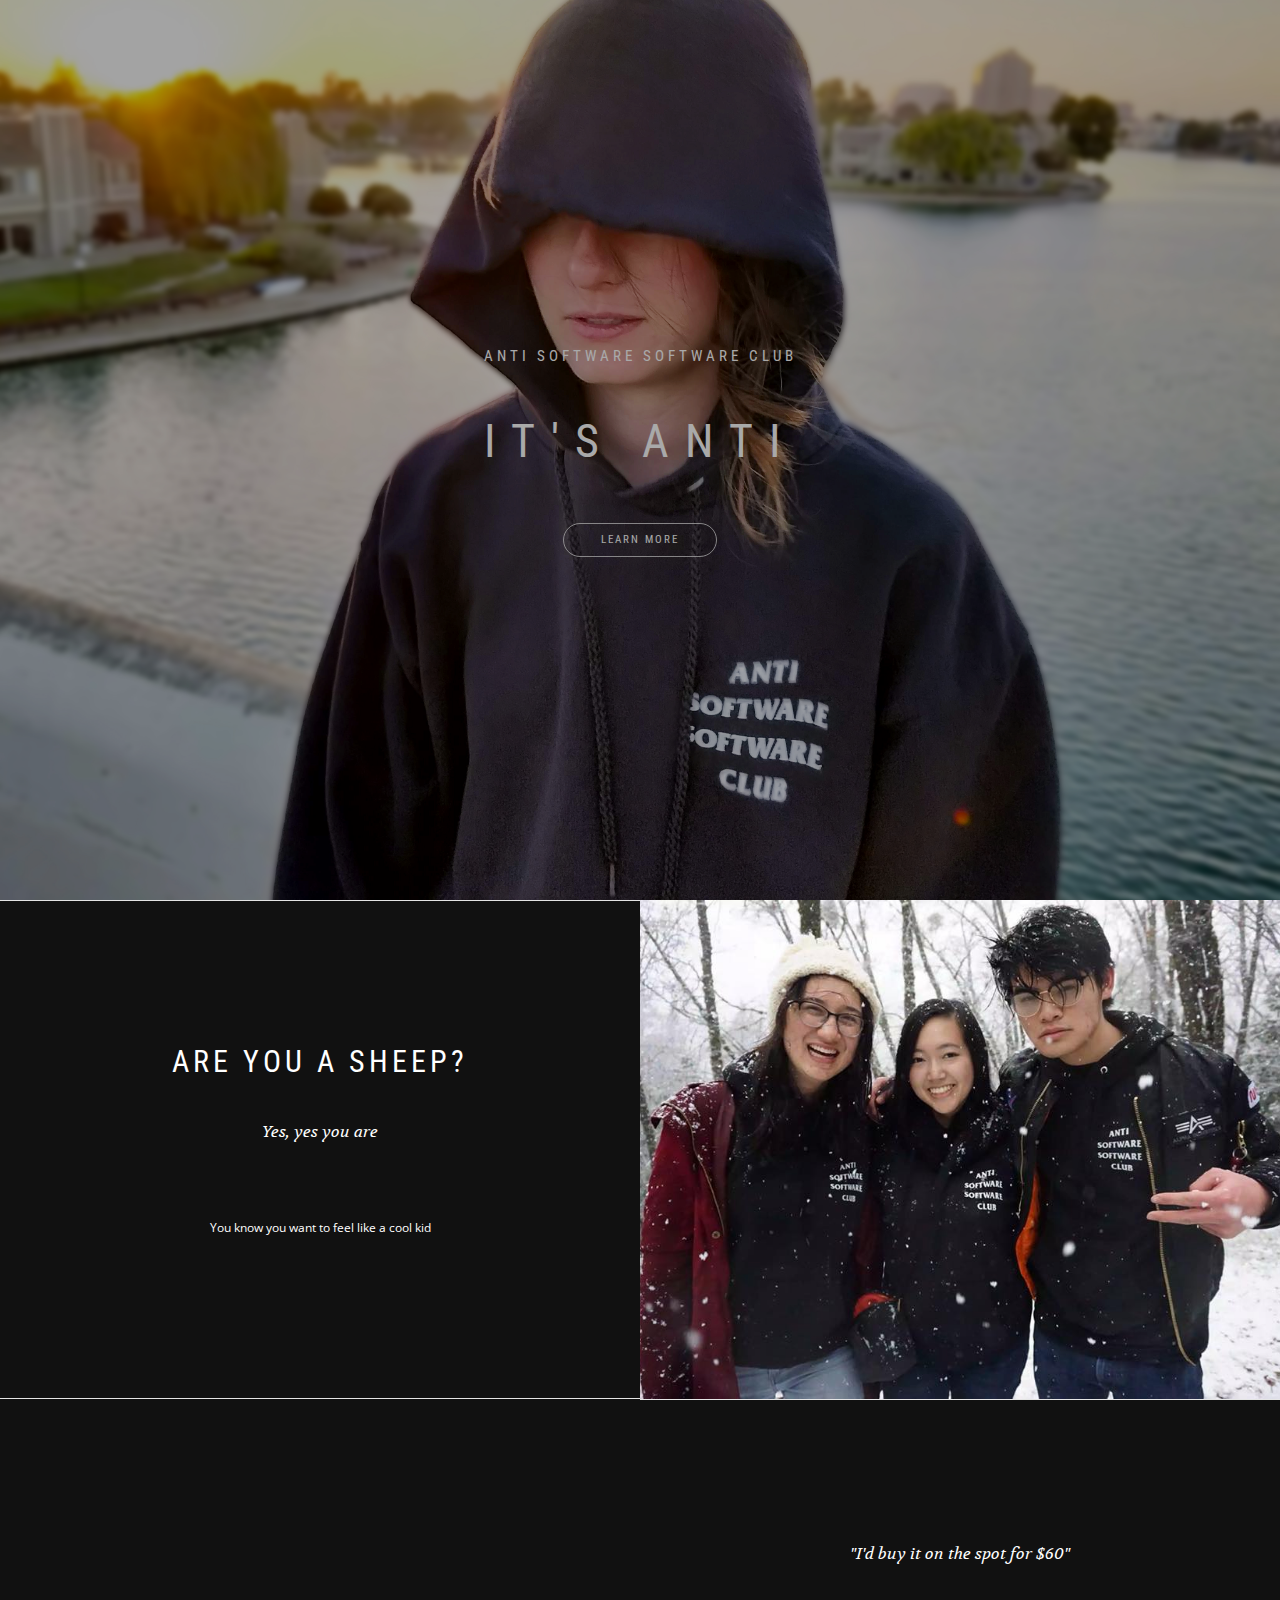
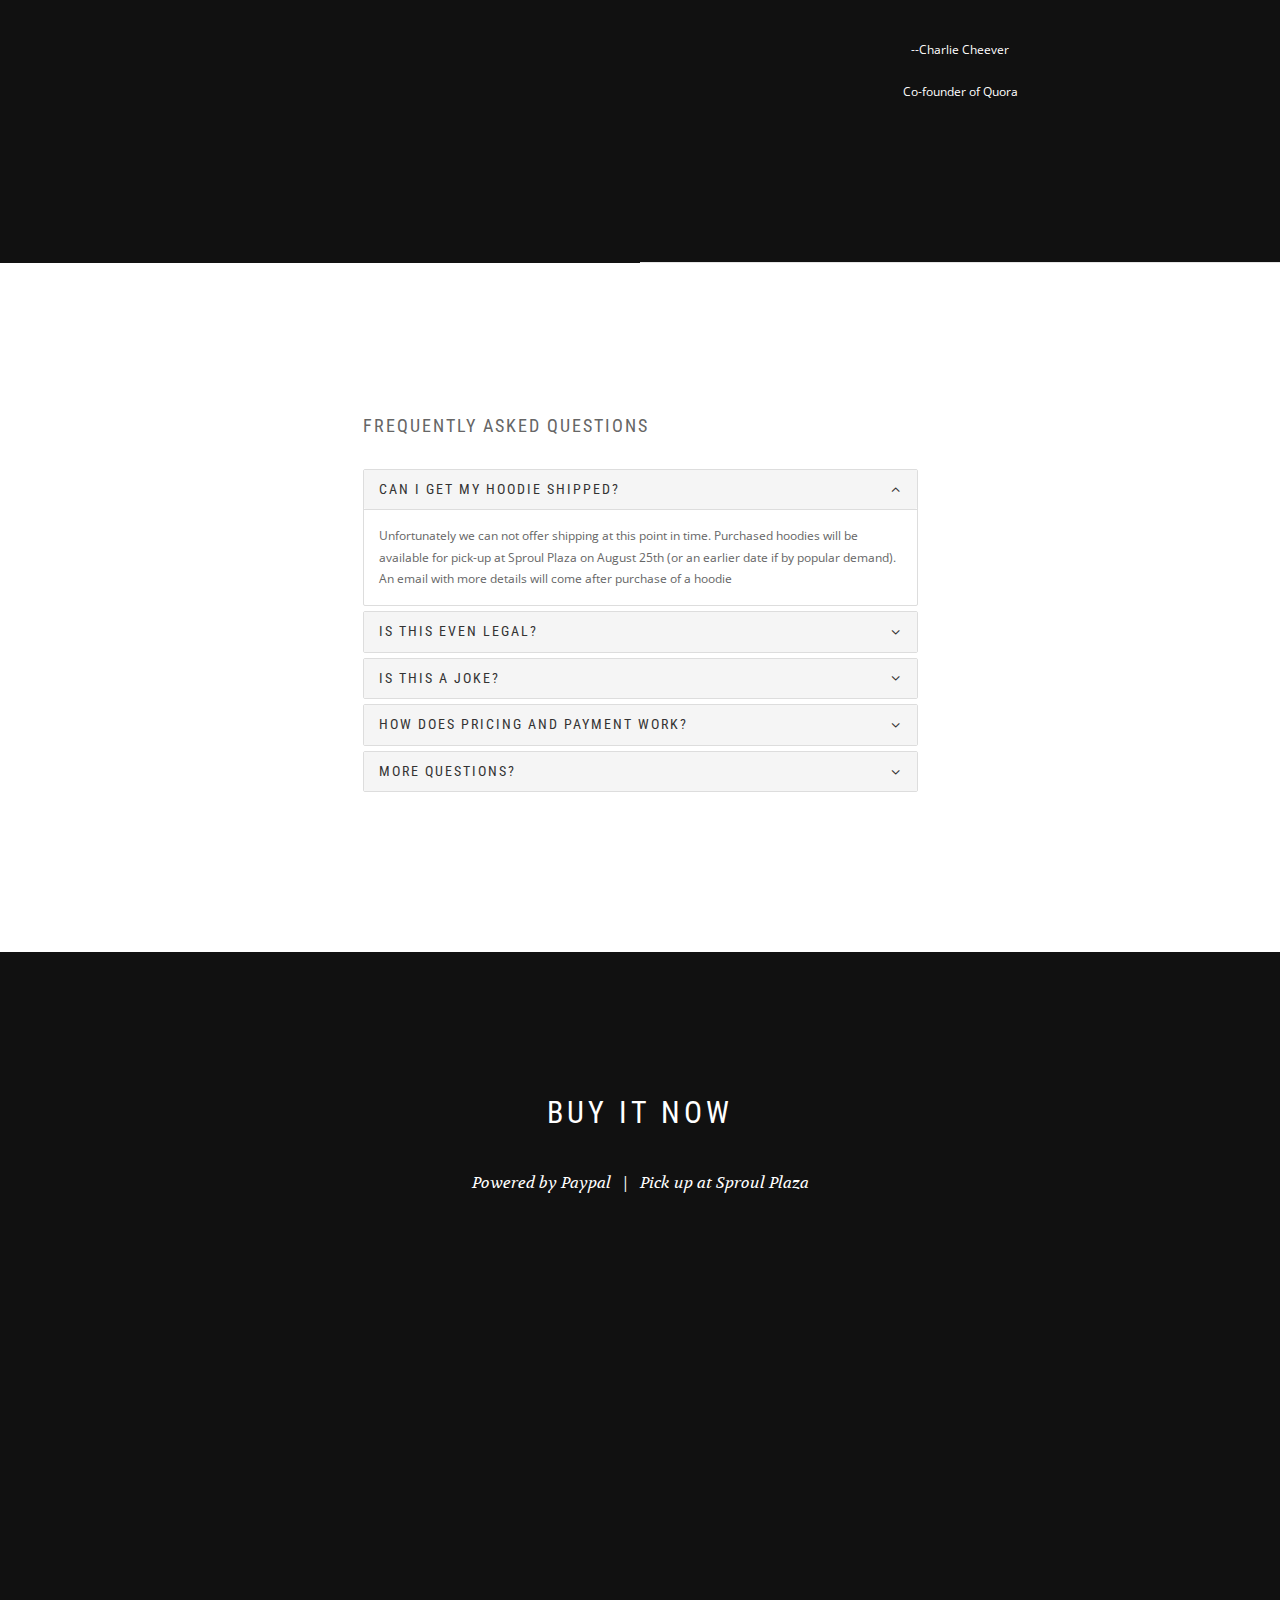
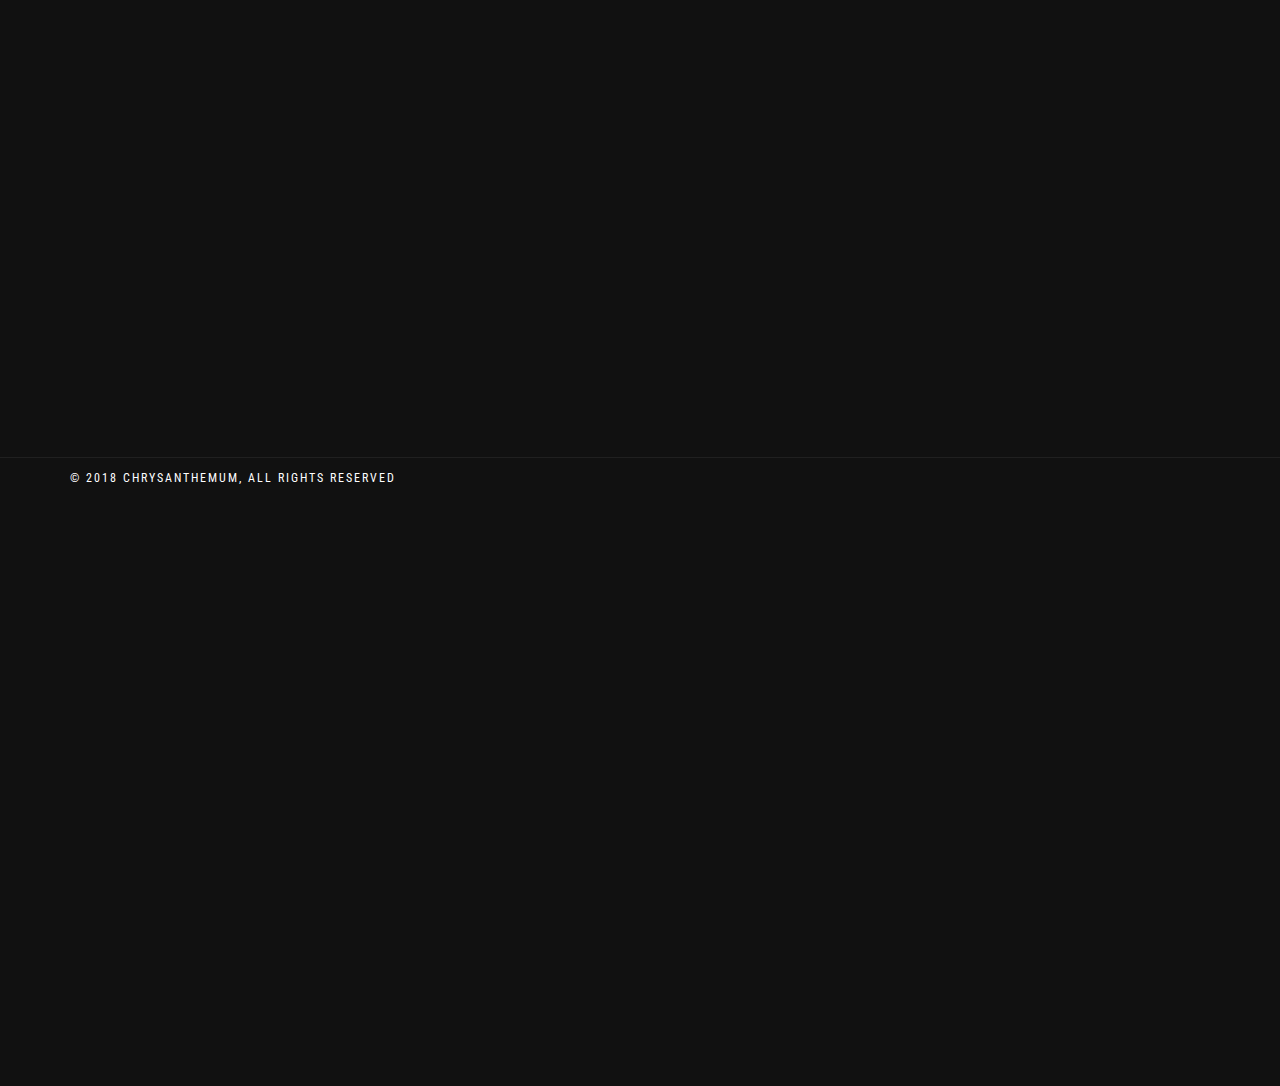
==== commit 91bbe6c2: "Remove pictures, edit text" ====
--- a/index.html
+++ b/index.html
@@ -163,7 +163,7 @@
                       <h4 class="panel-title font-alt"><a class="collapsed" data-toggle="collapse" data-parent="#accordion" href="#support4">How does pricing and payment work?</a></h4>
                     </div>
                     <div class="panel-collapse collapse" id="support4">
-                      <div class="panel-body">Payment is handled through PayPal. Hoodies are $35
+                      <div class="panel-body">Payment is handled through PayPal. Hoodies are $35 flat
                       </div>
                     </div>
                   </div>
@@ -246,7 +246,7 @@
           <div class="container">
             <div class="row">
               <div class="col-sm-6">
-                <p class="copyright font-alt">&copy; 2017&nbsp;Anti Software Software Club, All Rights Reserved</p>
+                <p class="copyright font-alt">&copy; 2018&nbsp;Chrysanthemum, All Rights Reserved</p>
 
                     <!-- Small Hoodie -->
                     <form id="buy-small" action="https://www.paypal.com/cgi-bin/webscr" method="post" target="_top">
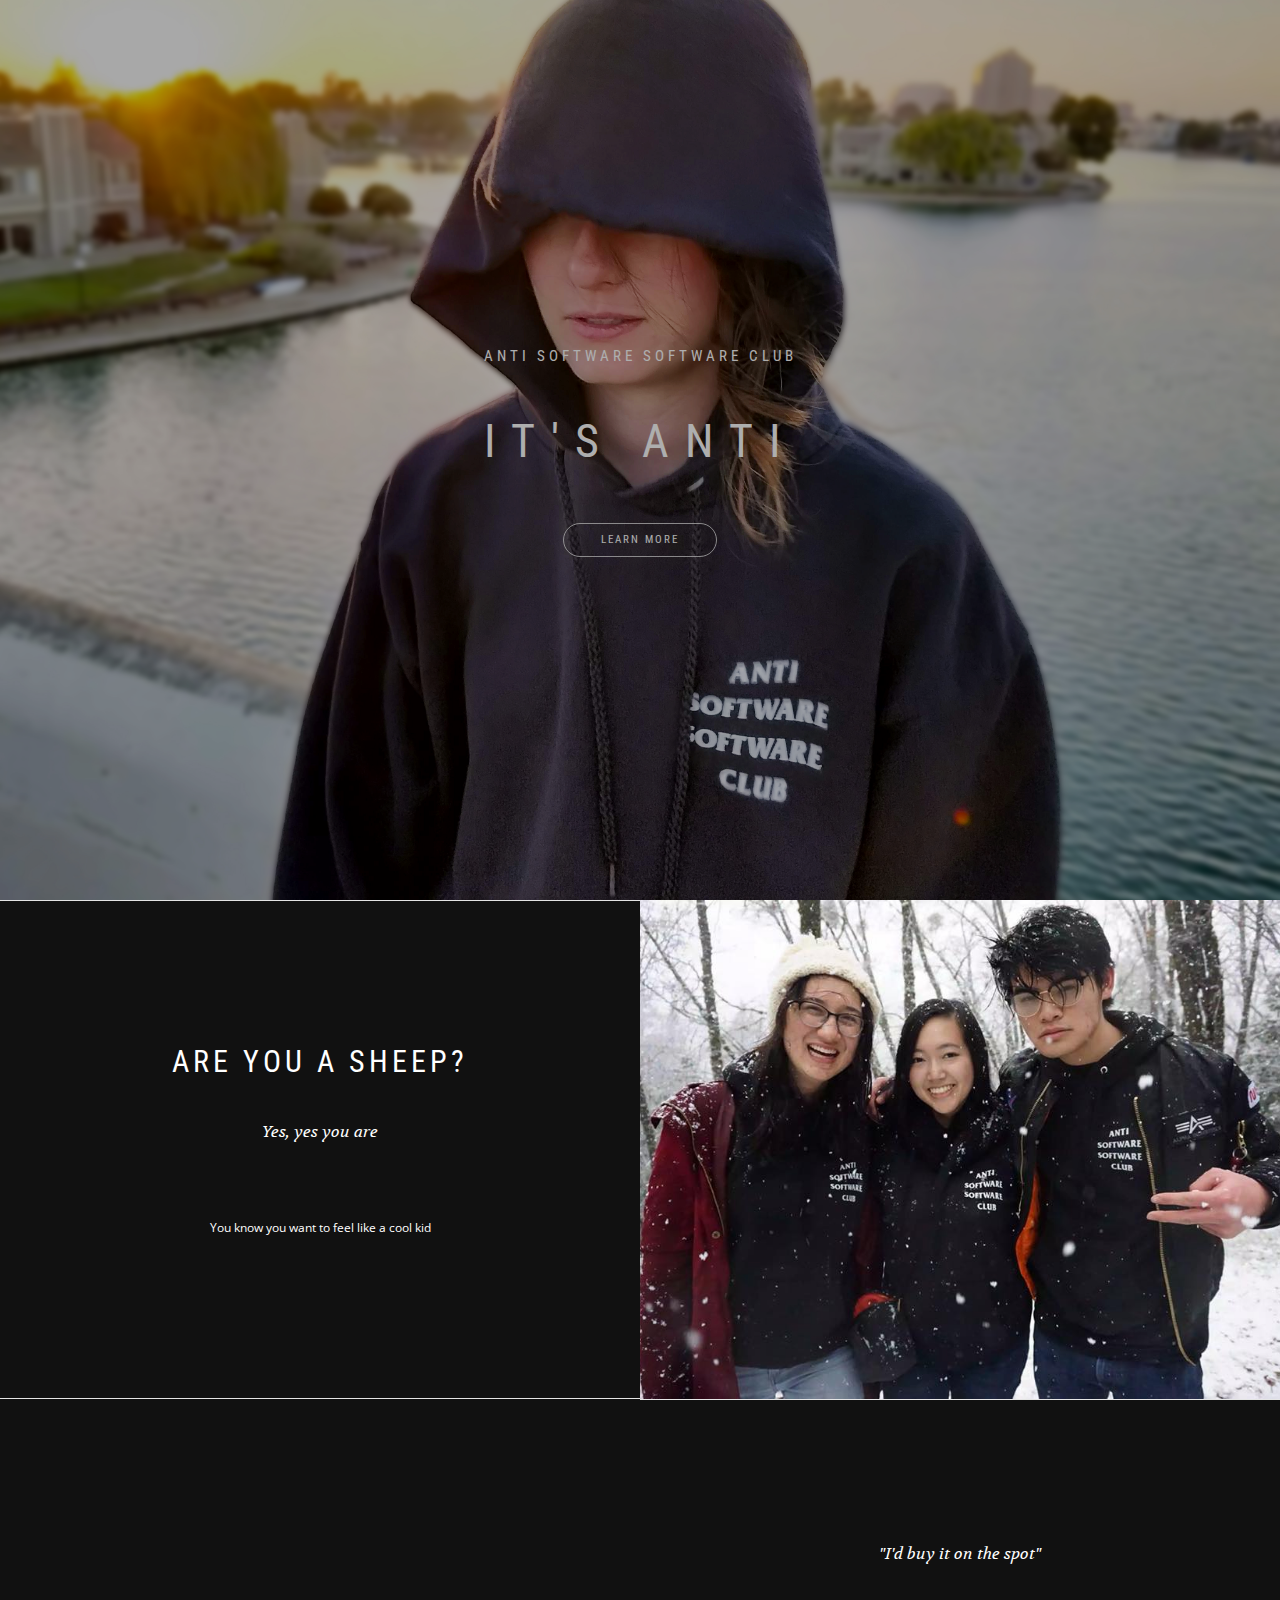
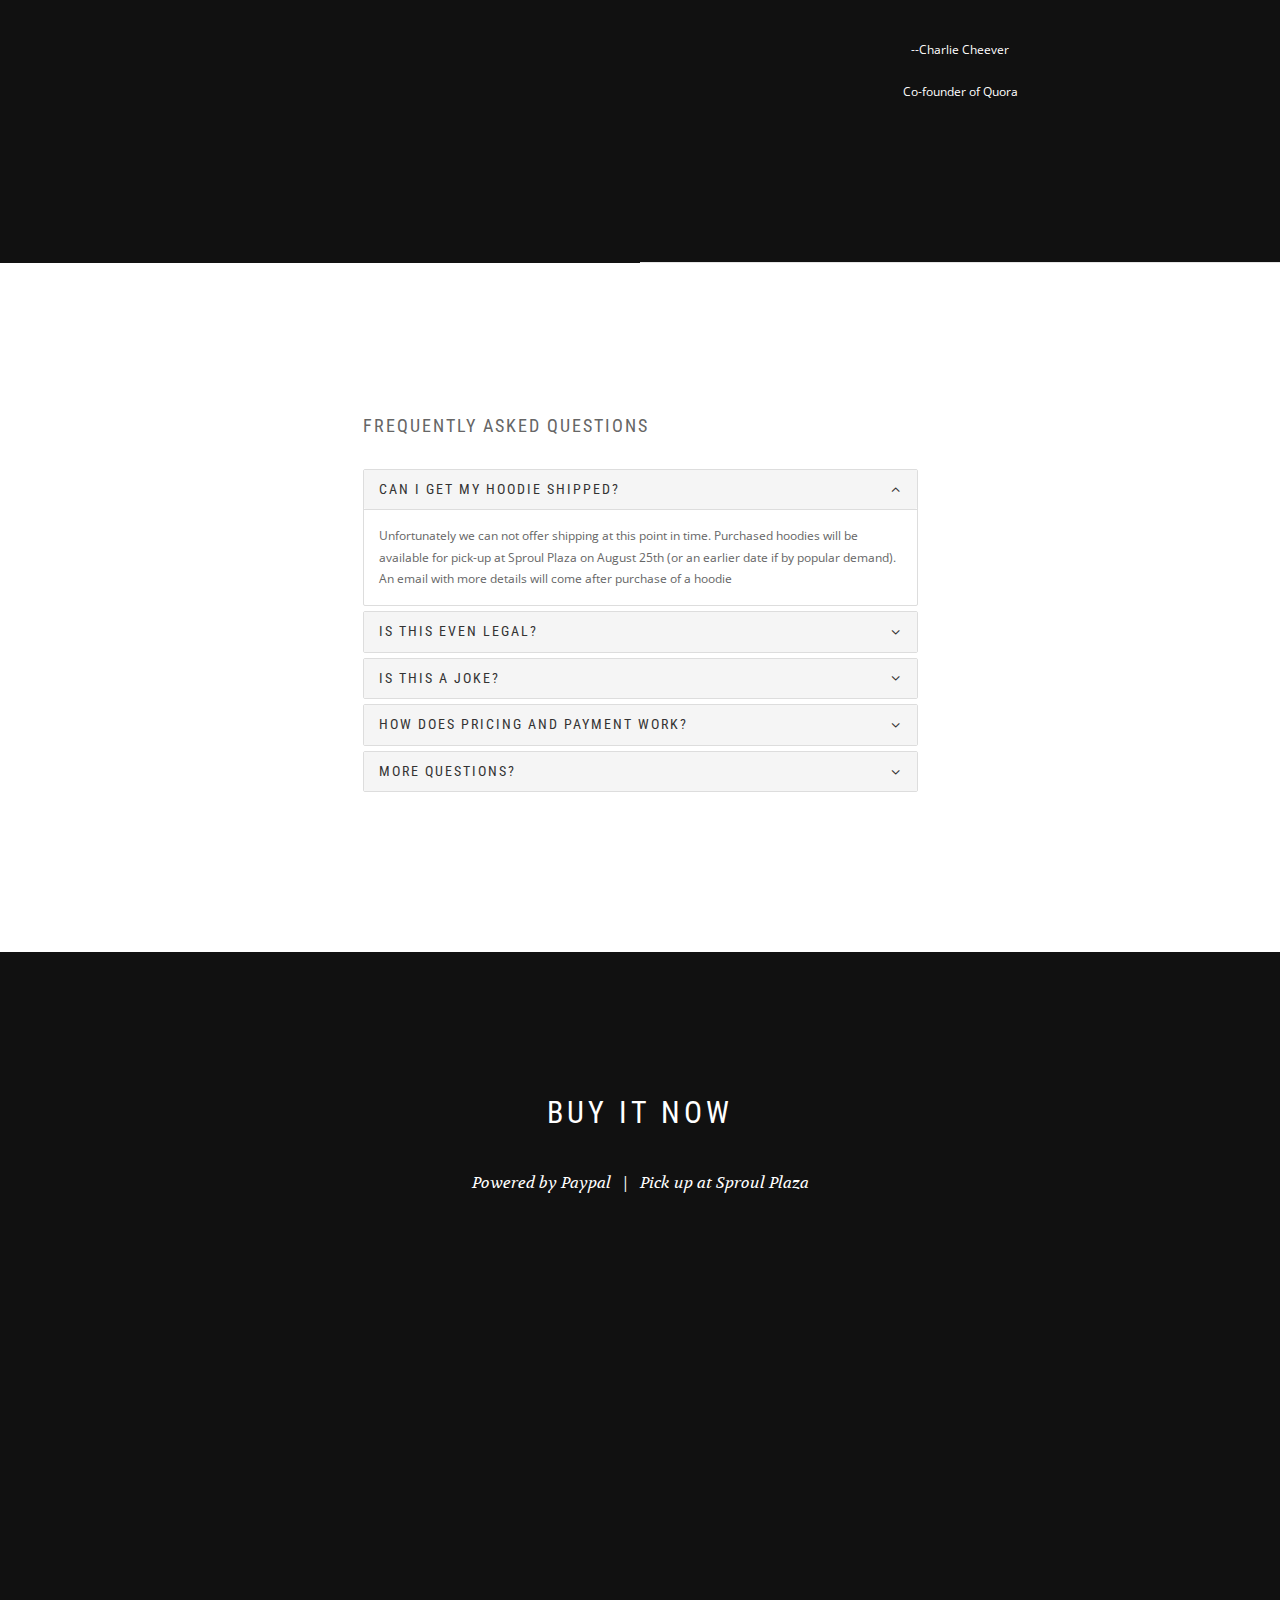
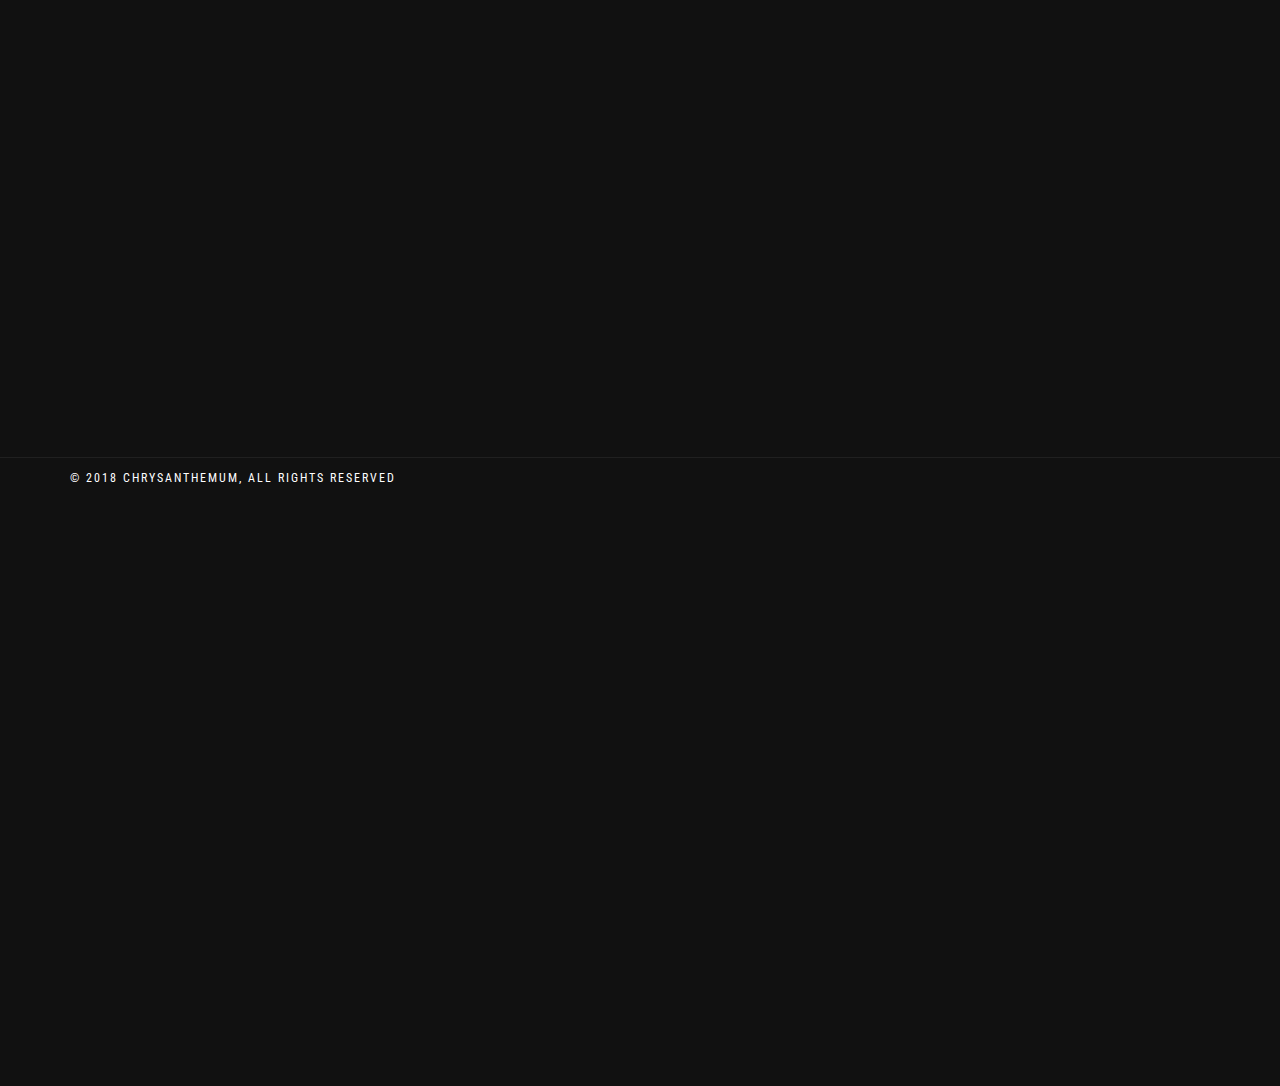
==== commit 99dd720a: "Text change" ====
--- a/index.html
+++ b/index.html
@@ -115,7 +115,7 @@
             <div class="col-xs-12 col-md-6 col-md-offset-6 side-image-text bg-dark">
               <div class="row">
                 <div class="col-sm-12">
-                  <div class="module-subtitle font-serif">"I'd buy it on the spot for $60"</div>
+                  <div class="module-subtitle font-serif">"I'd buy it on the spot"</div>
                   <p style="text-align: center">--Charlie Cheever</p>
                   <p style="text-align: center">Co-founder of Quora</p>
                 </div>
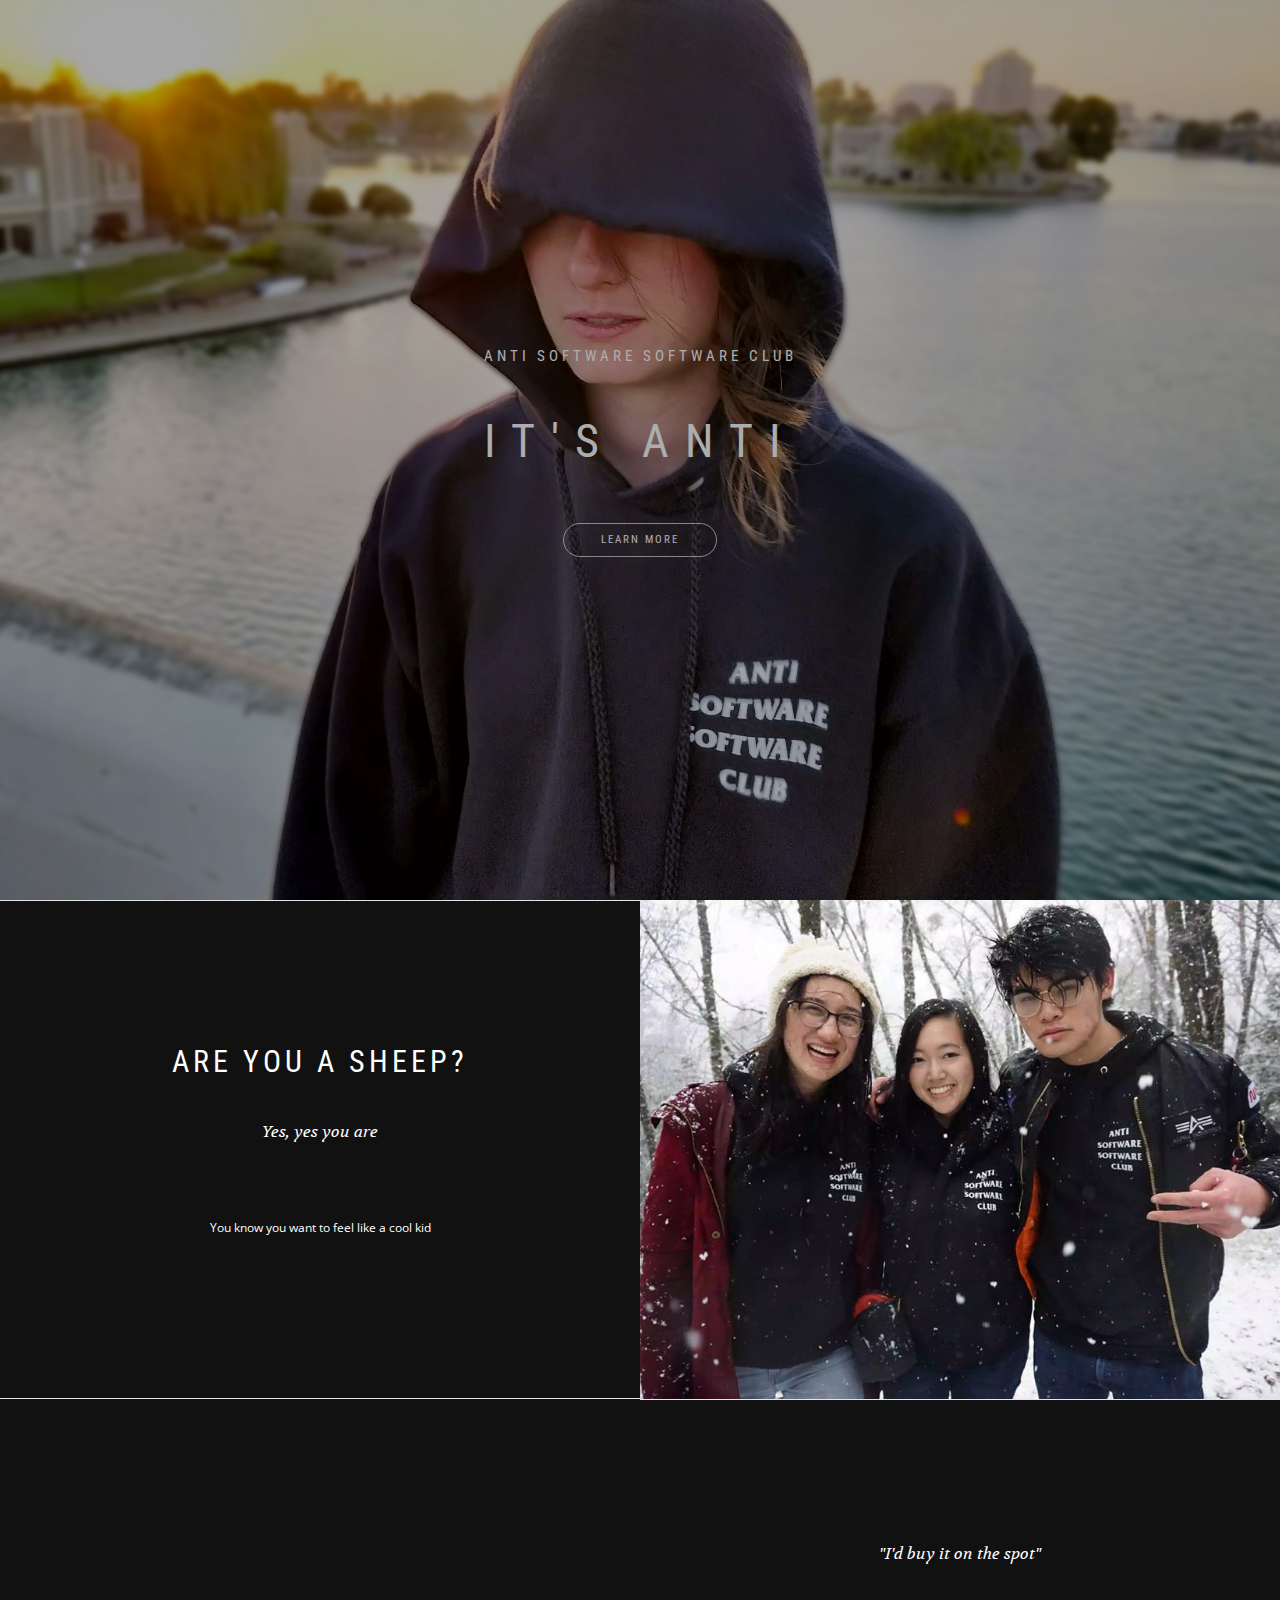
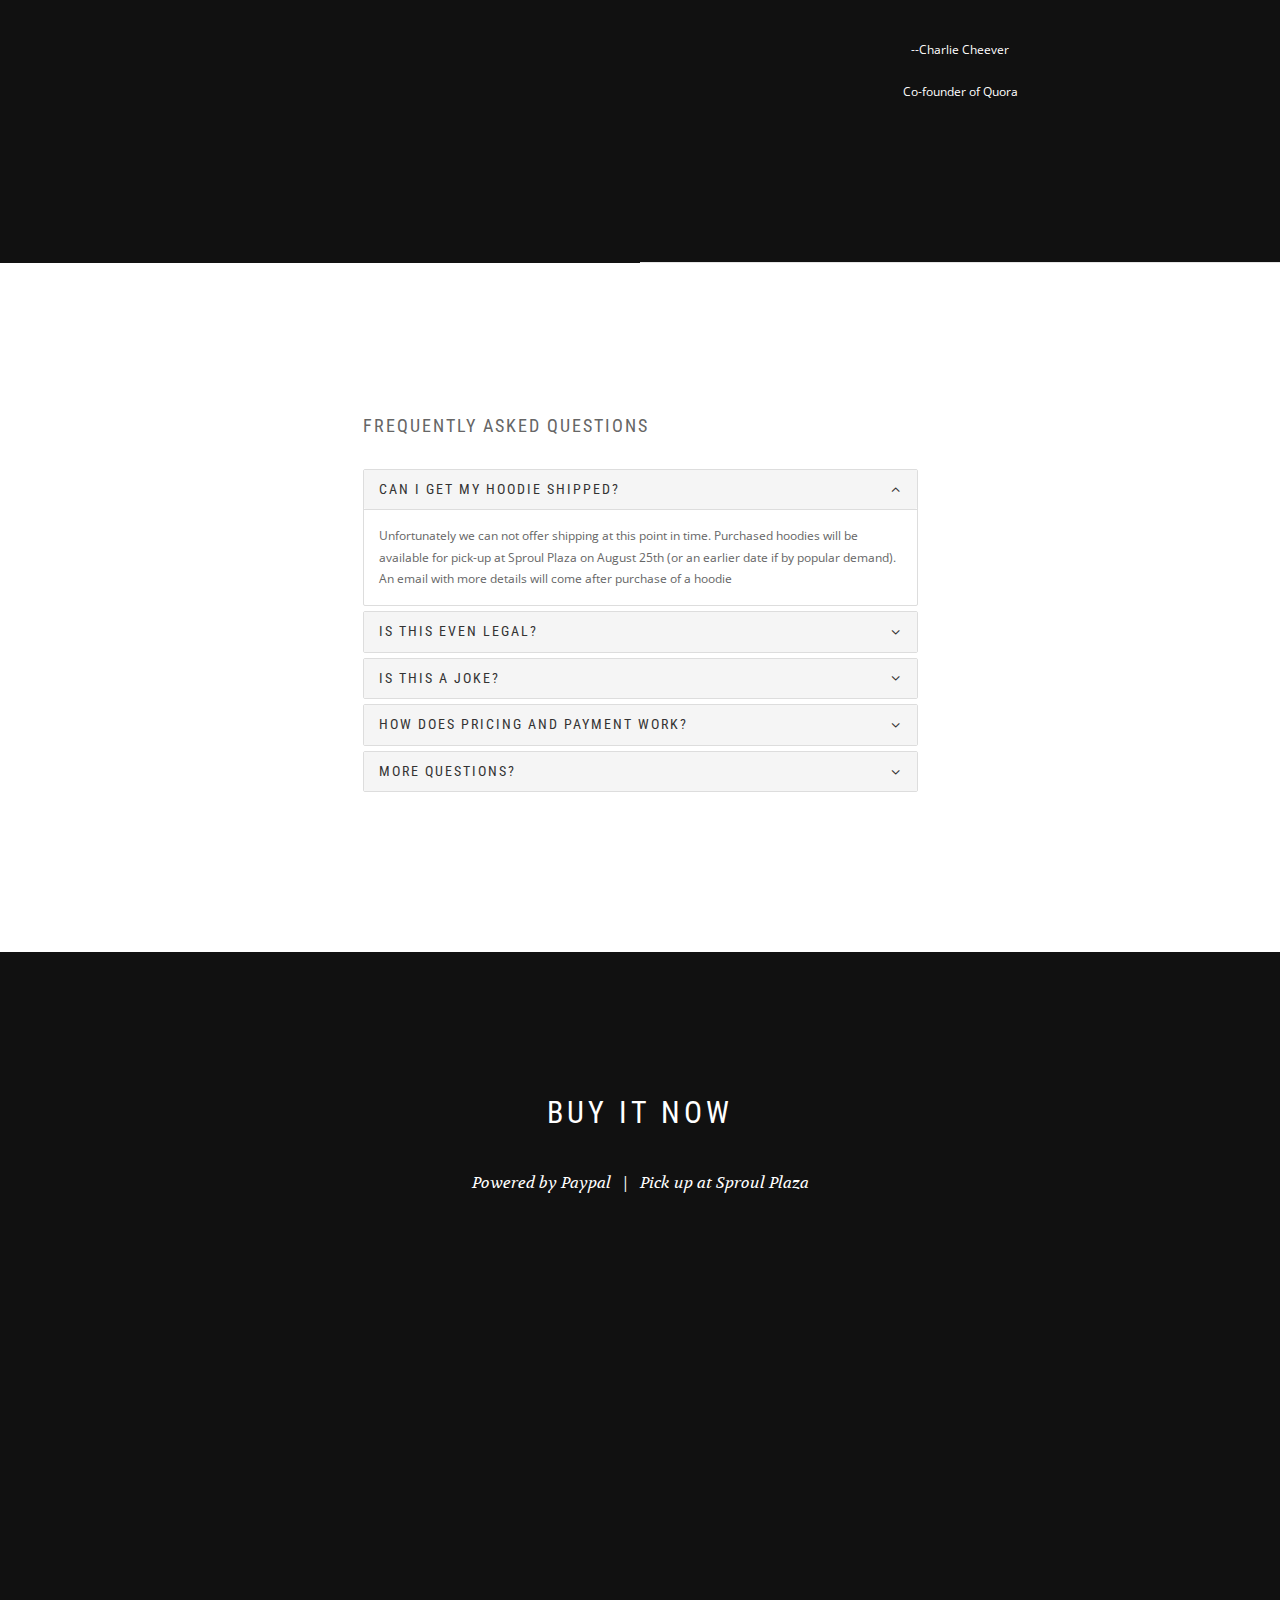
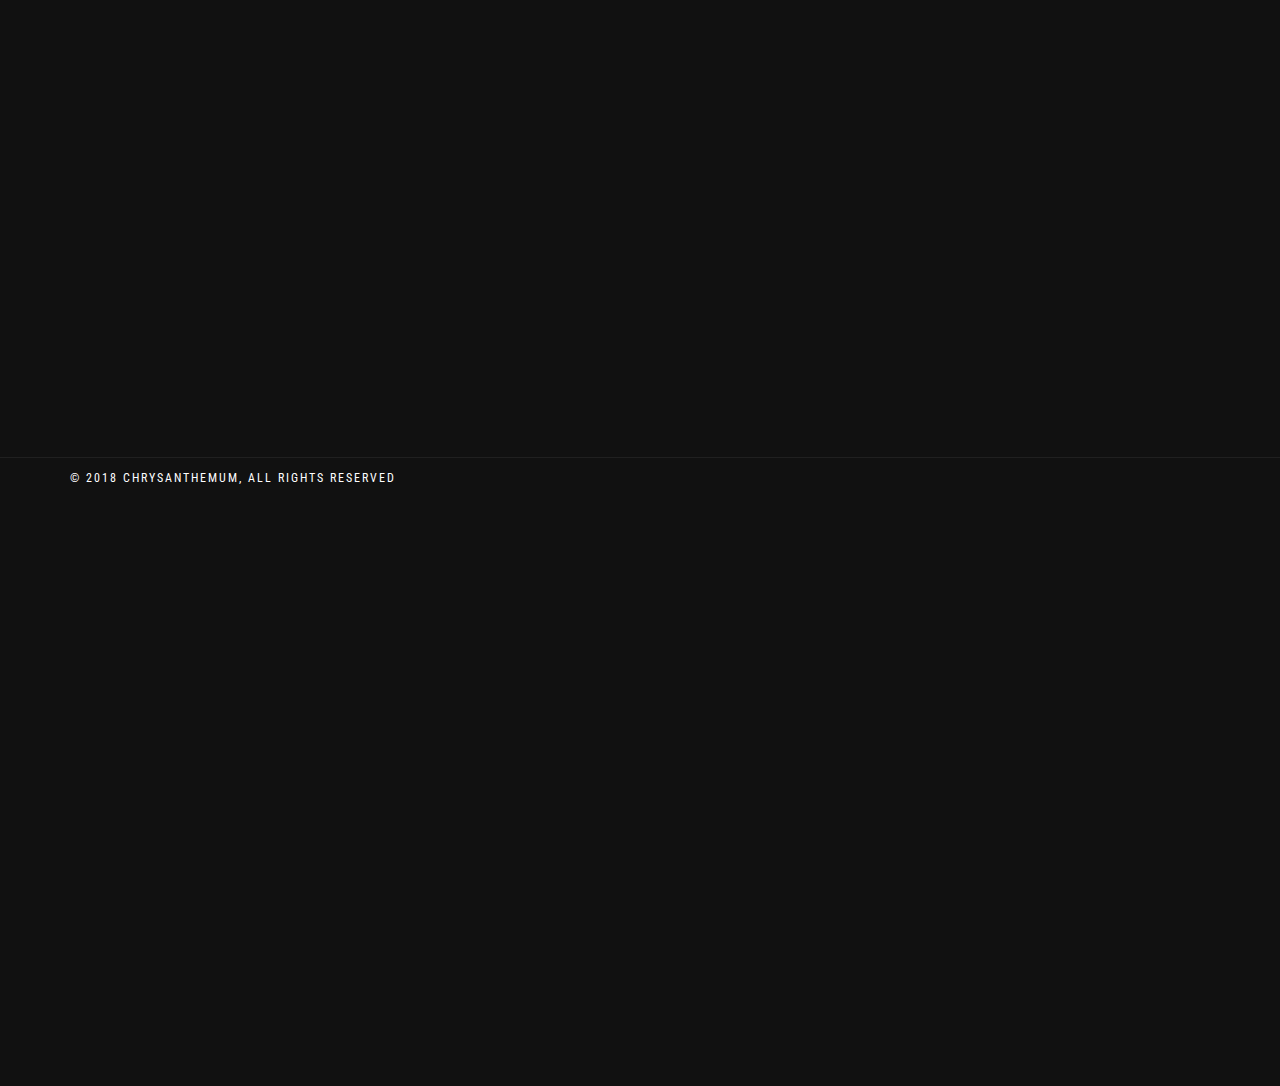
==== commit f2469707: "Change price rip" ====
--- a/index.html
+++ b/index.html
@@ -163,7 +163,7 @@
                       <h4 class="panel-title font-alt"><a class="collapsed" data-toggle="collapse" data-parent="#accordion" href="#support4">How does pricing and payment work?</a></h4>
                     </div>
                     <div class="panel-collapse collapse" id="support4">
-                      <div class="panel-body">Payment is handled through PayPal. Hoodies are $35 flat
+                      <div class="panel-body">Payment is handled through PayPal. Hoodies are $30 flat
                       </div>
                     </div>
                   </div>
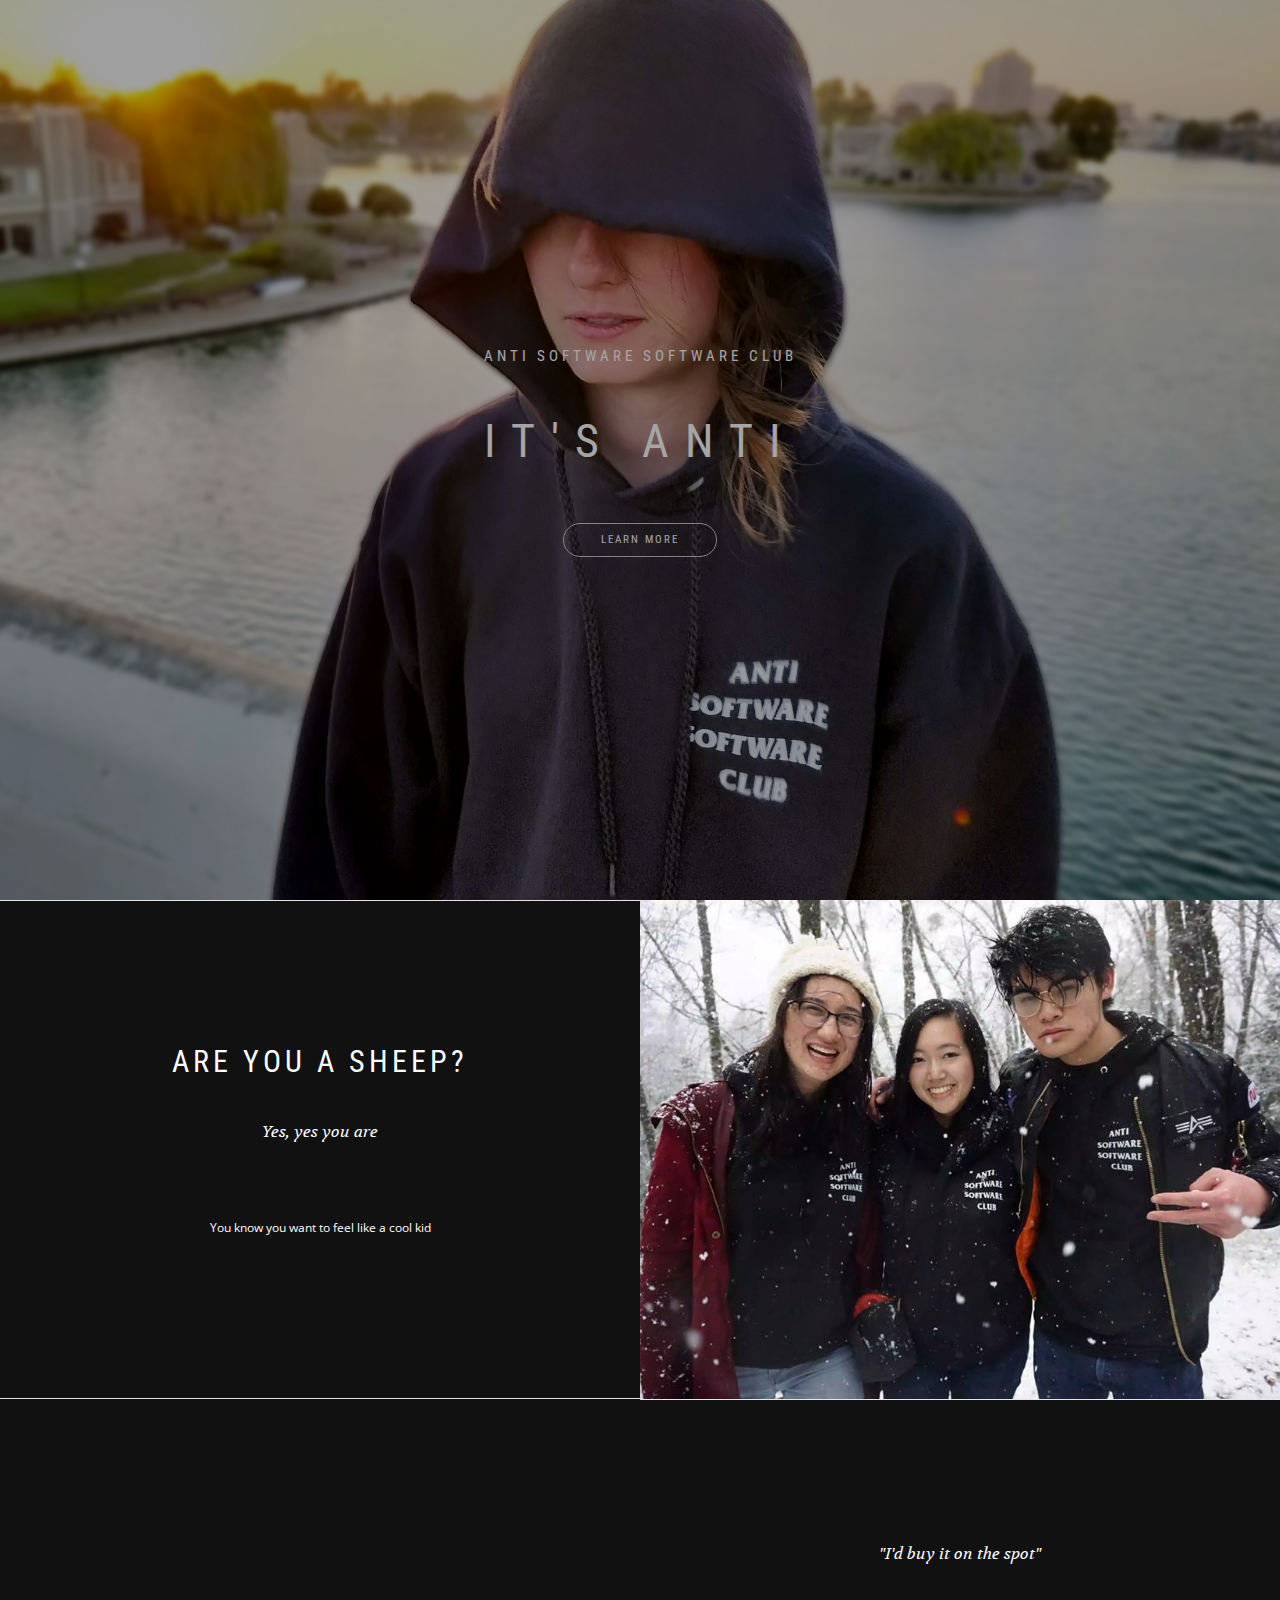
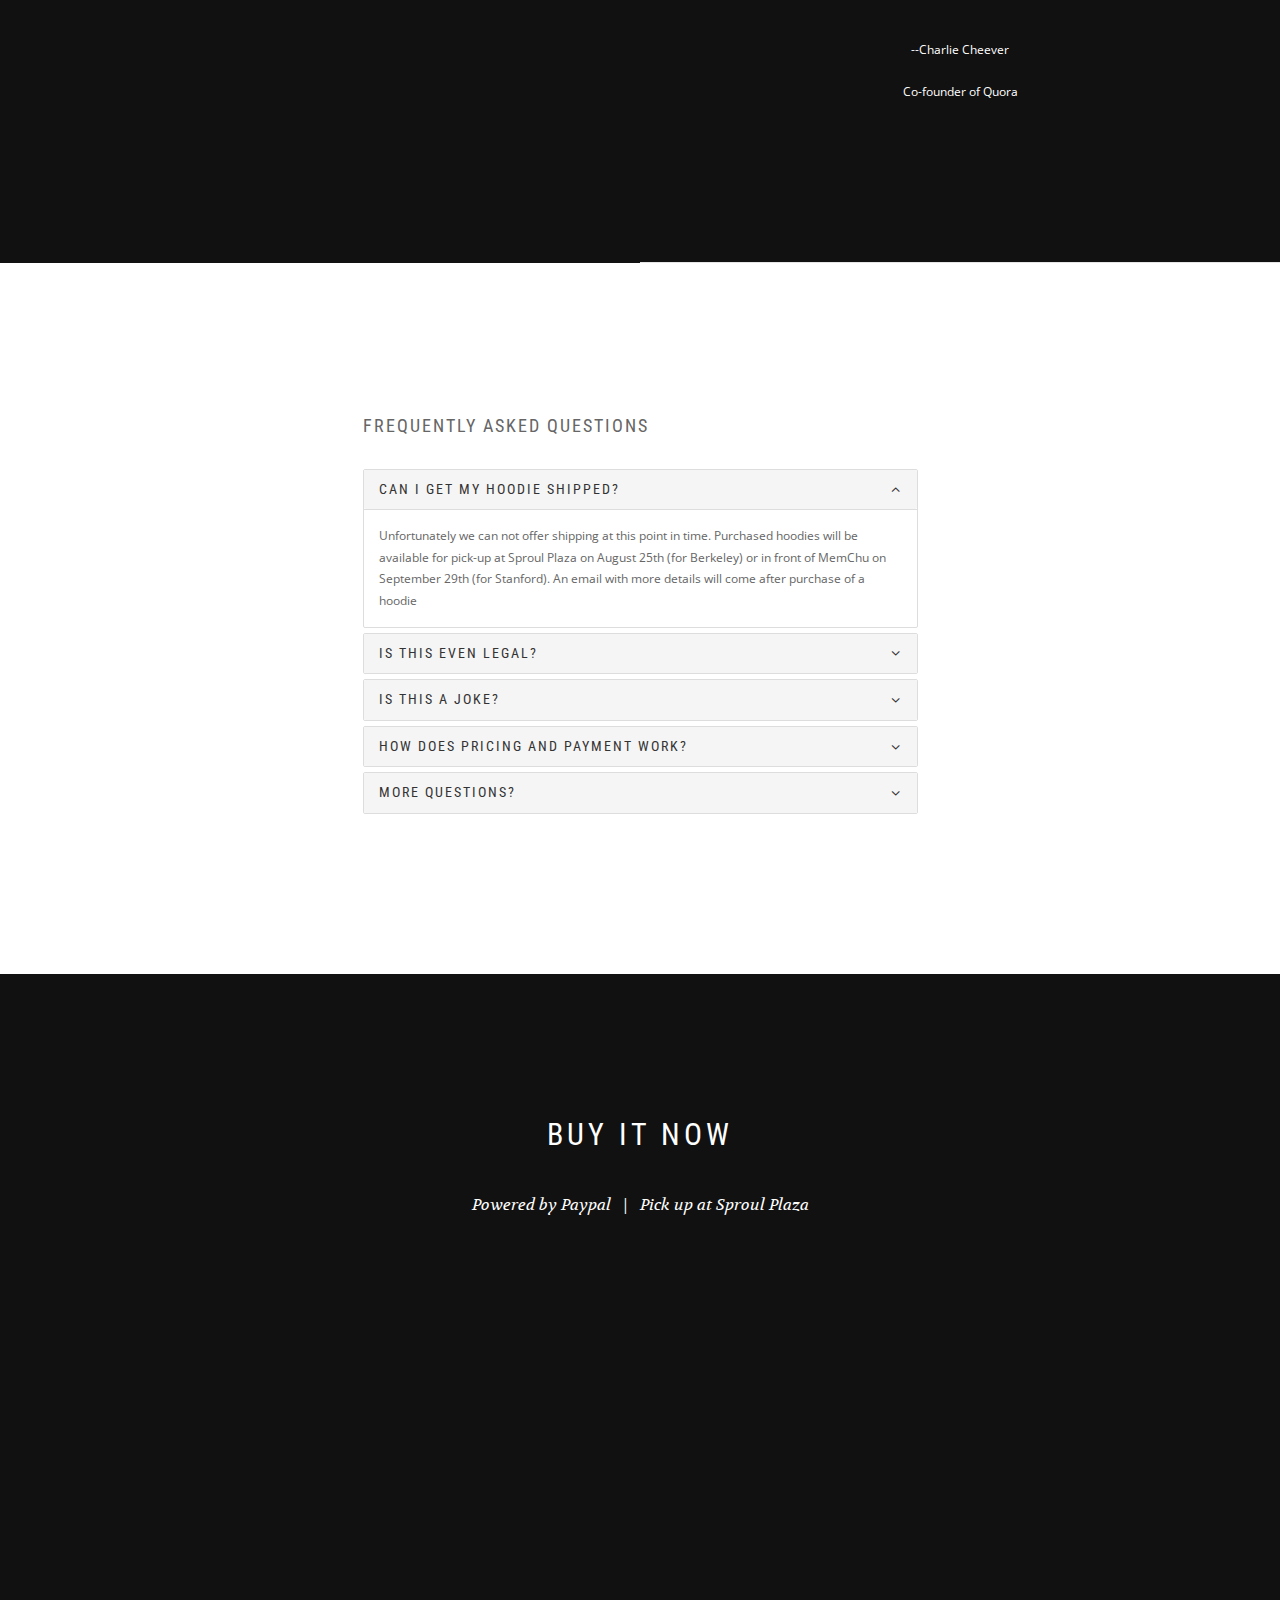
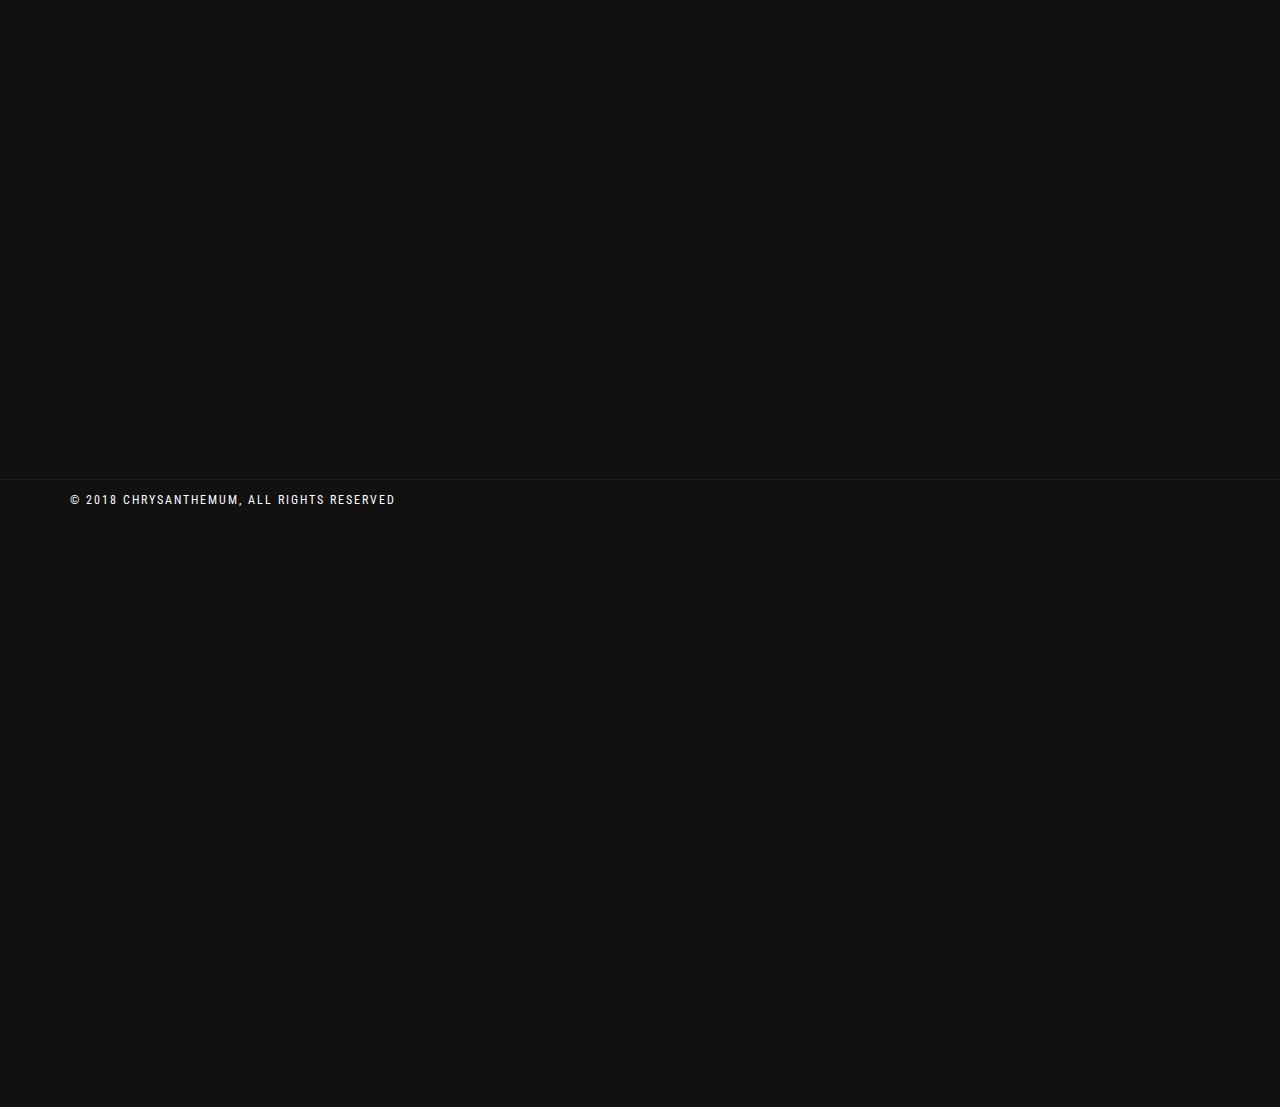
==== commit 7398d756: "stanford update:" ====
--- a/index.html
+++ b/index.html
@@ -136,7 +136,7 @@
                       <h4 class="panel-title font-alt"><a data-toggle="collapse" data-parent="#accordion" href="#support1">Can I get my hoodie shipped?</a></h4>
                     </div>
                     <div class="panel-collapse collapse in" id="support1">
-                        <div class="panel-body"> Unfortunately we can not offer shipping at this point in time. Purchased hoodies will be available for pick-up at Sproul Plaza on August 25th (or an earlier date if by popular demand). An email with more details will come after purchase of a hoodie
+                        <div class="panel-body"> Unfortunately we can not offer shipping at this point in time. Purchased hoodies will be available for pick-up at Sproul Plaza on August 25th (for Berkeley) or in front of MemChu on September 29th (for Stanford). An email with more details will come after purchase of a hoodie
                       </div>
                     </div>
                   </div>
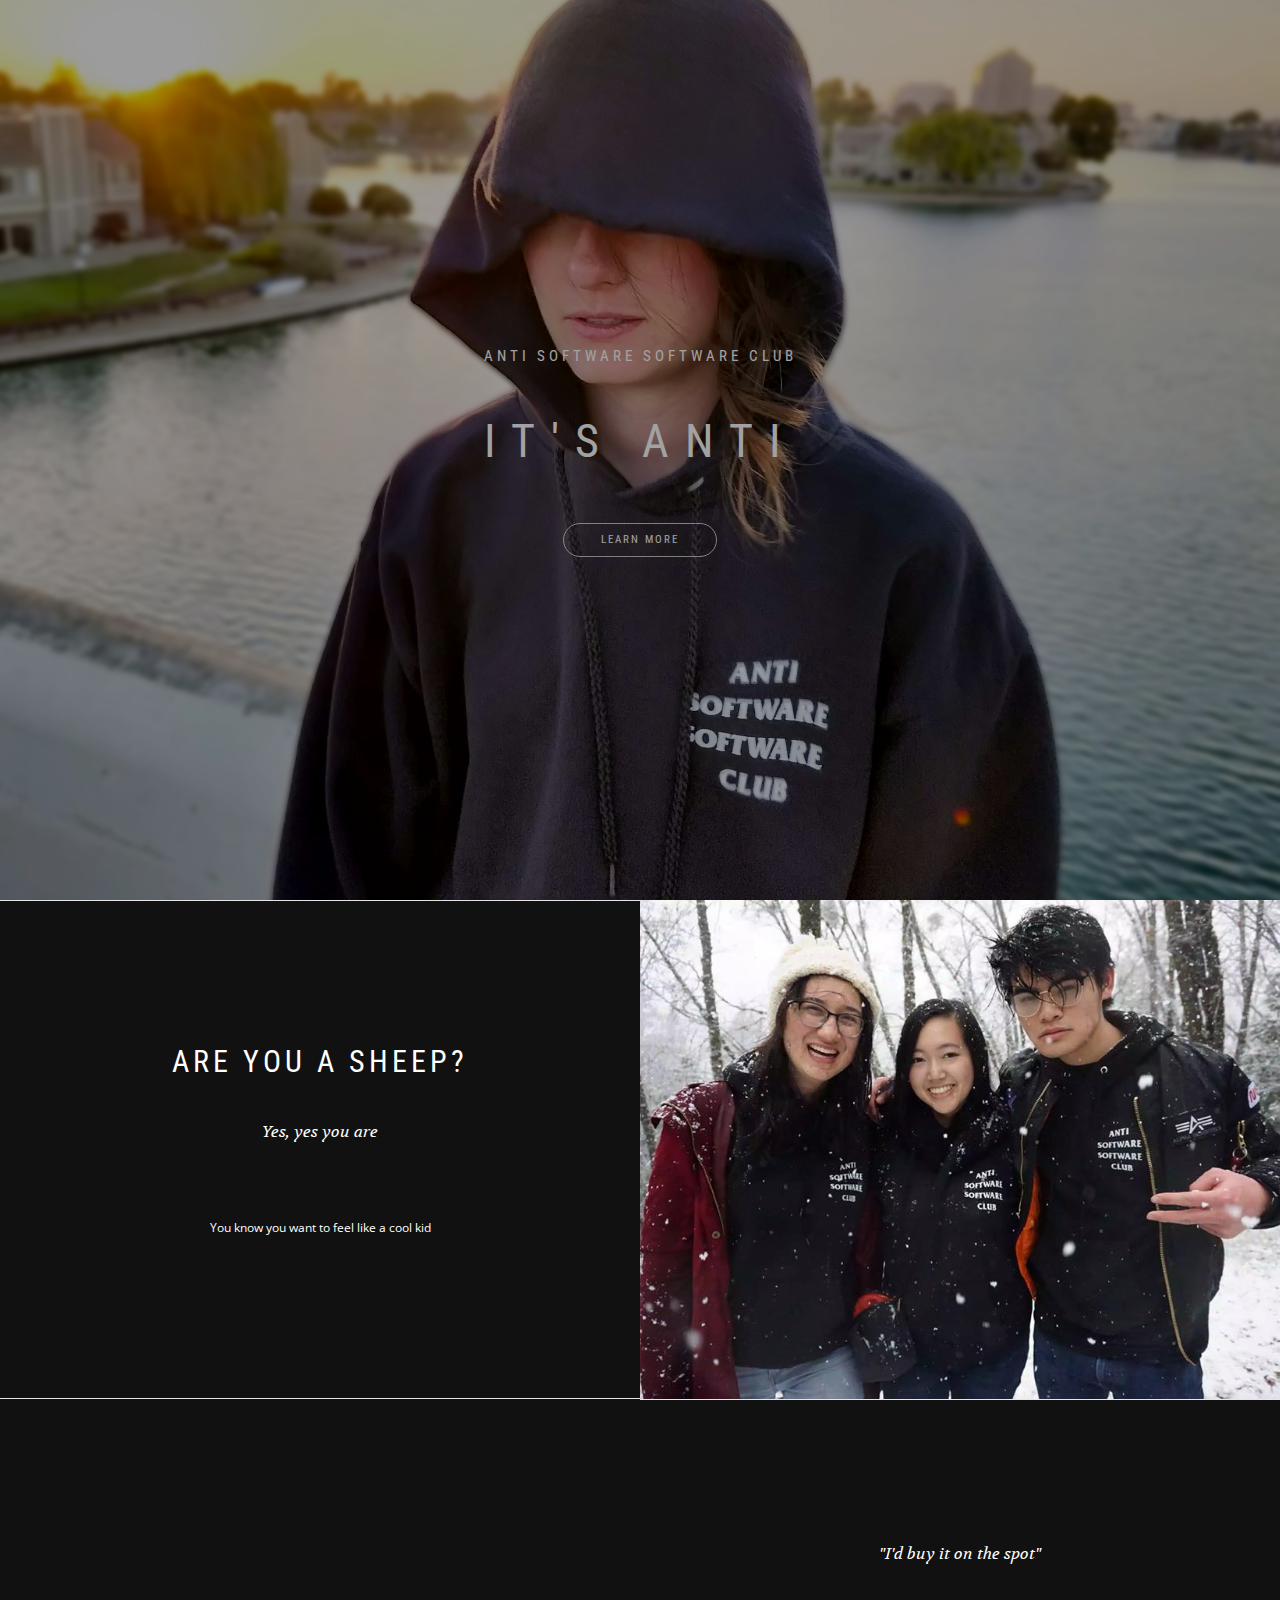
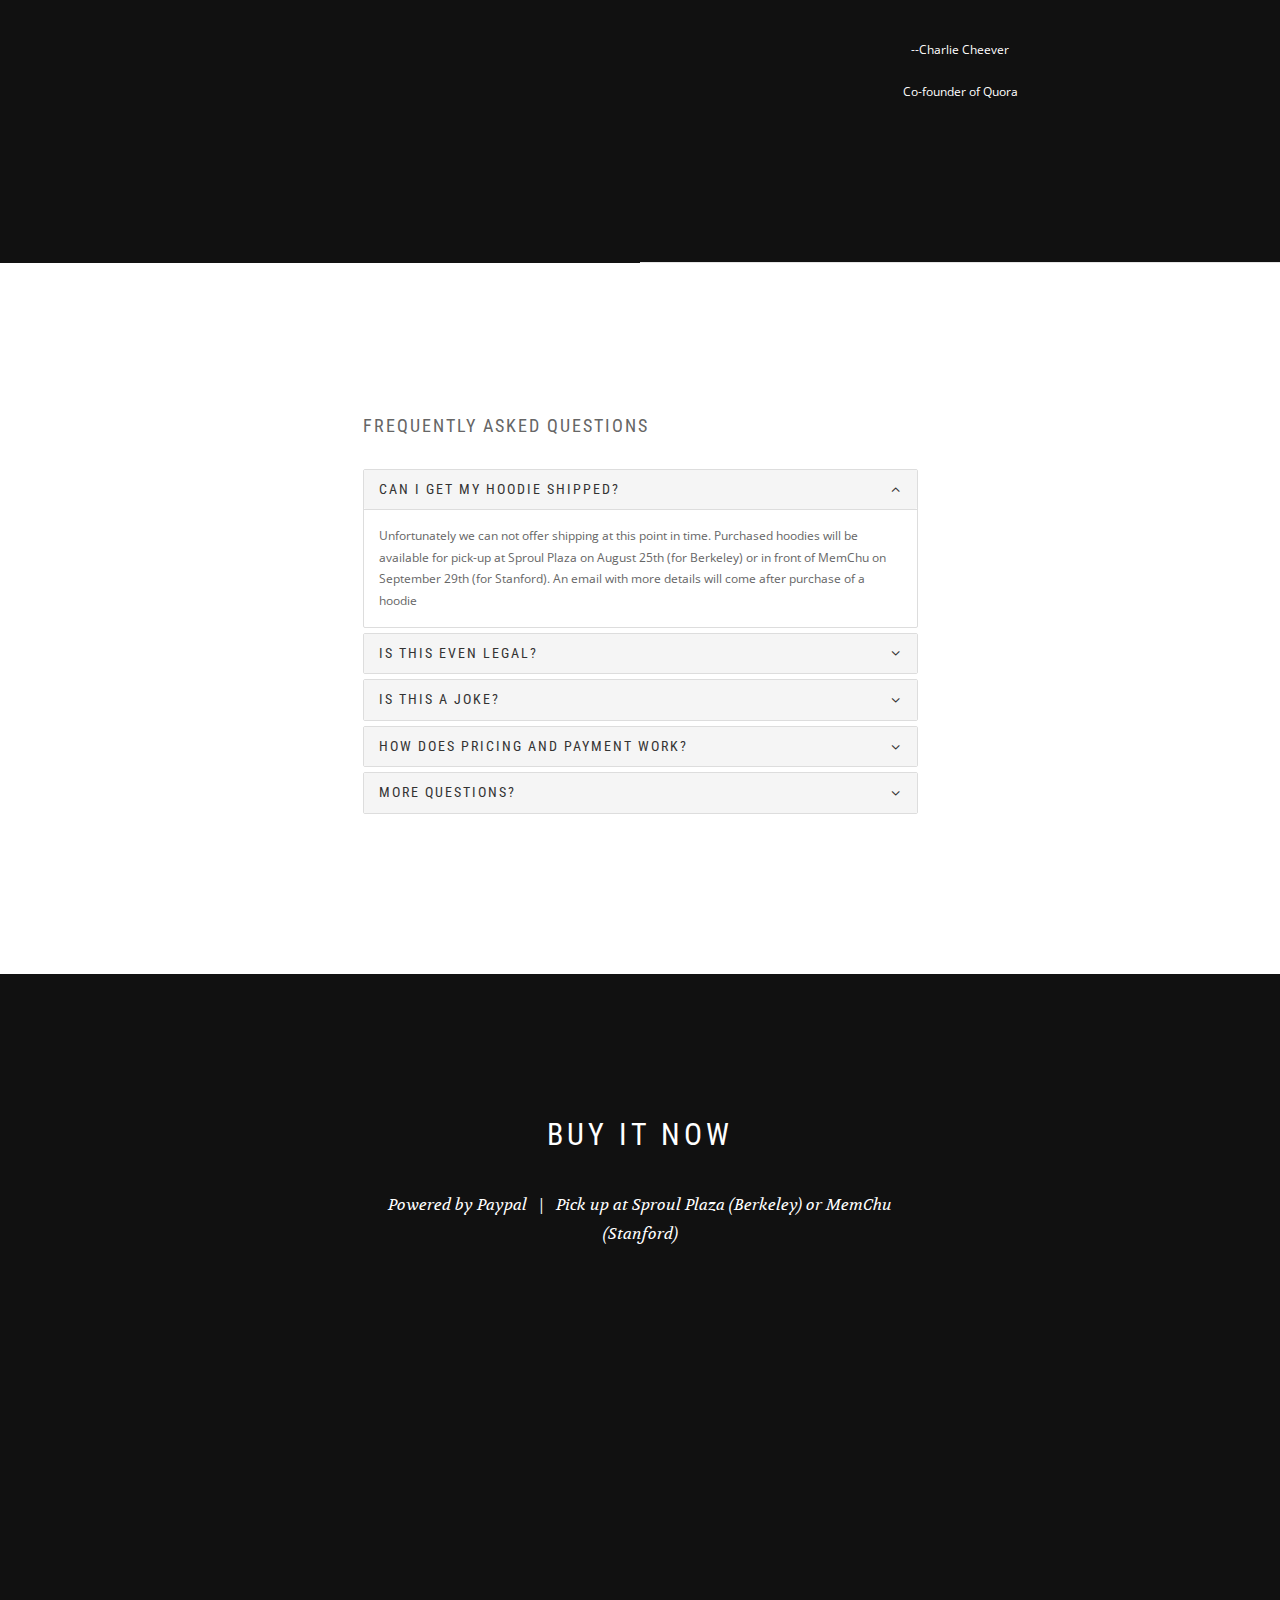
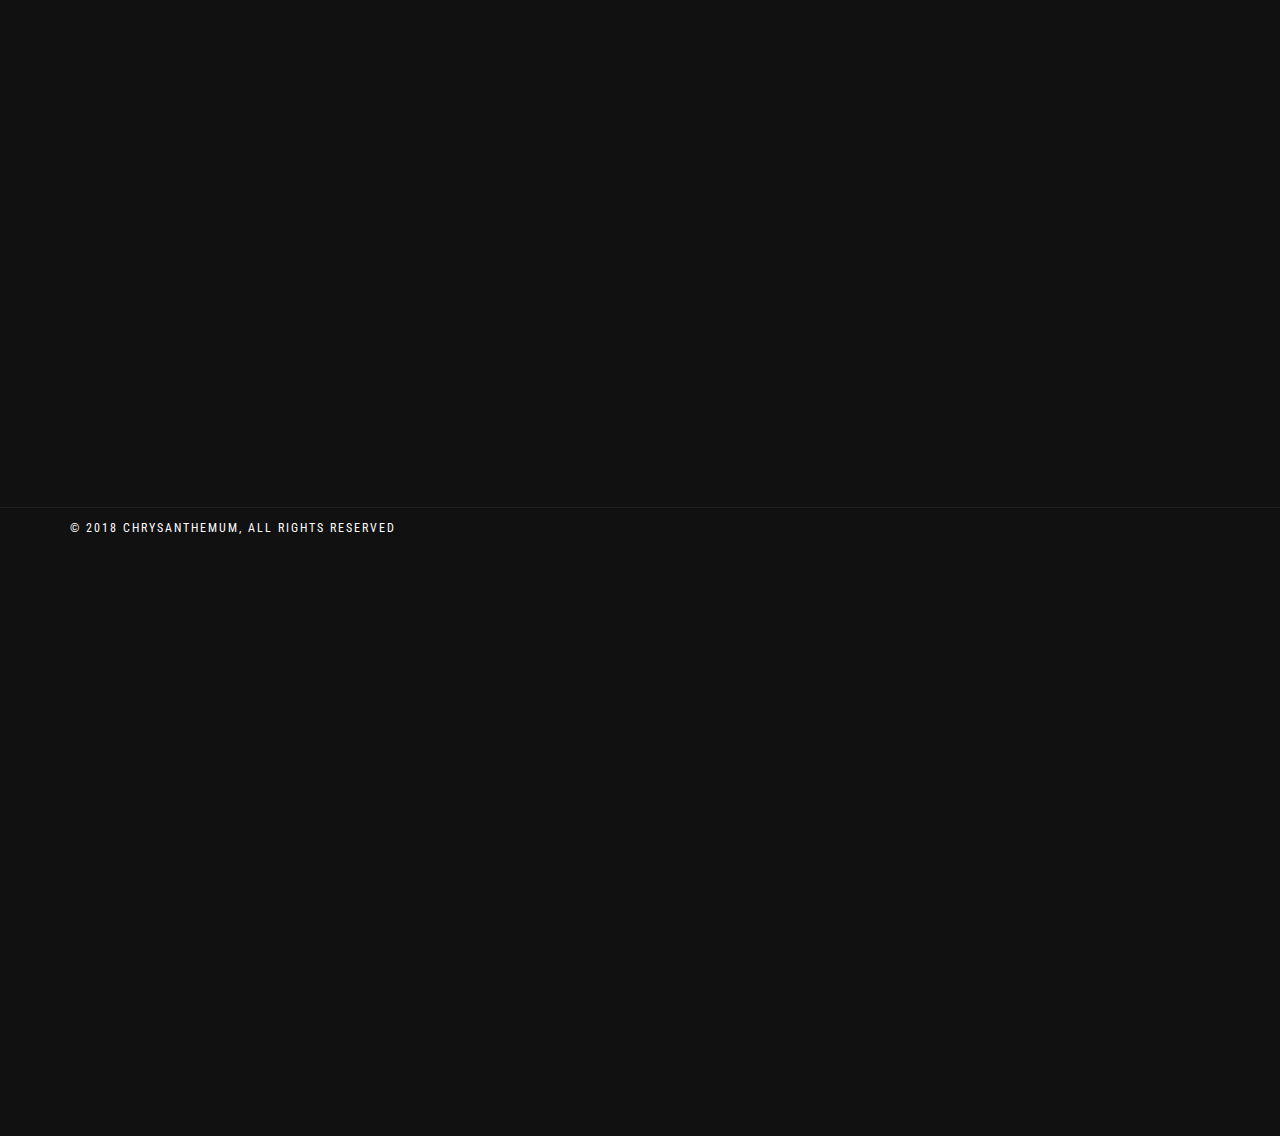
==== commit 1d9c24d7: "Stanford update 2" ====
--- a/index.html
+++ b/index.html
@@ -188,7 +188,7 @@
             <div class="row">
               <div class="col-sm-6 col-sm-offset-3">
                 <h2 class="module-title font-alt">Buy it Now</h2>
-                <div class="module-subtitle font-serif">Powered by Paypal &nbsp; | &nbsp; Pick up at Sproul Plaza</div>
+                <div class="module-subtitle font-serif">Powered by Paypal &nbsp; | &nbsp; Pick up at Sproul Plaza (Berkeley) or MemChu (Stanford)</div>
               </div>
             </div>
             <div class="row">
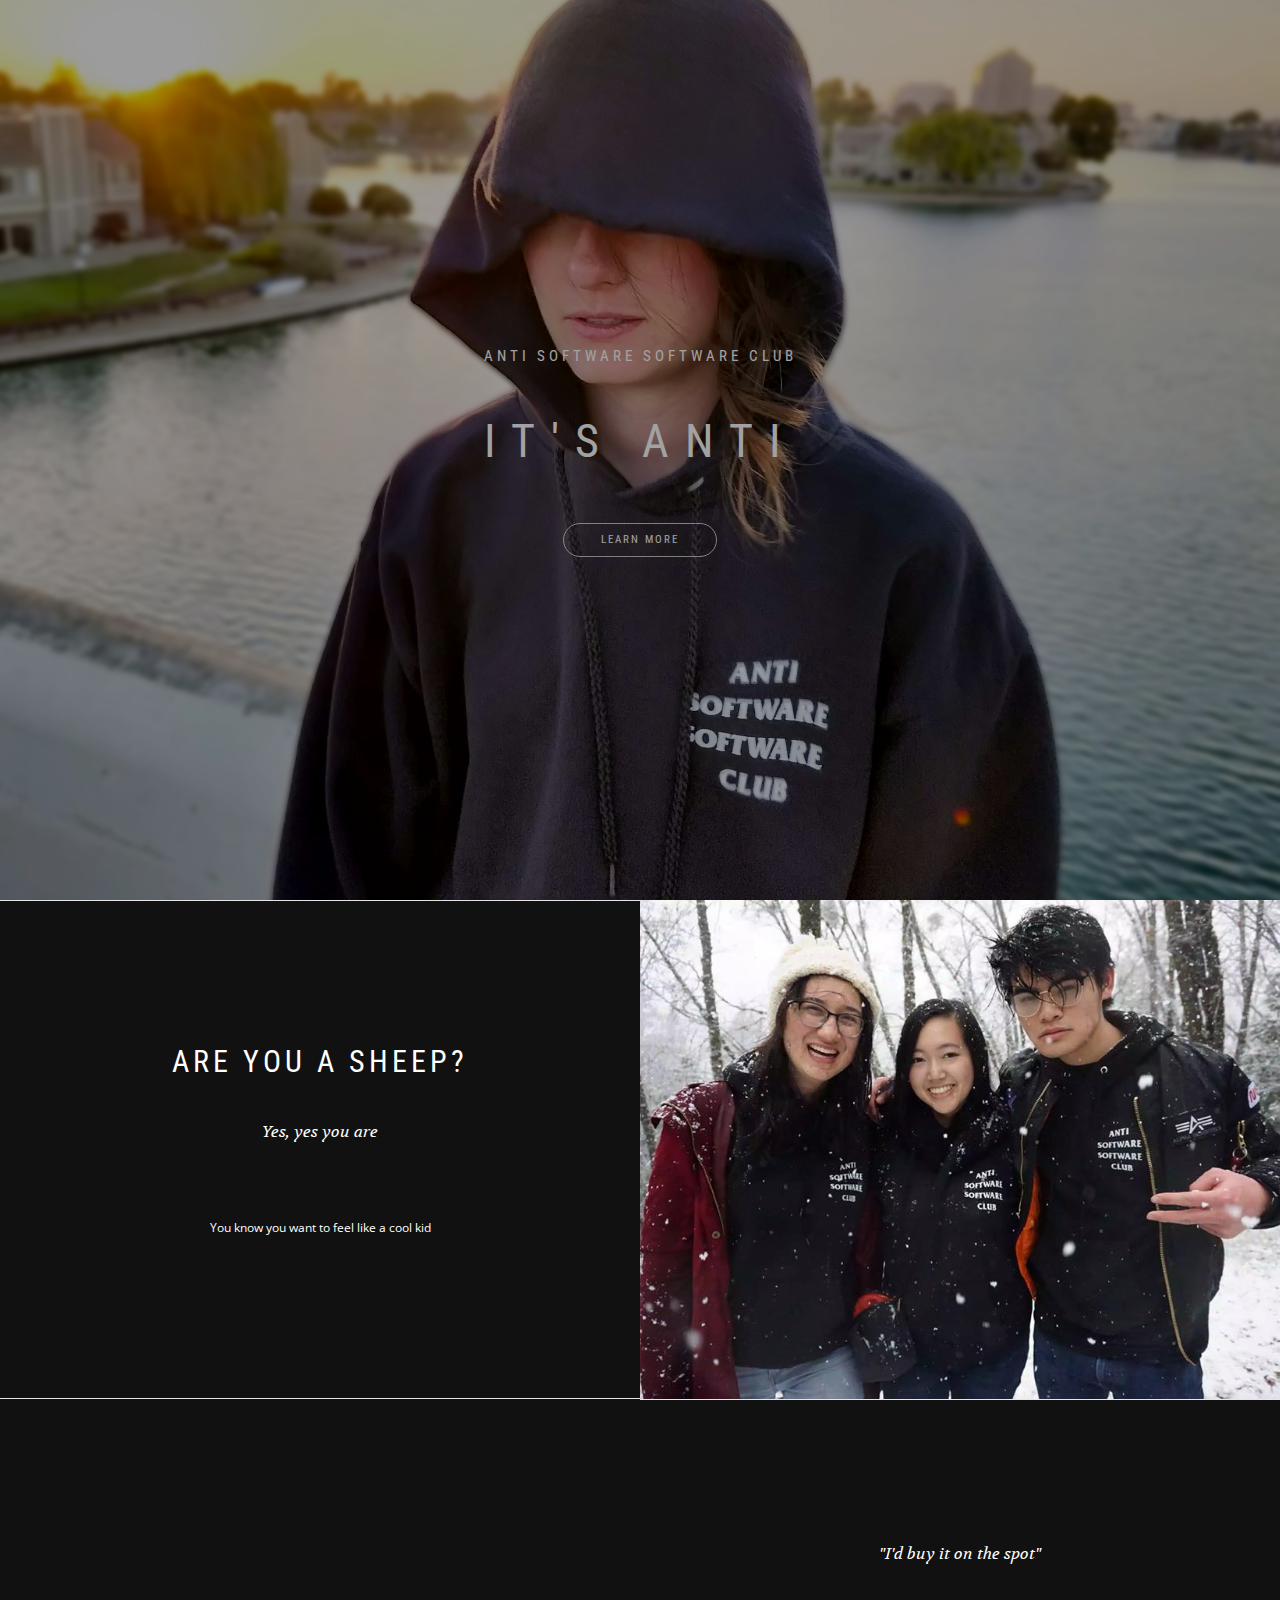
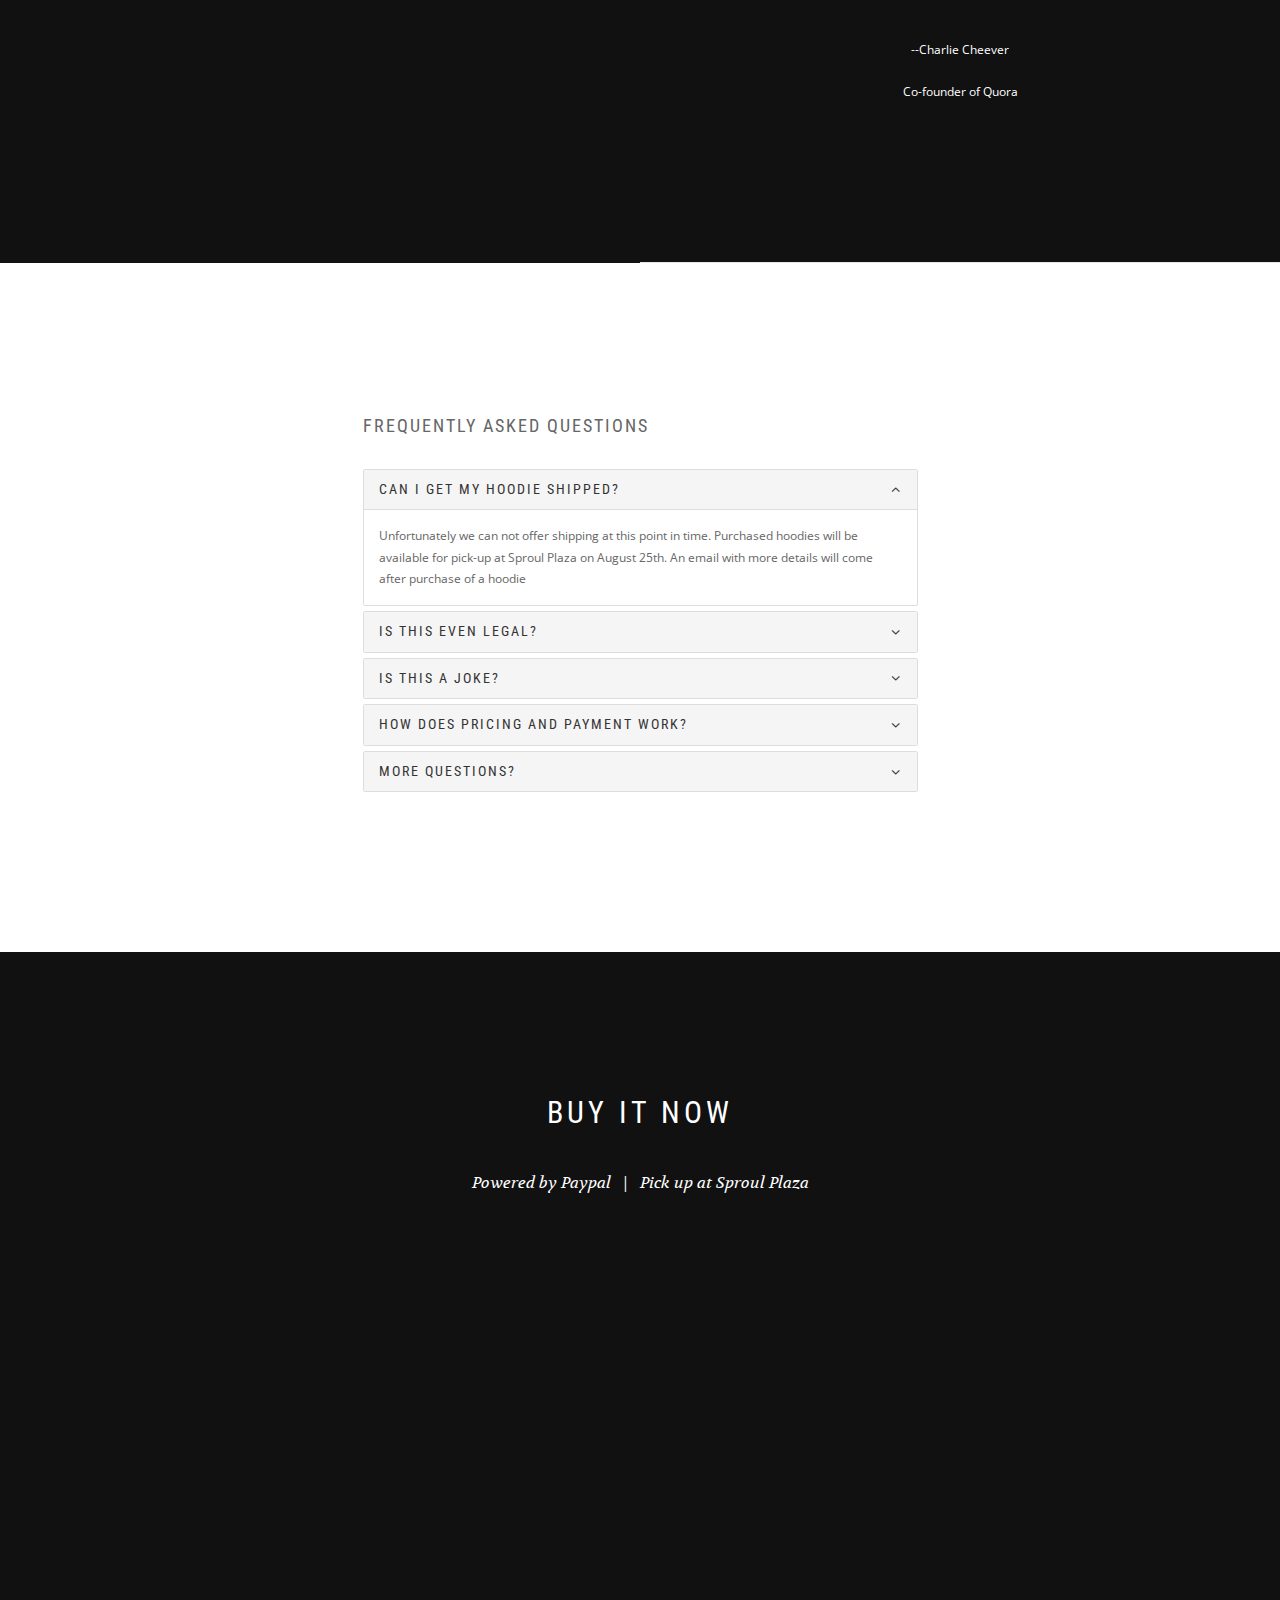
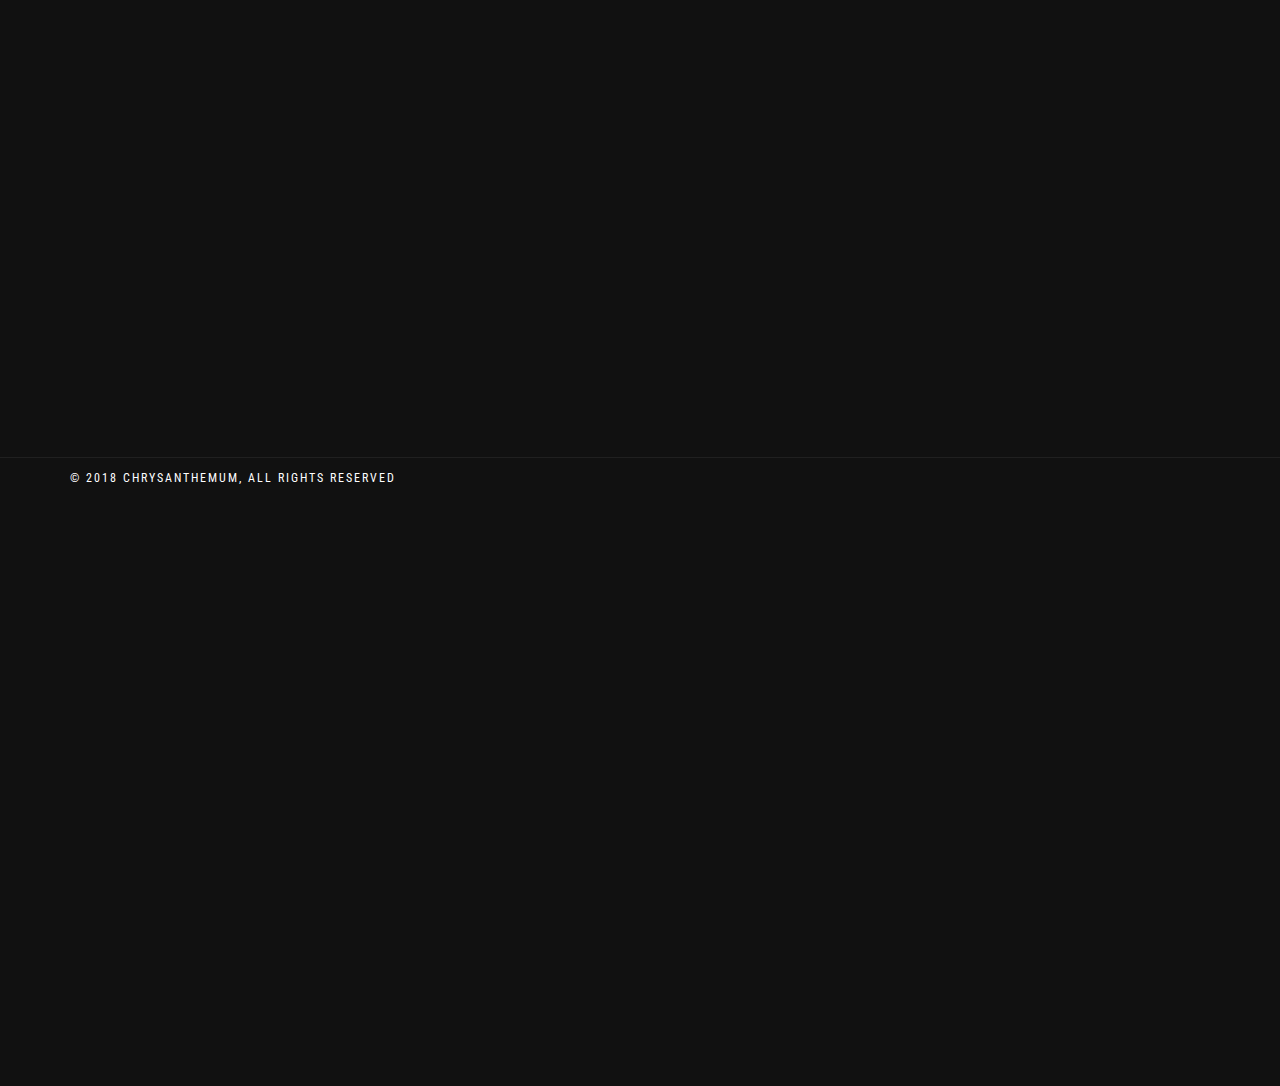
==== commit 6ba647bd: "Sold out index" ====
--- a/index.html
+++ b/index.html
@@ -136,7 +136,7 @@
                       <h4 class="panel-title font-alt"><a data-toggle="collapse" data-parent="#accordion" href="#support1">Can I get my hoodie shipped?</a></h4>
                     </div>
                     <div class="panel-collapse collapse in" id="support1">
-                        <div class="panel-body"> Unfortunately we can not offer shipping at this point in time. Purchased hoodies will be available for pick-up at Sproul Plaza on August 25th (for Berkeley) or in front of MemChu on September 29th (for Stanford). An email with more details will come after purchase of a hoodie
+                        <div class="panel-body"> Unfortunately we can not offer shipping at this point in time. Purchased hoodies will be available for pick-up at Sproul Plaza on August 25th. An email with more details will come after purchase of a hoodie
                       </div>
                     </div>
                   </div>
@@ -188,7 +188,7 @@
             <div class="row">
               <div class="col-sm-6 col-sm-offset-3">
                 <h2 class="module-title font-alt">Buy it Now</h2>
-                <div class="module-subtitle font-serif">Powered by Paypal &nbsp; | &nbsp; Pick up at Sproul Plaza (Berkeley) or MemChu (Stanford)</div>
+                <div class="module-subtitle font-serif">Powered by Paypal &nbsp; | &nbsp; Pick up at Sproul Plaza</div>
               </div>
             </div>
             <div class="row">
@@ -203,7 +203,7 @@
                     </div>
                   </div>
                   <div class="team-descr font-alt">
-                    <div class="section-scroll btn btn-border-w btn-circle" href="#" onclick="document.getElementById('buy-small').submit(); ga('send', 'event', 'Merch', 'click', 'small');">Buy Now</div>
+                    <div class="section-scroll btn btn-border-w btn-circle" href="#" onclick="document.getElementById('buy-small').submit(); ga('send', 'event', 'Merch', 'click', 'small');">Sold Out</div>
                   </div>
                 </div>
               </div>
@@ -218,7 +218,7 @@
                     </div>
                   </div>
                   <div class="team-descr font-alt">
-                    <div class="section-scroll btn btn-border-w btn-circle" href="#" onclick="document.getElementById('buy-medium').submit(); ga('send', 'event', 'Merch', 'click', 'medium');">Buy Now</div>
+                    <div class="section-scroll btn btn-border-w btn-circle" href="#" onclick="document.getElementById('buy-medium').submit(); ga('send', 'event', 'Merch', 'click', 'medium');">Sold Out</div>
                   </div>
                 </div>
               </div>
@@ -233,7 +233,7 @@
                     </div>
                   </div>
                   <div class="team-descr font-alt">
-                    <div class="section-scroll btn btn-border-w btn-circle" href="#" onclick="document.getElementById('buy-large').submit(); ga('send', 'event', 'Merch', 'click', 'large');">Buy Now</div>
+                    <div class="section-scroll btn btn-border-w btn-circle" href="#" onclick="document.getElementById('buy-large').submit(); ga('send', 'event', 'Merch', 'click', 'large');">Sold Out</div>
                   </div>
                 </div>
               </div>
